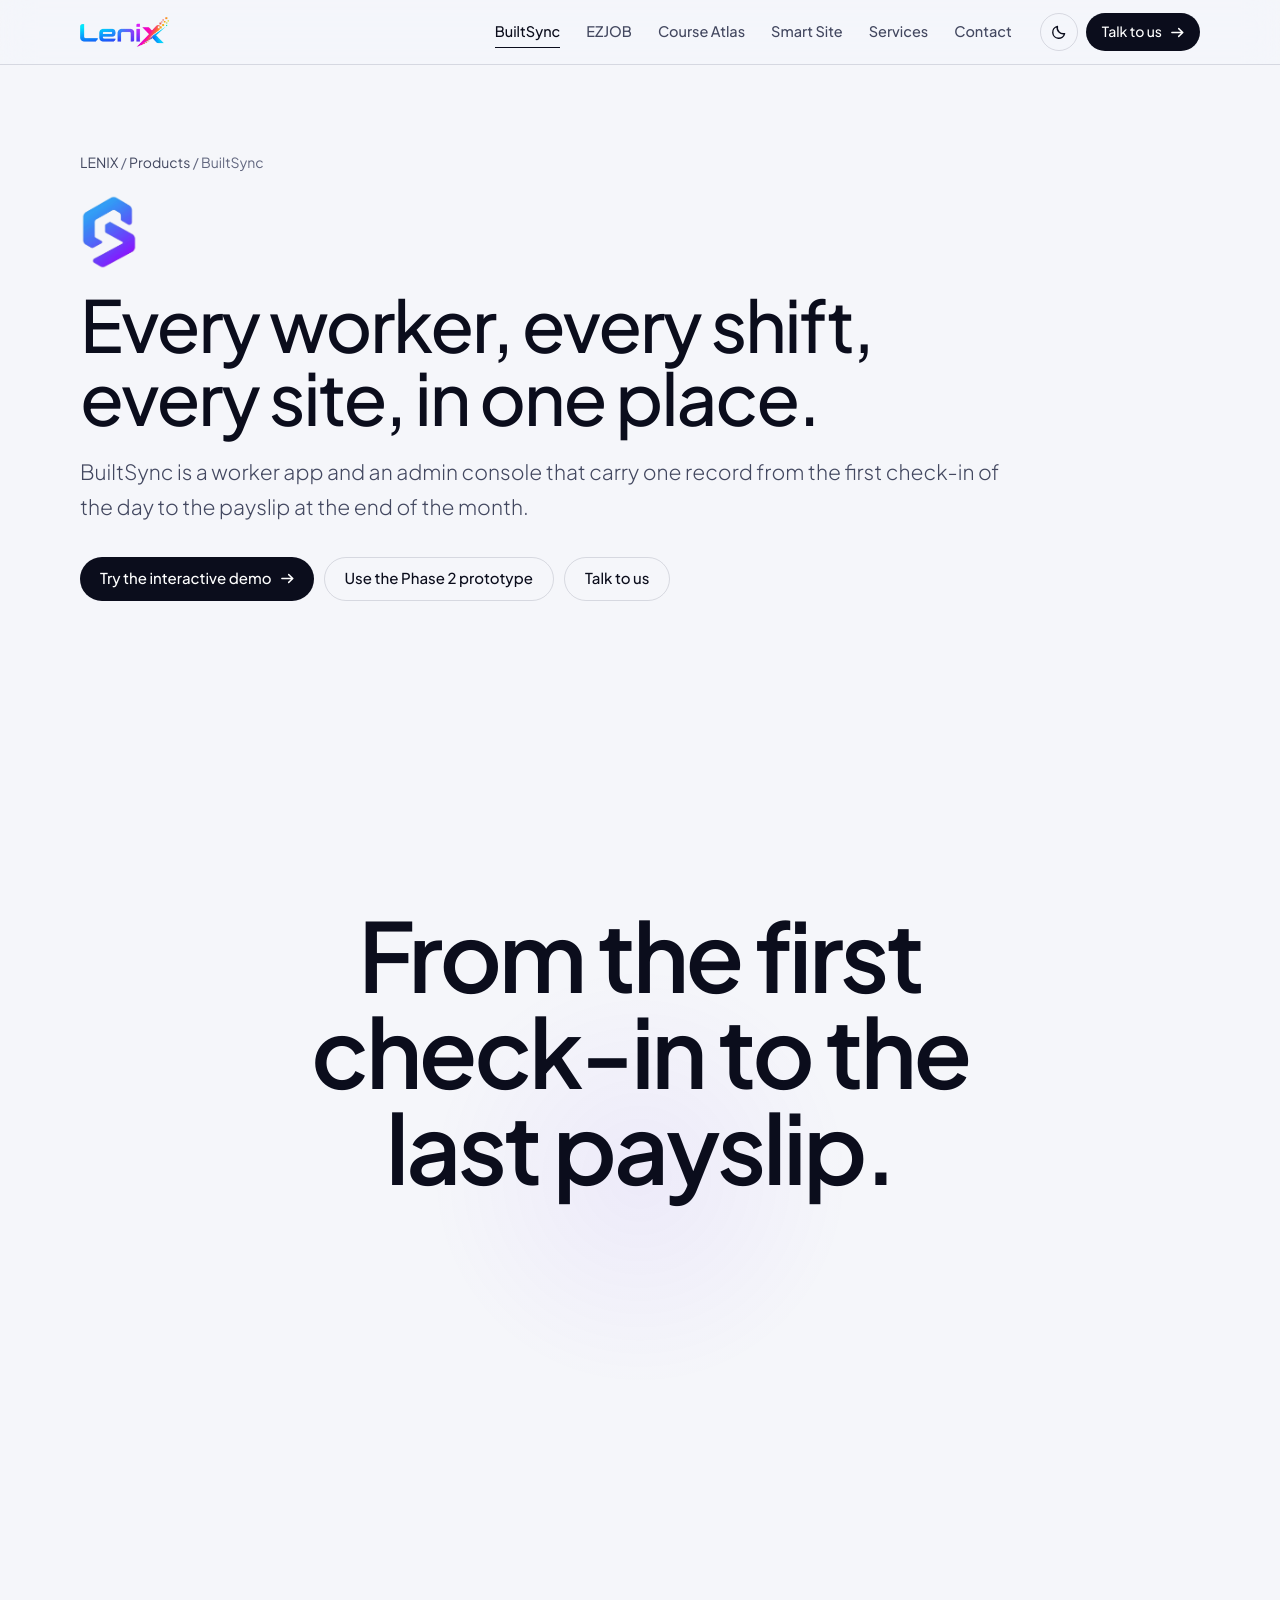
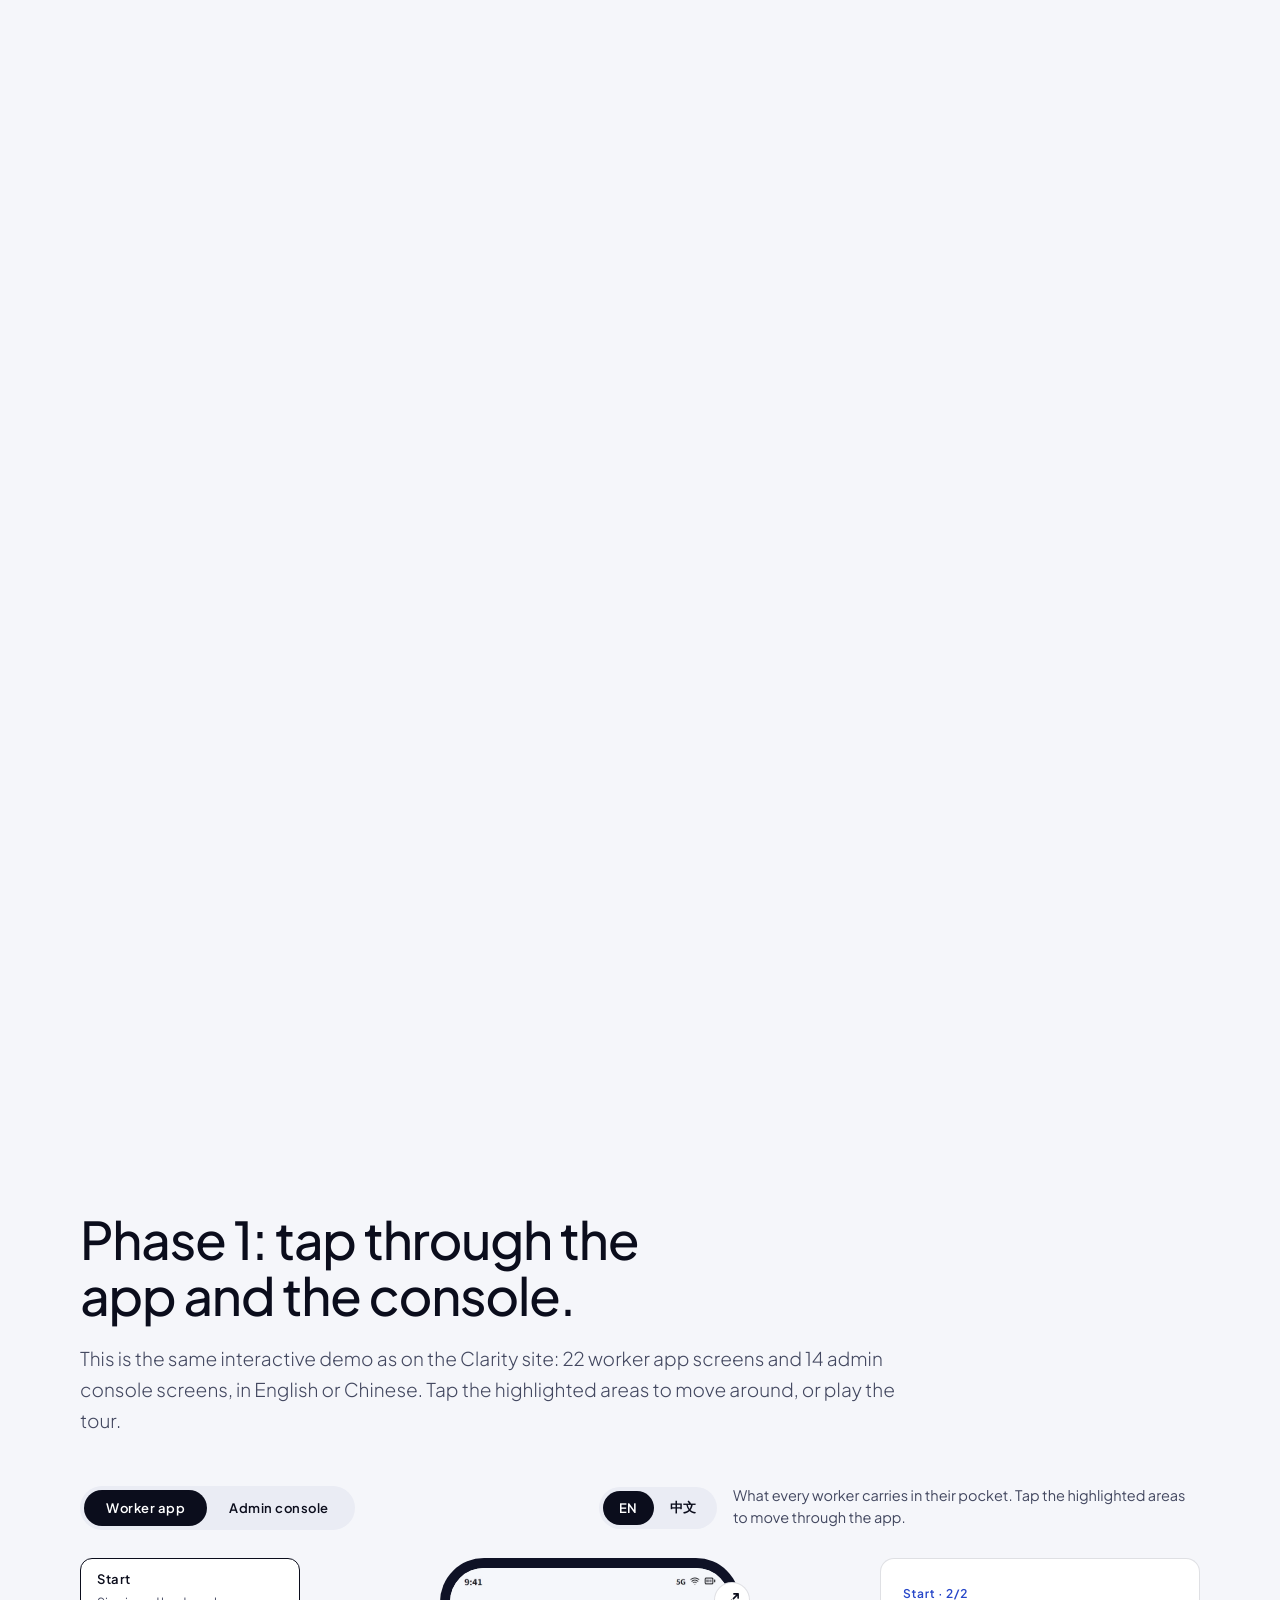
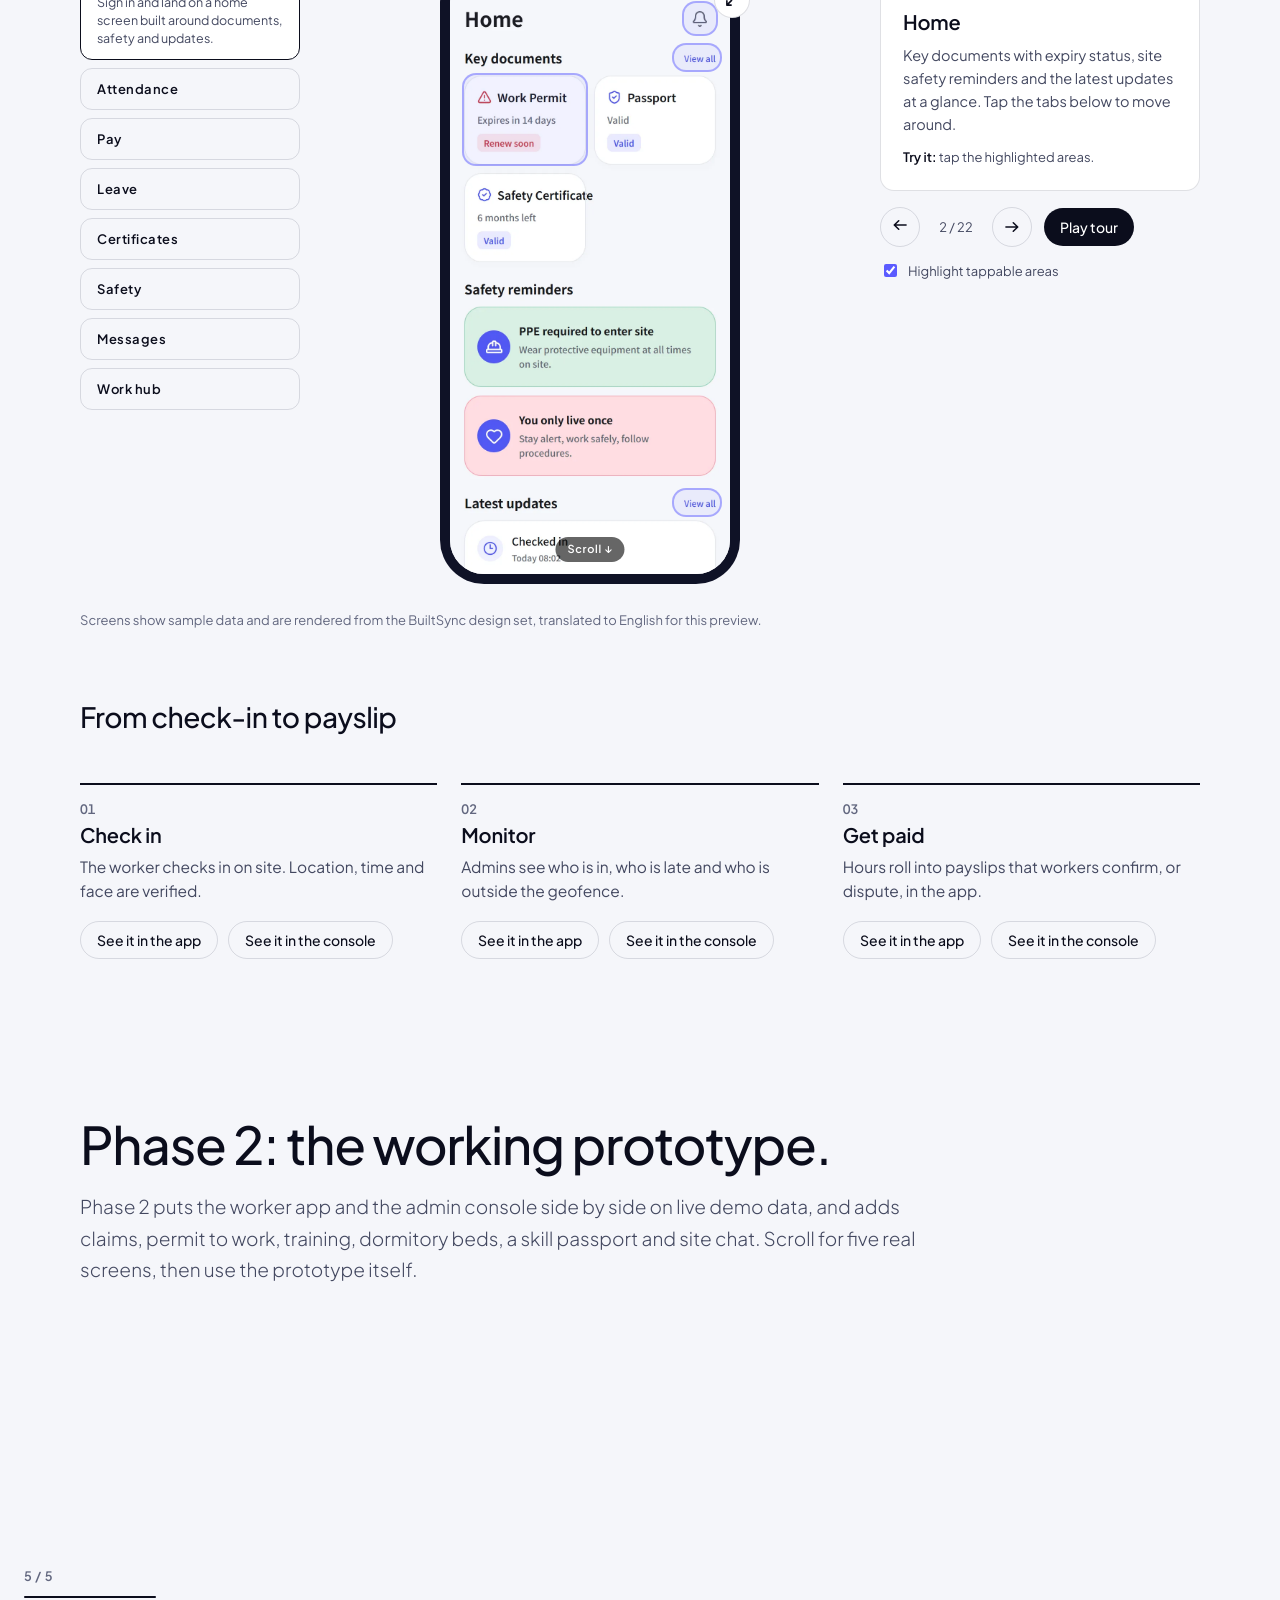
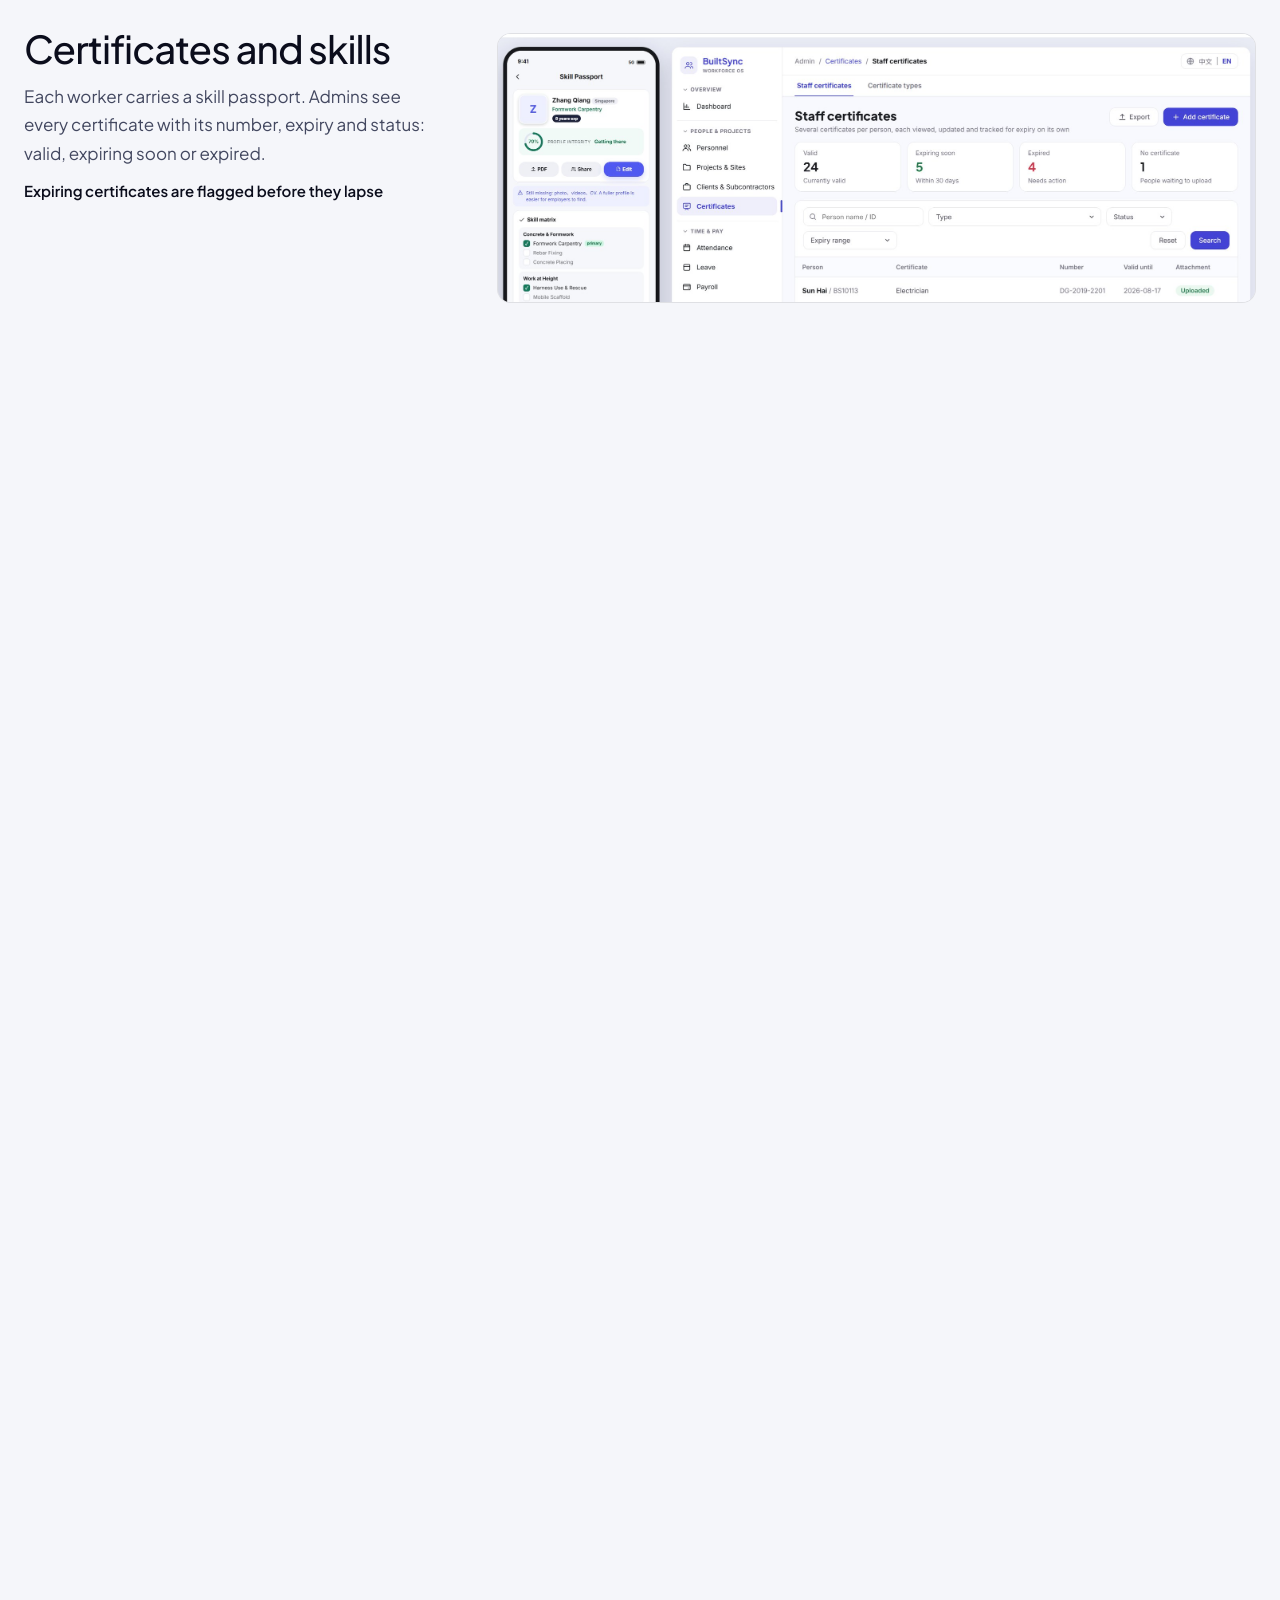
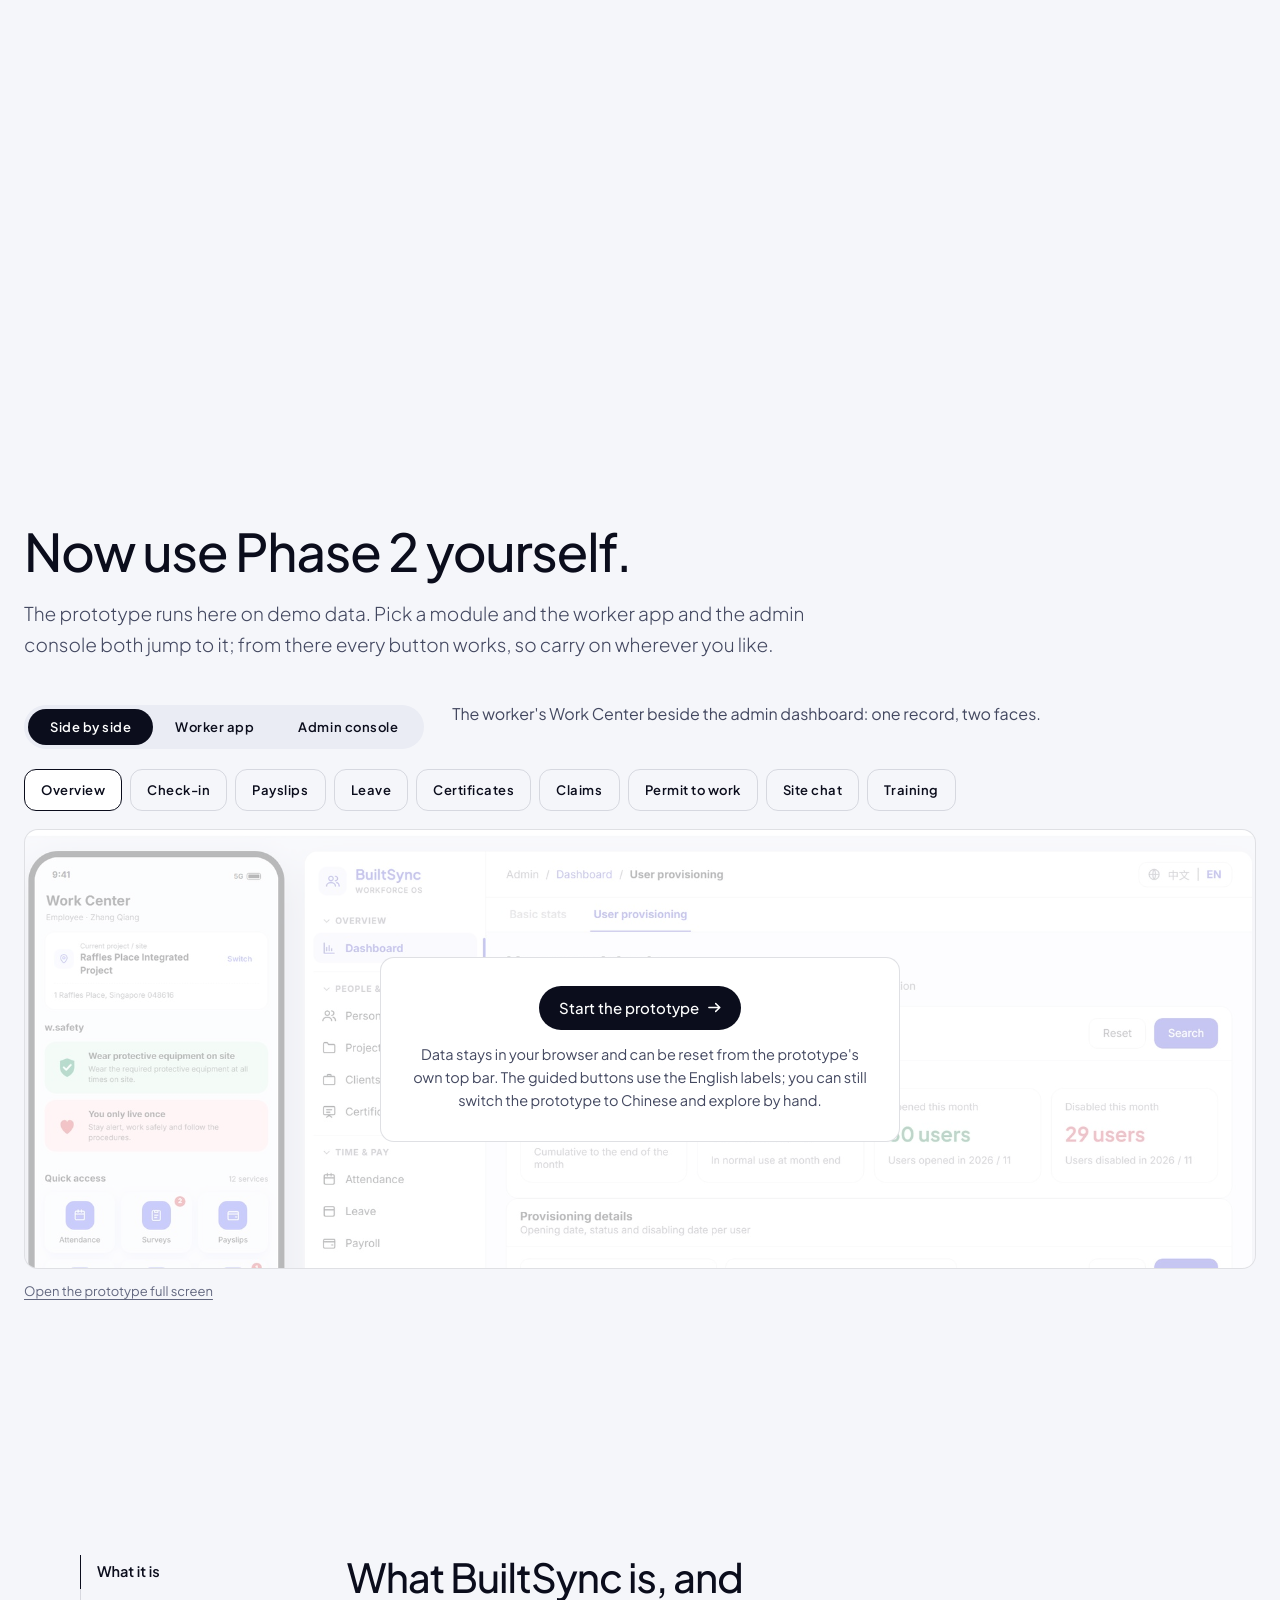
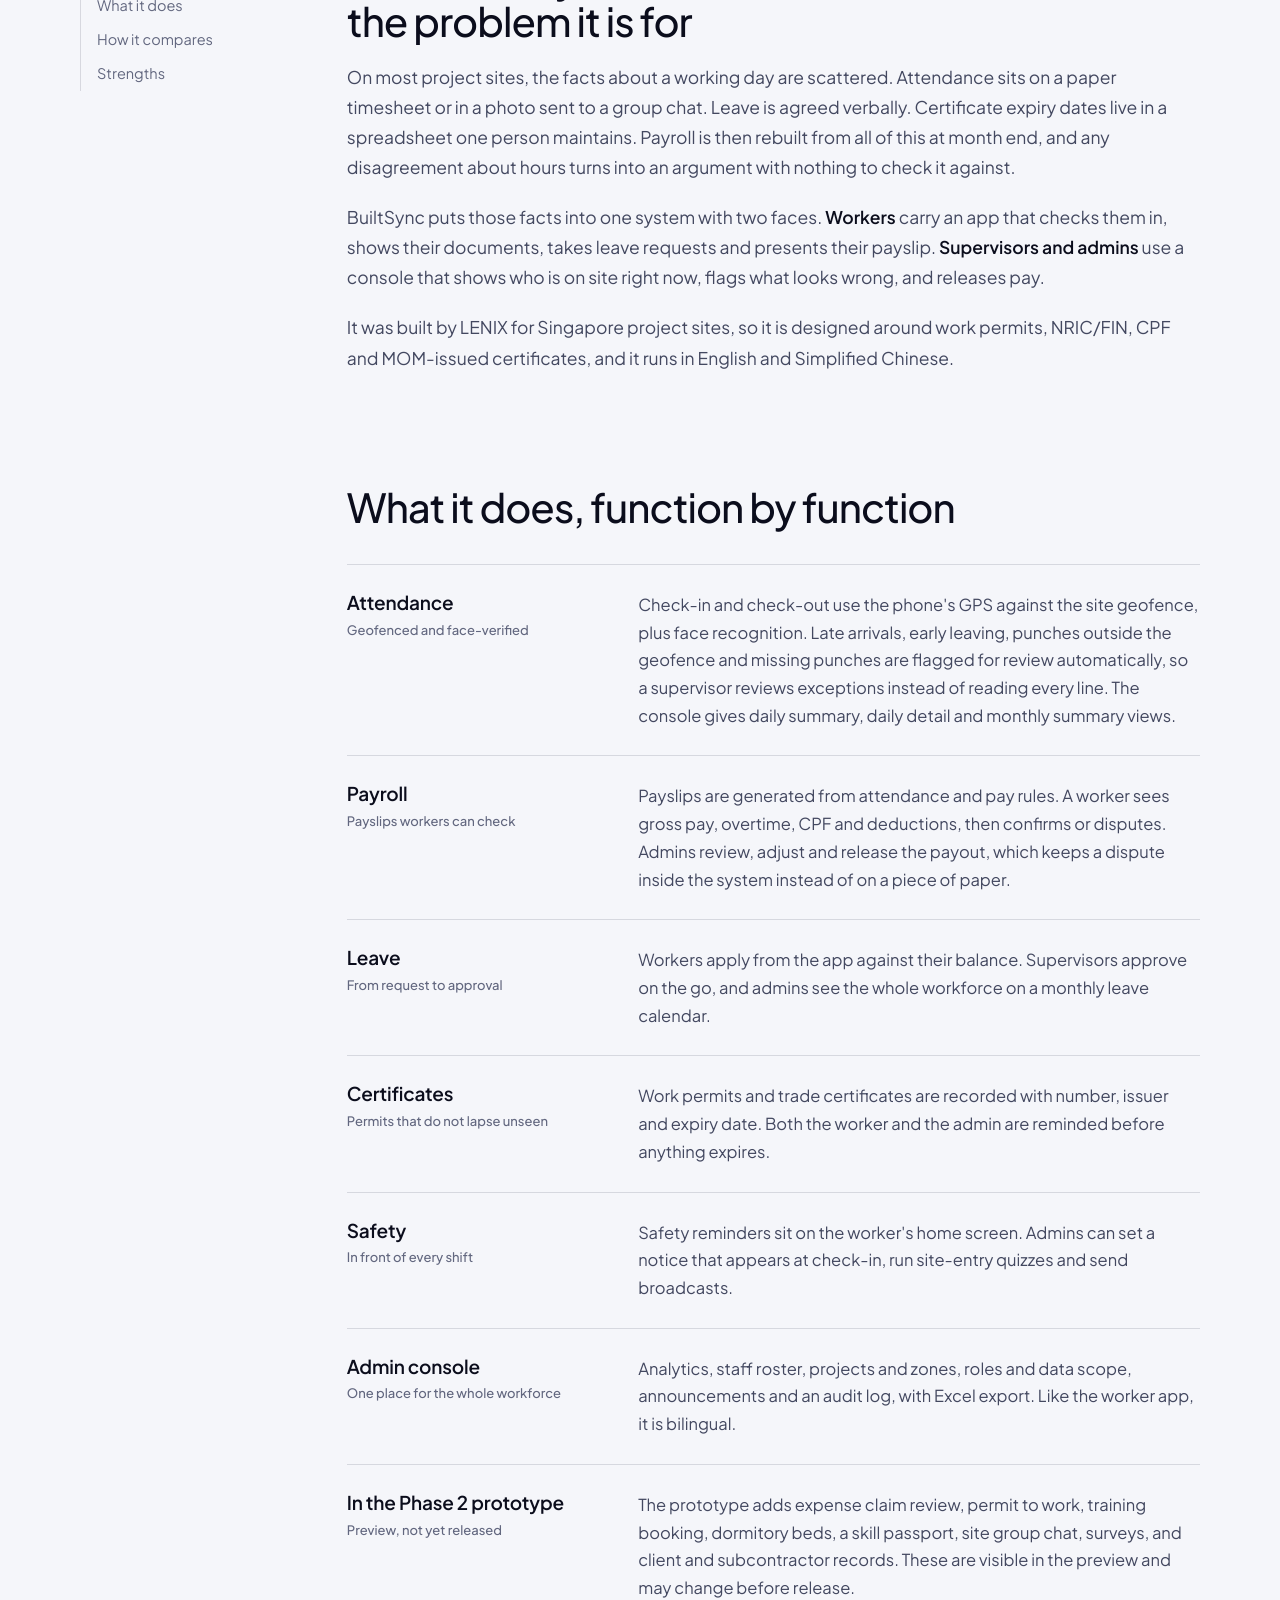
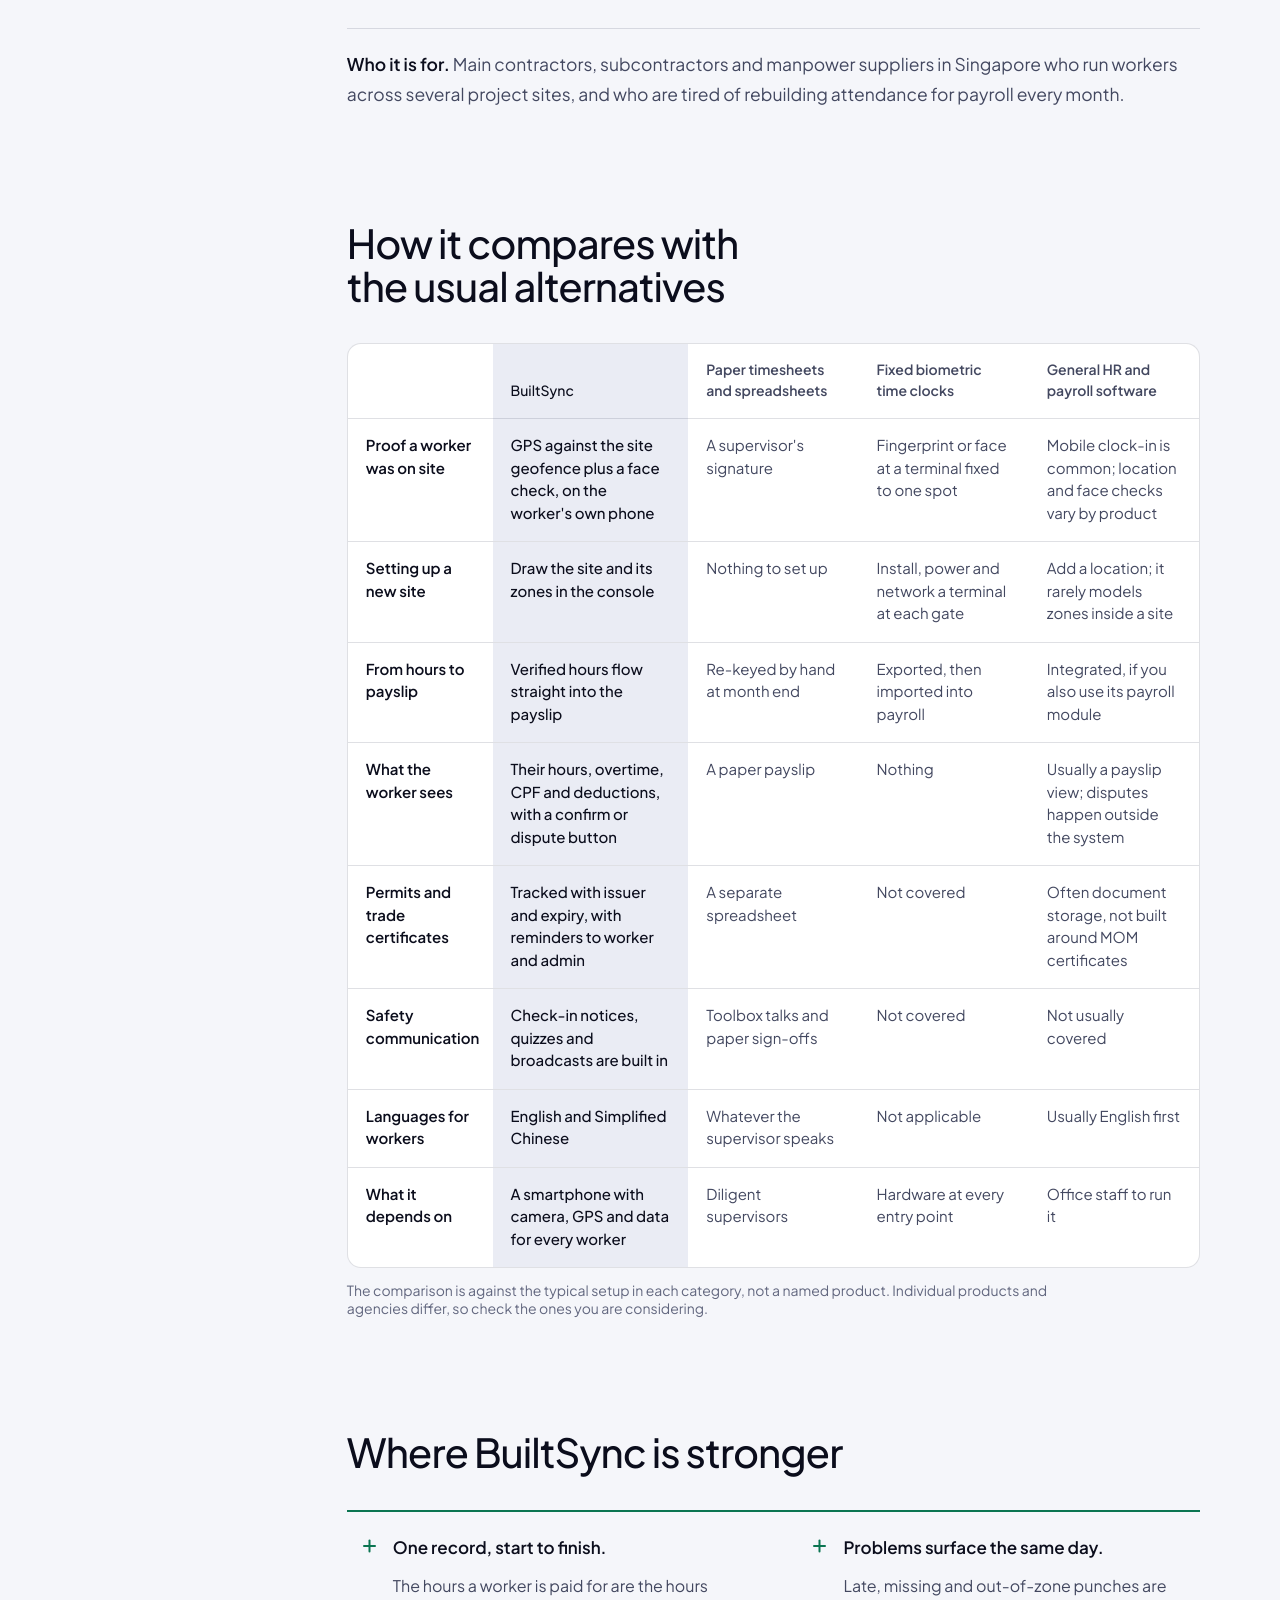
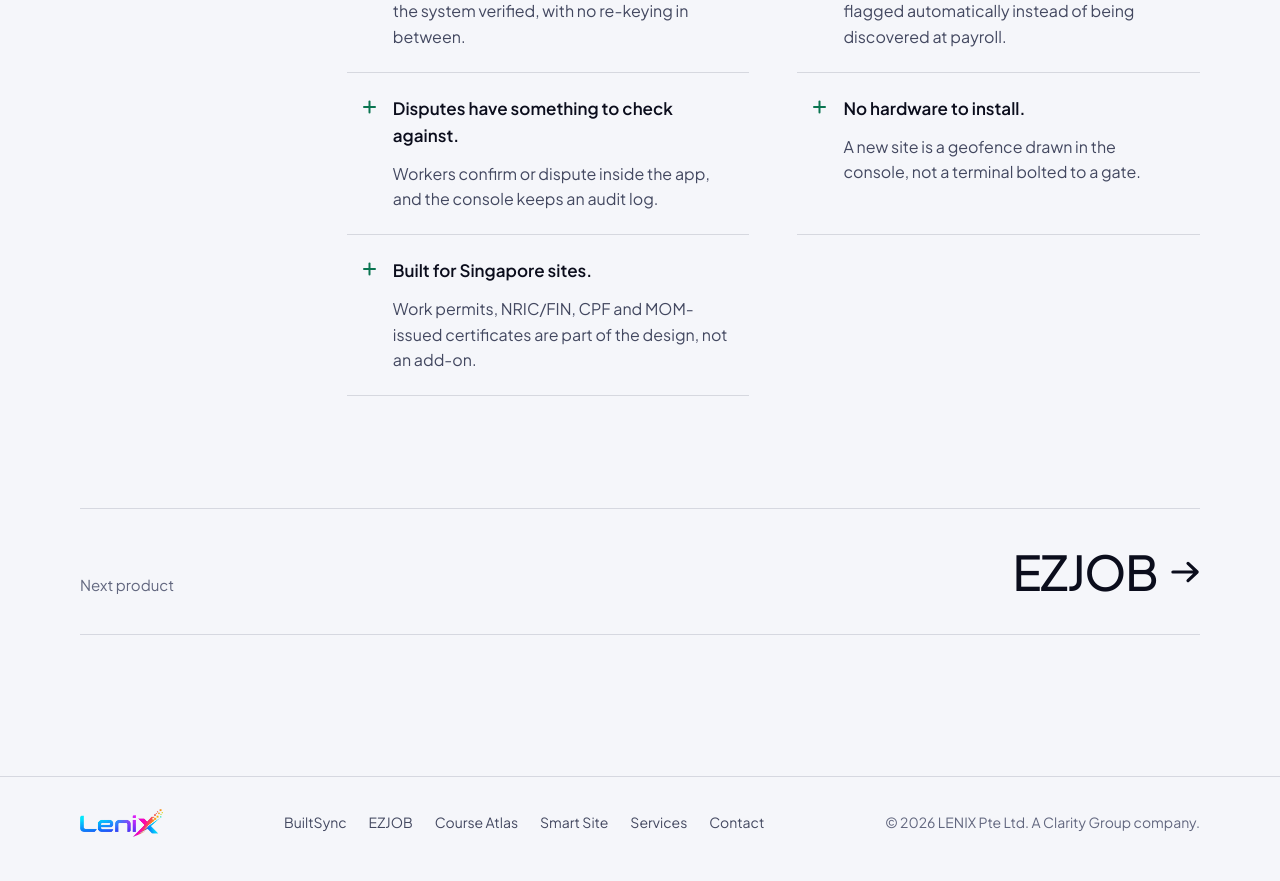
==== builtsync.html @ 9328e0b2 "LENIX website: home, product pages, demos Static site generated by tools/build_pages.py.  Co-Authore" ====
<!DOCTYPE html>
<html lang="en">
<head>
<meta charset="utf-8">
<meta name="viewport" content="width=device-width, initial-scale=1, viewport-fit=cover">
<title>BuiltSync by LENIX: workforce OS for project sites</title>
<meta name="description" content="BuiltSync connects attendance, payroll, leave, certificates and safety for project sites. What it does, how it compares with timesheets, time clocks and HR software, and where it falls short.">
<script>
(function(){var t;try{t=localStorage.getItem('lenix-theme')}catch(e){}
if(t!=='light'&&t!=='dark'){t=window.matchMedia&&matchMedia('(prefers-color-scheme: light)').matches?'light':'dark'}
document.documentElement.setAttribute('data-theme',t);})();
</script>
<link rel="preconnect" href="https://fonts.googleapis.com">
<link rel="preconnect" href="https://fonts.gstatic.com" crossorigin>
<link href="https://fonts.googleapis.com/css2?family=Plus+Jakarta+Sans:wght@300;400;500;600;800&display=block" rel="stylesheet">
<link rel="stylesheet" href="assets/site.css">
<link rel="stylesheet" href="assets/showcase.css">
</head>
<body style="--c:var(--violet)">
<div class="progress" aria-hidden="true"></div>
<header class="topbar" id="topbar">
  <div class="wrap bar">
    <a class="tb-logo" href="index.html" aria-label="LENIX home">
      <img class="on-dark" src="assets/logo-on-dark.png" alt="LENIX" width="628" height="220">
      <img class="on-light" src="assets/logo-on-light.png" alt="LENIX" width="655" height="220">
    </a>
    <nav class="tb-links" aria-label="Primary"><a href="builtsync.html" aria-current="page">BuiltSync</a><a href="ezjob.html">EZJOB</a><a href="courseatlas.html">Course Atlas</a><a href="smartsite.html">Smart Site</a><a href="index.html#services">Services</a><a href="index.html#contact">Contact</a></nav>
    <div class="tb-actions">
      <button class="icon-btn js-theme" type="button" aria-label="Switch theme"><svg class="i-sun" viewBox="0 0 16 16" fill="none" stroke="currentColor" stroke-width="1.4" stroke-linecap="round" aria-hidden="true"><circle cx="8" cy="8" r="3"/><path d="M8 1.2v1.6M8 13.2v1.6M1.2 8h1.6M13.2 8h1.6M3.2 3.2l1.1 1.1M11.7 11.7l1.1 1.1M3.2 12.8l1.1-1.1M11.7 4.3l1.1-1.1"/></svg><svg class="i-moon" viewBox="0 0 16 16" fill="none" stroke="currentColor" stroke-width="1.4" stroke-linecap="round" stroke-linejoin="round" aria-hidden="true"><path d="M13.6 9.6A6 6 0 0 1 6.4 2.4a6 6 0 1 0 7.2 7.2z"/></svg></button>
      <a class="pill solid sm" href="index.html#contact">Talk to us <svg class="arw" viewBox="0 0 12 10" fill="none" aria-hidden="true"><path d="M0.8 5h10M7.1 1.4 10.9 5l-3.8 3.6" stroke="currentColor" stroke-width="1.35" stroke-linecap="round" stroke-linejoin="round"/></svg></a>
      <button class="icon-btn tb-burger js-burger" type="button" aria-label="Open menu" aria-expanded="false" aria-controls="tbMenu"><span></span></button>
    </div>
  </div>
  <nav class="tb-menu wrap" id="tbMenu" aria-label="Mobile"><a href="builtsync.html" aria-current="page">BuiltSync</a><a href="ezjob.html">EZJOB</a><a href="courseatlas.html">Course Atlas</a><a href="smartsite.html">Smart Site</a><a href="index.html#services">Services</a><a href="index.html#contact">Contact</a></nav>
</header>

<main>
<section class="page-hero">
  <div class="wrap">
    <nav class="crumbs" aria-label="Breadcrumb"><a href="index.html">LENIX</a> / <a href="index.html#products">Products</a> / BuiltSync</nav>
    <img class="p-logo on-light" src="assets/builtsync/logo.png" alt="BuiltSync logo"><img class="p-logo on-dark" src="assets/builtsync/logo.png" alt="BuiltSync logo">
    <h1>Every worker, every shift, every site, in one place.</h1>
    <p class="lede">BuiltSync is a worker app and an admin console that carry one record from the first check-in of the day to the payslip at the end of the month.</p>
    <div class="p-links"><a class="pill solid" href="#demo">Try the interactive demo <svg class="arw" viewBox="0 0 12 10" fill="none" aria-hidden="true"><path d="M0.8 5h10M7.1 1.4 10.9 5l-3.8 3.6" stroke="currentColor" stroke-width="1.35" stroke-linecap="round" stroke-linejoin="round"/></svg></a><a class="pill line" href="#p2live">Use the Phase 2 prototype</a><a class="pill line" href="index.html#contact">Talk to us</a></div>
    
  </div>
</section>

<section class="chapter" data-pin style="--n:8"><div class="chapter-pin"><p class="chapter-words"><span style="--i:0">From</span> <span style="--i:1">the</span> <span style="--i:2">first</span> <span style="--i:3">check-in</span> <span style="--i:4">to</span> <span style="--i:5">the</span> <span style="--i:6">last</span> <span style="--i:7">payslip.</span></p></div></section>
<section class="blk" id="phase1">
  <div class="wrap">
    <h2>Phase 1: tap through the app and the console.</h2>
    <p class="lede">This is the same interactive demo as on the Clarity site: 22 worker app screens and 14 admin console screens, in English or Chinese. Tap the highlighted areas to move around, or play the tour.</p>
    <div class="demo" id="demo" tabindex="-1">
      <noscript><p class="note">The interactive demo needs JavaScript. You can also <a href="https://www.clarity.com.sg/our-business/lenix/builtsync">open it on the Clarity site</a>.</p></noscript>
    </div>
    <h3 style="margin-top:72px;font-size:clamp(22px, 2.4vw, 28px);font-weight:500;letter-spacing:-.02em">From check-in to payslip</h3>
    <ol class="flowcards"><li><h3>Check in</h3><p>The worker checks in on site. Location, time and face are verified.</p><div class="p-links"><button type="button" class="pill line" data-demo-go="app-checkin">See it in the app</button><button type="button" class="pill line" data-demo-go="adm-att-daily">See it in the console</button></div></li><li><h3>Monitor</h3><p>Admins see who is in, who is late and who is outside the geofence.</p><div class="p-links"><button type="button" class="pill line" data-demo-go="app-geofence">See it in the app</button><button type="button" class="pill line" data-demo-go="adm-att-detail">See it in the console</button></div></li><li><h3>Get paid</h3><p>Hours roll into payslips that workers confirm, or dispute, in the app.</p><div class="p-links"><button type="button" class="pill line" data-demo-go="app-payslip">See it in the app</button><button type="button" class="pill line" data-demo-go="adm-payroll">See it in the console</button></div></li></ol>
  </div>
</section>

<section class="blk" id="phase2">
  <div class="wrap">
    <h2>Phase 2: the working prototype.</h2>
    <p class="lede">Phase 2 puts the worker app and the admin console side by side on live demo data, and adds claims, permit to work, training, dormitory beds, a skill passport and site chat. Scroll for five real screens, then use the prototype itself.</p>
  </div>
</section>
<section class="scene" data-pin data-scene style="--steps:5">
  <div class="scene-pin"><div class="wrap scene-grid">
    <div><div class="scene-count" aria-hidden="true"></div><div class="scene-bar" aria-hidden="true"><i></i></div>
      <ol class="scene-steps"><li data-img="0"><h3>One system, two faces</h3><p>A worker app and an admin console, working from the same record. These are real screens from the Phase 2 prototype, with sample data.</p></li><li data-img="1"><h3>Check in on the phone</h3><p>The worker signs in from site. The app confirms the location is inside the geofence and starts counting the shift.</p><span class="stat">The admin&#x27;s daily summary updates at once: expected, normal, abnormal, on leave</span></li><li data-img="2"><h3>A payslip the worker confirms</h3><p>Payslips are generated from attendance and pay rules. The worker sees net pay, days, overtime and deductions, and confirms or disputes.</p><span class="stat">The admin sees which payslips are confirmed, waiting or disputed</span></li><li data-img="3"><h3>Leave, on a calendar</h3><p>The worker applies against their balance and tracks each request. Admins approve from a month view of the whole workforce.</p></li><li data-img="4"><h3>Certificates and skills</h3><p>Each worker carries a skill passport. Admins see every certificate with its number, expiry and status: valid, expiring soon or expired.</p><span class="stat">Expiring certificates are flagged before they lapse</span></li></ol></div>
    <div class="stage"><img class="on" src="assets/shot-bs-home.jpg" alt="BuiltSync screen 1 of 5" width="1900" height="671"><img src="assets/shot-bs-att.jpg" alt="BuiltSync screen 2 of 5" width="1900" height="671"><img src="assets/shot-bs-pay.jpg" alt="BuiltSync screen 3 of 5" width="1900" height="671"><img src="assets/shot-bs-leave.jpg" alt="BuiltSync screen 4 of 5" width="1900" height="671"><img src="assets/shot-bs-cert.jpg" alt="BuiltSync screen 5 of 5" width="1900" height="671"></div>
  </div></div>
</section>
<section class="blk" id="p2live" style="padding-top:clamp(40px, 6vw, 80px)">
  <div class="wrap wide">
    <h2>Now use Phase 2 yourself.</h2>
    <p class="lede">The prototype runs here on demo data. Pick a module and the worker app and the admin console both jump to it; from there every button works, so carry on wherever you like.</p>
    <div class="p2" id="p2demo" data-src="demo/builtsync-phase2/index.html">
      <div class="p2-top">
        <div class="seg" role="group" aria-label="View">
          <button type="button" data-p2-view="both" aria-pressed="false">Side by side</button>
          <button type="button" data-p2-view="app" aria-pressed="false">Worker app</button>
          <button type="button" data-p2-view="admin" aria-pressed="false">Admin console</button>
        </div>
        <p class="p2-cap" aria-live="polite"></p>
      </div>
      <div class="p2-mods" role="group" aria-label="Guided tour"></div>
      <div class="embed tall p2-frame">
        <img class="embed-poster" src="assets/shot-bs-home.jpg" alt="" loading="lazy">
        <div class="embed-cta">
          <button type="button" class="pill solid" data-p2-start>Start the prototype <svg class="arw" viewBox="0 0 12 10" fill="none" aria-hidden="true"><path d="M0.8 5h10M7.1 1.4 10.9 5l-3.8 3.6" stroke="currentColor" stroke-width="1.35" stroke-linecap="round" stroke-linejoin="round"/></svg></button>
          <p>Data stays in your browser and can be reset from the prototype's own top bar. The guided buttons use the English labels; you can still switch the prototype to Chinese and explore by hand.</p>
        </div>
      </div>
      <span class="note"><a href="demo/builtsync-phase2/index.html" target="_blank" rel="noopener">Open the prototype full screen</a></span>
    </div>
  </div>
</section>

<div class="wrap doc">
  <nav class="toc" aria-label="On this page">
    <a href="#what">What it is</a>
    <a href="#functions">What it does</a>
    <a href="#compare">How it compares</a>
    <a href="#verdict">Strengths</a>
    
  </nav>
  <div>
    <section class="sec" id="what">
      <h2>What BuiltSync is, and the problem it is for</h2>
      <div class="prose"><p>On most project sites, the facts about a working day are scattered. Attendance sits on a paper timesheet or in a photo sent to a group chat. Leave is agreed verbally. Certificate expiry dates live in a spreadsheet one person maintains. Payroll is then rebuilt from all of this at month end, and any disagreement about hours turns into an argument with nothing to check it against.</p><p>BuiltSync puts those facts into one system with two faces. <strong>Workers</strong> carry an app that checks them in, shows their documents, takes leave requests and presents their payslip. <strong>Supervisors and admins</strong> use a console that shows who is on site right now, flags what looks wrong, and releases pay.</p><p>It was built by LENIX for Singapore project sites, so it is designed around work permits, NRIC/FIN, CPF and MOM-issued certificates, and it runs in English and Simplified Chinese.</p></div>
      
    </section>

    <section class="sec" id="functions">
      <h2>What it does, function by function</h2>
      <dl class="fn"><div><dt>Attendance<small>Geofenced and face-verified</small></dt><dd>Check-in and check-out use the phone&#x27;s GPS against the site geofence, plus face recognition. Late arrivals, early leaving, punches outside the geofence and missing punches are flagged for review automatically, so a supervisor reviews exceptions instead of reading every line. The console gives daily summary, daily detail and monthly summary views.</dd></div><div><dt>Payroll<small>Payslips workers can check</small></dt><dd>Payslips are generated from attendance and pay rules. A worker sees gross pay, overtime, CPF and deductions, then confirms or disputes. Admins review, adjust and release the payout, which keeps a dispute inside the system instead of on a piece of paper.</dd></div><div><dt>Leave<small>From request to approval</small></dt><dd>Workers apply from the app against their balance. Supervisors approve on the go, and admins see the whole workforce on a monthly leave calendar.</dd></div><div><dt>Certificates<small>Permits that do not lapse unseen</small></dt><dd>Work permits and trade certificates are recorded with number, issuer and expiry date. Both the worker and the admin are reminded before anything expires.</dd></div><div><dt>Safety<small>In front of every shift</small></dt><dd>Safety reminders sit on the worker&#x27;s home screen. Admins can set a notice that appears at check-in, run site-entry quizzes and send broadcasts.</dd></div><div><dt>Admin console<small>One place for the whole workforce</small></dt><dd>Analytics, staff roster, projects and zones, roles and data scope, announcements and an audit log, with Excel export. Like the worker app, it is bilingual.</dd></div><div><dt>In the Phase 2 prototype<small>Preview, not yet released</small></dt><dd>The prototype adds expense claim review, permit to work, training booking, dormitory beds, a skill passport, site group chat, surveys, and client and subcontractor records. These are visible in the preview and may change before release.</dd></div></dl>
      <div class="prose"><p><strong>Who it is for.</strong> Main contractors, subcontractors and manpower suppliers in Singapore who run workers across several project sites, and who are tired of rebuilding attendance for payroll every month.</p></div>
    </section>

    <section class="sec" id="compare">
      <h2>How it compares with the usual alternatives</h2>
      <div class="tbl-wrap" role="region" aria-label="Comparison table" tabindex="0">
        <table class="cmp">
          <thead><tr><th scope="col"><span class="sr">Criterion</span></th><th scope="col" class="us">BuiltSync</th><th scope="col">Paper timesheets and spreadsheets</th><th scope="col">Fixed biometric time clocks</th><th scope="col">General HR and payroll software</th></tr></thead>
          <tbody class="stagger"><tr><th scope="row">Proof a worker was on site</th><td class="us">GPS against the site geofence plus a face check, on the worker&#x27;s own phone</td><td>A supervisor&#x27;s signature</td><td>Fingerprint or face at a terminal fixed to one spot</td><td>Mobile clock-in is common; location and face checks vary by product</td></tr><tr><th scope="row">Setting up a new site</th><td class="us">Draw the site and its zones in the console</td><td>Nothing to set up</td><td>Install, power and network a terminal at each gate</td><td>Add a location; it rarely models zones inside a site</td></tr><tr><th scope="row">From hours to payslip</th><td class="us">Verified hours flow straight into the payslip</td><td>Re-keyed by hand at month end</td><td>Exported, then imported into payroll</td><td>Integrated, if you also use its payroll module</td></tr><tr><th scope="row">What the worker sees</th><td class="us">Their hours, overtime, CPF and deductions, with a confirm or dispute button</td><td>A paper payslip</td><td>Nothing</td><td>Usually a payslip view; disputes happen outside the system</td></tr><tr><th scope="row">Permits and trade certificates</th><td class="us">Tracked with issuer and expiry, with reminders to worker and admin</td><td>A separate spreadsheet</td><td>Not covered</td><td>Often document storage, not built around MOM certificates</td></tr><tr><th scope="row">Safety communication</th><td class="us">Check-in notices, quizzes and broadcasts are built in</td><td>Toolbox talks and paper sign-offs</td><td>Not covered</td><td>Not usually covered</td></tr><tr><th scope="row">Languages for workers</th><td class="us">English and Simplified Chinese</td><td>Whatever the supervisor speaks</td><td>Not applicable</td><td>Usually English first</td></tr><tr><th scope="row">What it depends on</th><td class="us">A smartphone with camera, GPS and data for every worker</td><td>Diligent supervisors</td><td>Hardware at every entry point</td><td>Office staff to run it</td></tr></tbody>
        </table>
      </div>
      <p class="tbl-note">The comparison is against the typical setup in each category, not a named product. Individual products and agencies differ, so check the ones you are considering.</p>
    </section>

    <section class="sec" id="verdict">
      <h2>Where BuiltSync is stronger</h2>
      <div class="verdict solo">
        <div class="pro"><ul><li><b>One record, start to finish.</b> The hours a worker is paid for are the hours the system verified, with no re-keying in between.</li><li><b>Problems surface the same day.</b> Late, missing and out-of-zone punches are flagged automatically instead of being discovered at payroll.</li><li><b>Disputes have something to check against.</b> Workers confirm or dispute inside the app, and the console keeps an audit log.</li><li><b>No hardware to install.</b> A new site is a geofence drawn in the console, not a terminal bolted to a gate.</li><li><b>Built for Singapore sites.</b> Work permits, NRIC/FIN, CPF and MOM-issued certificates are part of the design, not an add-on.</li></ul></div>
      </div>
    </section>

  </div>
</div>

<div class="wrap">
  <a class="next" href="ezjob.html"><span>Next product</span><strong>EZJOB <svg class="arw" viewBox="0 0 12 10" fill="none" aria-hidden="true"><path d="M0.8 5h10M7.1 1.4 10.9 5l-3.8 3.6" stroke="currentColor" stroke-width="1.35" stroke-linecap="round" stroke-linejoin="round"/></svg></strong></a>
</div>
</main>
<footer>
  <div class="wrap">
    <a href="index.html" aria-label="LENIX home">
      <img class="on-dark" src="assets/logo-on-dark.png" alt="LENIX" width="628" height="220">
      <img class="on-light" src="assets/logo-on-light.png" alt="LENIX" width="655" height="220">
    </a>
    <nav aria-label="Footer">
      <a href="builtsync.html">BuiltSync</a><a href="ezjob.html">EZJOB</a><a href="courseatlas.html">Course Atlas</a><a href="smartsite.html">Smart Site</a>
      <a href="index.html#services">Services</a><a href="index.html#contact">Contact</a>
    </nav>
    <span>&copy; 2026 LENIX Pte Ltd. A Clarity Group company.</span>
  </div>
</footer>
<script src="assets/site.js"></script>
<script src="assets/builtsync/demo-data.js"></script>
<script src="assets/demo.js"></script>
<script src="assets/p2demo.js"></script>
</body>
</html>
---- assets/site.css ----
/* LENIX site styles. Shared by index.html and the product pages. */

:root{
  /* hero reference unit: the hero is authored against a 1280 x 800 render */
  --u: min(calc(100vw / 1280), calc(100dvh / 760));
  --ink:#ffffff; --ink-muted:#ededed; --panel:#181818;
  --white-btn:#fdfdfd; --btn-ink-hero:#050505;
  --glass-fill:rgba(0,0,0,.78); --glass-line:rgba(255,255,255,.09);
  --dx:0; --dy:10;

  /* logo palette */
  --cyan:#00d4ff; --blue:#2b6bff; --violet:#7b3ff2; --magenta:#ff1fa8; --orange:#ff8a1f;
  --grad:linear-gradient(90deg, var(--cyan) 0%, var(--blue) 35%, var(--violet) 68%, var(--magenta) 100%);

  --e-reveal:cubic-bezier(.16, 1, .3, 1);
  --e-soft:cubic-bezier(.25, .8, .3, 1);

  /* dark theme (default) */
  color-scheme:dark;
  --page:#06060c; --surface:#0f0f1a; --surface-2:#161626;
  --line:rgba(255,255,255,.11);
  --text:#f3f4f8; --text-2:#b9bbcb; --text-3:#8d90a6;
  --accent:#98a9ff;
  --btn:#fdfdfd; --btn-ink:#06060c;
  --good:#5fe0ae; --weak:#ffb46b;
  --bar:rgba(6,6,12,.78);
}
html[data-theme="light"]{
  color-scheme:light;
  --page:#f5f6fa; --surface:#ffffff; --surface-2:#eaecf4;
  --line:rgba(14,18,48,.13);
  --text:#0b0d1c; --text-2:#434860; --text-3:#62677f;
  --accent:#2747c9;
  --btn:#0b0d1c; --btn-ink:#ffffff;
  --good:#0b7551; --weak:#9a5200;
  --bar:rgba(245,246,250,.82);
}
@supports not (height: 100dvh){
  :root{ --u: min(calc(100vw / 1280), calc(100vh / 760)); }
}

*{box-sizing:border-box}
html{scroll-behavior:smooth;background:var(--page);scrollbar-color:var(--text-3) transparent;scroll-padding-top:84px}
html,body{margin:0;padding:0}
body{
  font-family:'Plus Jakarta Sans', -apple-system, BlinkMacSystemFont, 'Segoe UI', Roboto, sans-serif;
  -webkit-font-smoothing:antialiased;-moz-osx-font-smoothing:grayscale;
  text-rendering:geometricPrecision;
  color:var(--text);background:var(--page);overflow-x:clip;
  transition:background-color .3s ease, color .3s ease;
}
::selection{background:var(--violet);color:#fff}
a{color:inherit;text-underline-offset:.22em;text-decoration-thickness:1px}
img{max-width:100%}
a:focus-visible,button:focus-visible,[tabindex]:focus-visible{outline:2px solid var(--accent);outline-offset:3px;border-radius:8px}
.arw{flex:0 0 auto;display:block;width:13px;height:11px}
.wrap{width:min(1120px, 100% - 48px);margin:0 auto}
.sr{position:absolute;width:1px;height:1px;overflow:hidden;clip-path:inset(50%);white-space:nowrap}

/* ================= HERO (home) ================= */
.hero{position:relative;width:100%;height:100dvh;overflow:hidden;background:#000;color:var(--ink)}
@supports not (height: 100dvh){ .hero{height:100vh} }
.bg{
  position:absolute;left:50%;top:50%;transform:translate(-50%,-50%);
  scale:calc(1 + var(--hs, 0) * .14);
  width:max(100vw, calc(100dvh * 1.6));height:max(62.5vw, 100dvh);background-color:#000;
}
@supports not (height: 100dvh){
  .bg{width:max(100vw, calc(100vh * 1.6));height:max(62.5vw, 100vh)}
}
.bg-video{position:absolute;inset:0;width:100%;height:100%;object-fit:cover;object-position:51% 8%;
  display:block;background-color:#000;pointer-events:none;opacity:0;transition:opacity .9s linear}
.bg-video.is-active{opacity:1}
.hero::after{content:"";position:absolute;left:0;right:0;bottom:0;height:22%;
  background:linear-gradient(180deg, rgba(6,6,12,0) 0%, #06060c 100%);pointer-events:none;z-index:1}
html[data-theme="light"] .hero::after{display:none}

.nav{position:absolute;top:0;left:0;right:0;height:calc(67 * var(--u));display:flex;align-items:center;
  padding-left:calc(24.5 * var(--u));padding-right:calc(50.7 * var(--u));z-index:3}
.logo{display:block;line-height:0;transform:translateY(calc(-2.4 * var(--u)));text-decoration:none}
.logo img{display:block;height:calc(36 * var(--u));width:auto}
.nav-links{position:absolute;left:50%;top:50%;transform:translate(-50%,-50%);
  display:flex;align-items:center;gap:calc(24.3 * var(--u));white-space:nowrap}
.nav-links a{color:var(--ink-muted);text-decoration:none;font-size:calc(11.5 * var(--u));
  font-weight:500;letter-spacing:calc(-0.15 * var(--u));line-height:1;transition:color .18s ease}
.nav-links a:hover{color:#fff}
.nav-actions{margin-left:auto;display:flex;align-items:center;gap:calc(6.8 * var(--u))}
.btn{display:inline-flex;align-items:center;justify-content:center;font-family:inherit;text-decoration:none;
  white-space:nowrap;border:0;cursor:pointer}
.btn-login{height:calc(28 * var(--u));padding:0 calc(9 * var(--u));border-radius:calc(14 * var(--u));
  background:var(--panel);color:#e8e8e8;font-size:calc(11.5 * var(--u));font-weight:500;
  transition:background .18s ease,color .18s ease}
.btn-login:hover{background:#232323;color:#fff}
.btn-login svg{width:calc(13 * var(--u));height:calc(13 * var(--u))}
.btn-nav-start{height:calc(28 * var(--u));padding-left:calc(13.5 * var(--u));padding-right:calc(14.5 * var(--u));
  border-radius:calc(14 * var(--u));background:var(--white-btn);color:var(--btn-ink-hero);
  font-size:calc(11.1 * var(--u));font-weight:500;gap:calc(7 * var(--u));transition:background .18s ease}
.btn-nav-start:hover{background:#fff}
.btn-nav-start .arw{width:calc(11.5 * var(--u));height:calc(9.6 * var(--u))}

.burger{display:none;margin-left:auto;width:calc(40 * var(--u));height:calc(28 * var(--u));
  align-items:center;justify-content:center;background:var(--panel);border-radius:calc(14 * var(--u));
  border:0;cursor:pointer;padding:0}
.burger span,.tb-burger span{display:block;width:16px;height:1.5px;background:currentColor;border-radius:2px;position:relative}
.burger span::before,.burger span::after,.tb-burger span::before,.tb-burger span::after{
  content:"";position:absolute;left:0;width:16px;height:1.5px;background:currentColor;border-radius:2px}
.burger span::before,.tb-burger span::before{top:-5px}
.burger span::after,.tb-burger span::after{top:5px}
.burger{color:#ededed}

.hero-inner{position:absolute;left:50%;top:50%;
  transform:translate(-50%,-50%) translate(calc(var(--dx) * var(--u)), calc(var(--dy) * var(--u)));
  translate:0 calc(var(--hs, 0) * -90px);
  opacity:calc(1 - var(--hs, 0) * 1.9);
  width:max-content;text-align:center;z-index:2}
.ln,.ln-i{display:block}
.hero h1{margin:0;font-weight:500;font-size:calc(89 * var(--u));line-height:calc(90 * var(--u));
  letter-spacing:calc(-1 * var(--u));color:var(--ink)}
/* the one place the logo gradient is used as type: it is the wordmark's own treatment */
.grad-text{background:var(--grad);-webkit-background-clip:text;background-clip:text;
  -webkit-text-fill-color:transparent;color:transparent;padding-bottom:.08em}
.sub{margin:calc(16.1 * var(--u)) 0 0;font-weight:300;font-size:calc(17.4 * var(--u));
  line-height:calc(27 * var(--u));letter-spacing:calc(-0.30 * var(--u));color:#f6f6f6;
  text-shadow:0 1px 18px rgba(0,0,0,.65)}
.ctas{margin-top:calc(21.8 * var(--u));display:flex;align-items:center;justify-content:center;gap:calc(7 * var(--u))}
.btn-lg{height:calc(39 * var(--u));border-radius:calc(19.5 * var(--u));font-size:calc(13.3 * var(--u));
  font-weight:500;letter-spacing:calc(-0.3 * var(--u));gap:calc(9 * var(--u))}
.btn-primary{background:var(--white-btn);color:var(--btn-ink-hero);
  padding-left:calc(18.2 * var(--u));padding-right:calc(19.2 * var(--u));transition:background .18s ease}
.btn-primary:hover{background:#fff}
.btn-ghost{background:var(--glass-fill);color:#d9d9d9;padding:0 calc(17.4 * var(--u));
  border:1px solid var(--glass-line);-webkit-backdrop-filter:blur(2px);backdrop-filter:blur(2px);
  transition:background .18s ease,border-color .18s ease}
.btn-ghost:hover{background:rgba(0,0,0,.66);border-color:rgba(255,255,255,.16)}
.btn-lg .arw{width:calc(13 * var(--u));height:calc(10.8 * var(--u))}
.hero a:focus-visible,.hero button:focus-visible{outline-color:#a99bff;border-radius:99px}

.menu{display:none}
@keyframes menuIn{from{opacity:0;transform:translateY(-6px) scale(.985)}to{opacity:1;transform:none}}

@media (max-width:1160px){
  :root{ --u: min(max(0.9px, min(calc(100vw / 1280), calc(100dvh / 760))), calc((100vw - 72px) / 800), calc(100dvh / 620)); }
  .nav{height:max(58px, calc(67 * var(--u)));padding-left:max(24px, calc(28 * var(--u)));padding-right:max(24px, calc(28 * var(--u)))}
  .logo img{height:max(30px, calc(36 * var(--u)))}
  .nav-links,.nav-actions{display:none}
  .burger{display:flex;width:max(46px, calc(48 * var(--u)));height:max(38px, calc(34 * var(--u)));border-radius:999px}
  .hero-inner{max-width:calc(100vw - 48px)}
  .sub{font-size:max(16px, calc(17.4 * var(--u)));line-height:max(25px, calc(27 * var(--u)))}
  .ctas{margin-top:max(26px, calc(21.8 * var(--u)));gap:max(10px, calc(7 * var(--u)))}
  .btn-lg{height:max(44px, calc(39 * var(--u)));border-radius:max(22px, calc(19.5 * var(--u)));
    font-size:max(15px, calc(13.3 * var(--u)));gap:max(10px, calc(9 * var(--u)))}
  .btn-primary{padding-left:max(21px, calc(18.2 * var(--u)));padding-right:max(22px, calc(19.2 * var(--u)))}
  .btn-ghost{padding-left:max(20px, calc(17.4 * var(--u)));padding-right:max(21px, calc(18.4 * var(--u)))}
  .btn-lg .arw{width:max(14px, calc(13 * var(--u)));height:max(11.6px, calc(10.8 * var(--u)))}
  .menu{position:absolute;top:calc(max(58px, calc(67 * var(--u))) - 6px);right:max(24px, calc(28 * var(--u)));
    width:min(320px, calc(100vw - 48px));background:rgba(10,10,12,.92);-webkit-backdrop-filter:blur(22px);
    backdrop-filter:blur(22px);border:1px solid rgba(255,255,255,.09);border-radius:16px;padding:10px 8px 12px;
    flex-direction:column;transform-origin:top right;z-index:5}
  .menu.open{display:flex;animation:menuIn .18s ease both}
  .menu a,.menu .m-theme{color:var(--ink-muted);text-decoration:none;font:inherit;font-size:15px;font-weight:500;
    text-align:left;background:none;border:0;cursor:pointer;padding:12px 14px;border-radius:10px;
    transition:background .18s ease,color .18s ease}
  .menu a:hover,.menu .m-theme:hover{background:rgba(255,255,255,.06);color:#fff}
  .menu .divider{height:1px;background:rgba(255,255,255,.08);margin:8px 14px}
  .menu .m-start{display:flex;align-items:center;justify-content:center;gap:9px;background:var(--white-btn);
    color:var(--btn-ink-hero);margin:6px 8px 0;padding:13px 16px;border-radius:12px;font-weight:600}
  .menu .m-start:hover{background:#fff;color:var(--btn-ink-hero)}
}
@media (max-width:552px){
  :root{--u:1px}
  .nav{height:56px;padding:0 20px}
  .logo img{height:28px}
  .burger{width:42px;height:36px}
  .hero-inner{left:0;right:0;top:50%;width:auto;max-width:none;padding:0 20px;transform:translateY(-47%)}
  .hero h1{font-size:min(60px, calc((100vw - 44px) / 8.9));line-height:1.08;letter-spacing:-.02em}
  .sub{margin-top:16px;font-size:clamp(15.5px, 4vw, 16.5px);line-height:1.6;letter-spacing:0;max-width:42ch;margin-left:auto;margin-right:auto}
  .sub br{display:none}
  .ctas{margin-top:24px;gap:10px;flex-wrap:wrap}
  .btn-lg{height:46px;border-radius:23px;font-size:15px;gap:9px}
  .btn-primary{padding-left:20px;padding-right:21px}
  .btn-ghost{padding-left:19px;padding-right:20px}
  .btn-lg .arw{width:13px;height:11px}
  .menu{top:50px;left:16px;right:16px;width:auto}
}
@media (max-width:353px){
  .ctas{flex-direction:column;align-items:center}
  .btn-lg{width:min(100%,272px)}
}
@media (max-width:552px) and (max-height:460px){
  .hero h1{font-size:min(40px, calc((100vw - 44px) / 8.9))}
  .sub{margin-top:12px;font-size:15px;line-height:1.5}
  .ctas{margin-top:18px}
  .hero-inner{transform:translateY(-44%)}
}

/* hero entrance: runs once, then the classes are removed */
html.anim .ln{overflow:hidden;padding-top:.26em;margin-top:-.26em}
html.anim .ln-i{transform:translateY(110%)}
html.anim .logo, html.anim .nav-links a, html.anim .nav-actions .btn,
html.anim .burger, html.anim .sub, html.anim .ctas .btn{opacity:0}
@keyframes lineRise{from{transform:translateY(110%)}to{transform:translateY(0)}}
@keyframes subIn{from{opacity:0;transform:translateY(calc(14 * var(--u)));filter:blur(4px)}to{opacity:1;transform:none;filter:blur(0)}}
@keyframes subInFlat{from{opacity:0;transform:translateY(calc(12 * var(--u)))}to{opacity:1;transform:none}}
@keyframes pillIn{from{opacity:0;transform:translateY(calc(8 * var(--u))) scale(.972)}to{opacity:1;transform:none}}
@keyframes liftIn{from{opacity:0;transform:translateY(calc(9 * var(--u)))}to{opacity:1;transform:none}}
@keyframes logoIn{
  from{opacity:0;transform:translateY(calc(-2.4 * var(--u))) translateY(calc(9 * var(--u)))}
  to{opacity:1;transform:translateY(calc(-2.4 * var(--u)))}}
html.anim.go .ln-i{animation:lineRise 1.05s var(--e-reveal) both}
html.anim.go .ln:nth-child(1) .ln-i{animation-delay:.12s}
html.anim.go .ln:nth-child(2) .ln-i{animation-delay:.22s}
html.anim.go .logo{animation:logoIn .62s var(--e-soft) .46s both}
html.anim.go .nav-links a{animation:liftIn .55s var(--e-soft) both}
html.anim.go .nav-links a:nth-child(1){animation-delay:.540s}
html.anim.go .nav-links a:nth-child(2){animation-delay:.585s}
html.anim.go .nav-links a:nth-child(3){animation-delay:.630s}
html.anim.go .nav-links a:nth-child(4){animation-delay:.675s}
html.anim.go .nav-links a:nth-child(5){animation-delay:.720s}
html.anim.go .sub{animation:subIn .85s var(--e-reveal) .58s both}
html.anim.go .btn-login{animation:pillIn .55s var(--e-soft) .68s both}
html.anim.go .burger{animation:pillIn .55s var(--e-soft) .68s both}
html.anim.go .btn-nav-start{animation:pillIn .55s var(--e-soft) .73s both}
html.anim.go .ctas .btn-primary{animation:pillIn .70s var(--e-reveal) .90s both}
html.anim.go .ctas .btn-ghost{animation:pillIn .70s var(--e-reveal) .97s both}
@media (max-width:552px){
  html.anim.go .sub{animation-name:subInFlat}
  html.anim.go .ln-i{animation-duration:.92s}
  html.anim.go .ctas .btn-primary{animation-delay:.84s}
  html.anim.go .ctas .btn-ghost{animation-delay:.90s}
}

/* ================= TOP BAR (all pages) ================= */
.topbar{position:fixed;top:0;left:0;right:0;z-index:50;background:var(--bar);
  -webkit-backdrop-filter:blur(16px) saturate(1.4);backdrop-filter:blur(16px) saturate(1.4);
  border-bottom:1px solid var(--line);transition:transform .4s var(--e-reveal), visibility .4s}
.topbar.is-hidden{transform:translateY(-102%);visibility:hidden}
.bar{height:64px;display:flex;align-items:center;gap:28px}
.tb-logo{display:block;line-height:0;flex:0 0 auto}
.tb-logo img{height:30px;width:auto;display:block}
.on-light{display:none!important}
html[data-theme="light"] .on-light{display:block!important}
html[data-theme="light"] .on-dark{display:none!important}
.tb-links{display:flex;gap:26px;margin-left:auto}
.tb-links a{font-size:14.5px;font-weight:500;color:var(--text-2);text-decoration:none;padding:6px 0;
  border-bottom:1px solid transparent;transition:color .18s ease,border-color .18s ease}
.tb-links a:hover{color:var(--text)}
.tb-links a[aria-current="page"]{color:var(--text);border-bottom-color:var(--text)}
.tb-actions{display:flex;align-items:center;gap:8px}
.icon-btn{width:38px;height:38px;border-radius:19px;display:inline-grid;place-items:center;background:transparent;
  border:1px solid var(--line);color:var(--text);cursor:pointer;padding:0;transition:background .18s ease}
.icon-btn:hover{background:var(--surface-2)}
.icon-btn svg{width:16px;height:16px}
.i-moon{display:none}
html[data-theme="light"] .i-moon{display:block}
html[data-theme="light"] .i-sun{display:none}
.tb-burger{display:none}
.tb-menu{display:none}
.progress{position:fixed;top:0;left:0;width:100%;height:2px;z-index:60;background:var(--grad);
  transform-origin:0 50%;transform:scaleX(var(--read, 0));pointer-events:none}

.pill{display:inline-flex;align-items:center;gap:9px;height:44px;padding:0 20px;border-radius:22px;
  font-size:15px;font-weight:500;text-decoration:none;white-space:nowrap;
  transition:background .18s ease,border-color .18s ease,opacity .18s ease}
.pill.sm{height:38px;padding:0 16px;font-size:14px}
.pill.solid{background:var(--btn);color:var(--btn-ink)}
.pill.solid:hover{opacity:.88}
.pill.line{color:var(--text);border:1px solid var(--line)}
.pill.line:hover{background:var(--surface-2)}
.pill .arw{transition:translate .2s var(--e-soft)}
.pill:hover .arw{translate:3px 0}
.note{font-size:13px;color:var(--text-3)}

@media (max-width:900px){
  .tb-links{display:none}
  .tb-actions{margin-left:auto}
  .tb-actions .pill{display:none}
  .tb-burger{display:inline-grid}
  .tb-menu.open{display:grid;gap:2px;padding:8px 24px 18px;border-top:1px solid var(--line);animation:menuIn .18s ease both}
  .tb-menu a{padding:12px 0;font-size:16px;font-weight:500;text-decoration:none;color:var(--text)}
}

/* ================= SECTIONS ================= */
.blk{padding:clamp(80px, 11vw, 144px) 0 0}
.blk:last-of-type{padding-bottom:clamp(80px, 11vw, 144px)}
h2{margin:0;font-weight:500;font-size:clamp(30px, 4.2vw, 52px);line-height:1.08;letter-spacing:-.025em;text-wrap:balance;max-width:20ch}
h3{margin:0;font-weight:600;letter-spacing:-.01em}
.lede{margin:20px 0 0;max-width:62ch;font-weight:300;font-size:clamp(16.5px, 1.5vw, 19px);line-height:1.65;color:var(--text-2)}

/* the thread: one line that draws from hire to pay as the section scrolls through */
.thread ol{list-style:none;margin:72px 0 0;padding:44px 0 0;position:relative;display:grid;grid-template-columns:repeat(4, 1fr);gap:28px}
.thread ol::before,.thread ol::after{content:"";position:absolute;left:0;right:0;top:4px;height:2px;border-radius:2px}
.thread ol::before{background:var(--line)}
.thread ol::after{background:var(--grad);transform-origin:0 50%;transform:scaleX(var(--p, 1))}
.thread li{position:relative;transition:opacity .5s ease}
.thread li::before{content:"";position:absolute;left:0;top:-45px;width:12px;height:12px;border-radius:50%;z-index:1;
  background:var(--text);box-shadow:0 0 0 5px var(--page);transition:background .4s ease, scale .5s var(--e-reveal)}
.thread .n{font-size:13px;font-weight:600;color:var(--text-3);font-variant-numeric:tabular-nums;letter-spacing:.04em}
.thread h3{margin-top:10px;font-size:clamp(24px, 2.6vw, 32px);font-weight:500;letter-spacing:-.02em}
.thread li p{margin:10px 0 0;font-size:15.5px;line-height:1.6;color:var(--text-2);max-width:26ch}
.thread li a{display:inline-flex;align-items:center;gap:7px;margin-top:14px;font-size:14.5px;font-weight:600;text-decoration:none;color:var(--text)}
.thread li a:hover{text-decoration:underline}
html.motion .thread li{opacity:.34}
html.motion .thread li::before{background:var(--text-3);scale:.7}
html.motion .thread li.on{opacity:1}
html.motion .thread li.on::before{background:var(--text);scale:1}

/* product rows on the home page */
.prow{display:grid;grid-template-columns:minmax(0, .82fr) minmax(0, 1.18fr);gap:clamp(32px, 6vw, 88px);align-items:center;
  padding:clamp(56px, 8vw, 104px) 0;border-top:1px solid var(--line)}
.prow:first-of-type{margin-top:64px}
.prow.flip{grid-template-columns:minmax(0, 1.18fr) minmax(0, .82fr)}
.prow.flip .p-copy{order:2}
.kind{font-size:14px;font-weight:500;color:var(--text-3)}
.p-copy h3{font-size:clamp(30px, 3.6vw, 44px);font-weight:500;letter-spacing:-.025em;line-height:1.08}
.p-copy .kind{display:block;margin-top:8px}
.p-copy p{margin:18px 0 0;font-size:16.5px;line-height:1.65;color:var(--text-2);max-width:46ch}
.feats{list-style:none;margin:22px 0 0;padding:0;display:grid;gap:11px}
.feats li{position:relative;padding-left:24px;font-size:15.5px;line-height:1.5;color:var(--text)}
.feats li::before{content:"";position:absolute;left:0;top:.62em;width:12px;height:2px;border-radius:2px;background:var(--c, var(--blue))}
.p-links{margin-top:30px;display:flex;flex-wrap:wrap;gap:10px;align-items:center}

.shot{display:block;border-radius:14px;overflow:hidden;border:1px solid var(--line);background:var(--surface);line-height:0}
.shot img{display:block;width:100%;height:auto}
a.shot{transition:border-color .2s ease}
a.shot:hover{border-color:var(--text-3)}
html.motion .wipe{clip-path:inset(0 0 100% 0 round 14px);transition:clip-path 1s var(--e-reveal)}
html.motion .wipe img{scale:1.08;transition:scale 1.3s var(--e-reveal)}
html.motion .wipe.in{clip-path:inset(0 0 0 0 round 14px)}
html.motion .wipe.in img{scale:1}

/* services, about: ruled rows, not cards */
.rows{margin-top:56px;border-bottom:1px solid var(--line)}
.rows > div{display:grid;grid-template-columns:minmax(0, 1fr) minmax(0, 1.7fr);gap:32px;padding:28px 0;border-top:1px solid var(--line)}
.rows h3{font-size:clamp(20px, 2.1vw, 26px);font-weight:500;letter-spacing:-.02em}
.rows p{margin:0;font-size:16.5px;line-height:1.65;color:var(--text-2);max-width:58ch}
.split{display:grid;grid-template-columns:minmax(0, 1.1fr) minmax(0, .9fr);gap:clamp(32px, 6vw, 88px);align-items:start}
.facts{margin:0;border-top:1px solid var(--line)}
.facts div{padding:18px 0;border-bottom:1px solid var(--line);display:flex;justify-content:space-between;gap:20px;font-size:15.5px}
.facts dt{color:var(--text-3)}
.facts dd{margin:0;text-align:right}

.contact{display:grid;grid-template-columns:minmax(0, 1.2fr) minmax(0, .8fr);gap:clamp(32px, 6vw, 88px);align-items:end;
  padding-top:clamp(56px, 8vw, 96px);border-top:1px solid var(--line)}
.contact h2{font-size:clamp(34px, 5vw, 64px);max-width:14ch}
.contact-links{display:grid;gap:4px;justify-items:start}
.contact-links a{font-size:clamp(20px, 2.2vw, 28px);font-weight:500;letter-spacing:-.02em;text-decoration:none;
  padding:6px 0;background:linear-gradient(currentColor, currentColor) 0 100% / 0 1px no-repeat;transition:background-size .35s var(--e-reveal)}
.contact-links a:hover{background-size:100% 1px}

footer{margin-top:clamp(80px, 11vw, 144px);border-top:1px solid var(--line);padding:32px 0 44px;color:var(--text-3);font-size:14px}
footer .wrap{display:flex;align-items:center;justify-content:space-between;gap:20px 32px;flex-wrap:wrap}
footer img{height:28px;width:auto;display:block}
footer nav{display:flex;gap:22px;flex-wrap:wrap}
footer nav a{color:var(--text-2);text-decoration:none}
footer nav a:hover{color:var(--text)}

/* ================= PRODUCT PAGES ================= */
.page-hero{padding-top:calc(64px + clamp(48px, 7vw, 96px))}
.crumbs{font-size:14px;color:var(--text-3)}
.crumbs a{color:var(--text-2);text-decoration:none}
.crumbs a:hover{color:var(--text);text-decoration:underline}
.page-hero h1{margin:18px 0 0;font-weight:500;font-size:clamp(38px, 5.6vw, 72px);line-height:1.03;letter-spacing:-.03em;max-width:17ch;text-wrap:balance}
.page-hero .lede{font-size:clamp(17px, 1.7vw, 21px)}
.page-hero .p-links{margin-top:32px}
.hero-shot{margin-top:clamp(48px, 6vw, 80px);transform-origin:50% 100%;scale:calc(.9 + min(1, var(--p, 1) * 2.4) * .1)}

.doc{display:grid;grid-template-columns:190px minmax(0, 1fr);gap:clamp(40px, 6vw, 88px);padding-top:clamp(72px, 9vw, 120px)}
.toc{position:sticky;top:96px;align-self:start;display:grid;font-size:14.5px}
.toc a{padding:8px 0 8px 16px;border-left:1px solid var(--line);color:var(--text-3);text-decoration:none;transition:color .2s ease,border-color .2s ease}
.toc a:hover{color:var(--text)}
.toc a.on{color:var(--text);border-left-color:var(--text);font-weight:600}
.sec{padding-bottom:clamp(72px, 9vw, 112px)}
.sec:last-child{padding-bottom:0}
.sec h2{font-size:clamp(28px, 3.2vw, 40px);max-width:22ch}
.prose p{margin:20px 0 0;font-size:17.5px;line-height:1.72;color:var(--text-2);max-width:68ch}
.prose p strong{color:var(--text);font-weight:600}
.fn{margin:36px 0 0;border-bottom:1px solid var(--line)}
.fn > div{display:grid;grid-template-columns:minmax(0, .75fr) minmax(0, 1.6fr);gap:28px;padding:26px 0;border-top:1px solid var(--line)}
.fn dt{font-size:19px;font-weight:600;letter-spacing:-.01em;line-height:1.3}
.fn dt small{display:block;margin-top:6px;font-size:13px;font-weight:500;color:var(--text-3);letter-spacing:0}
.fn dd{margin:0;font-size:16.5px;line-height:1.68;color:var(--text-2);max-width:62ch}
.flow{list-style:none;margin:32px 0 0;padding:0;display:grid;grid-template-columns:repeat(3, 1fr);gap:24px;counter-reset:f}
.flow li{counter-increment:f;border-top:2px solid var(--text);padding-top:16px;font-size:15.5px;line-height:1.6;color:var(--text-2)}
.flow li::before{content:counter(f, decimal-leading-zero);display:block;font-size:13px;font-weight:600;color:var(--text-3);font-variant-numeric:tabular-nums}
.flow b{display:block;margin:6px 0 6px;font-size:19px;font-weight:600;color:var(--text)}

.tbl-wrap{margin-top:36px;overflow-x:auto;border:1px solid var(--line);border-radius:14px;background:var(--surface)}
table.cmp{width:100%;min-width:760px;table-layout:fixed;border-collapse:collapse;font-size:15px;line-height:1.5}
.cmp thead th:first-child{width:17%}
.cmp thead .us{width:23%}
.cmp th,.cmp td{text-align:left;vertical-align:top;padding:16px 18px;border-top:1px solid var(--line)}
.cmp thead th{border-top:0;font-size:14px;font-weight:600;color:var(--text-2);vertical-align:bottom}
.cmp tbody th{font-weight:600;color:var(--text)}
.cmp td{color:var(--text-2)}
.cmp .us{background:var(--surface-2);color:var(--text);font-weight:500}
.cmp thead .us{color:var(--text)}
.tbl-note{margin:14px 0 0;font-size:14px;color:var(--text-3);max-width:70ch}
html.motion .stagger > *{opacity:0;translate:0 12px;transition:opacity .6s var(--e-reveal), translate .6s var(--e-reveal);transition-delay:calc(var(--i, 0) * 55ms)}
html.motion .stagger.in > *{opacity:1;translate:0 0}

.verdict{margin-top:40px;display:grid;grid-template-columns:1fr 1fr;gap:clamp(28px, 5vw, 64px)}
.verdict h3{font-size:19px;padding-bottom:14px;border-bottom:2px solid var(--mark)}
.verdict .pro{--mark:var(--good)}
.verdict .con{--mark:var(--weak)}
.verdict ul{list-style:none;margin:0;padding:0}
.verdict li{position:relative;padding:16px 0 16px 30px;border-bottom:1px solid var(--line);font-size:16px;line-height:1.6;color:var(--text-2)}
.verdict li b{color:var(--text);font-weight:600}
.verdict li::before,.verdict .pro li::after{content:"";position:absolute;left:2px;top:27px;width:13px;height:2px;border-radius:2px;background:var(--mark)}
.verdict .pro li::after{rotate:90deg}
.fit{margin-top:40px;padding:26px 28px;border-radius:14px;background:var(--surface-2)}
.fit h3{font-size:18px}
.fit p{margin:10px 0 0;font-size:16px;line-height:1.65;color:var(--text-2);max-width:70ch}
.next{display:flex;align-items:baseline;justify-content:space-between;gap:24px;margin-top:clamp(72px, 9vw, 112px);
  padding:32px 0;border-top:1px solid var(--line);border-bottom:1px solid var(--line);text-decoration:none}
.next span{font-size:15px;color:var(--text-3)}
.next strong{display:inline-flex;align-items:center;gap:14px;font-size:clamp(28px, 4vw, 48px);font-weight:500;letter-spacing:-.025em}
.next .arw{width:.6em;height:.5em;transition:translate .3s var(--e-reveal)}
.next:hover .arw{translate:10px 0}

@media (max-width:900px){
  .thread ol{grid-template-columns:1fr;gap:36px;padding:0 0 0 36px}
  .thread ol::before,.thread ol::after{left:5px;right:auto;top:6px;bottom:6px;width:2px;height:auto}
  .thread ol::after{transform-origin:50% 0;transform:scaleY(var(--p, 1));background:linear-gradient(180deg, var(--cyan), var(--blue), var(--violet), var(--magenta))}
  .thread li::before{left:-36px;top:5px}
  .thread li p{max-width:44ch}
  .prow,.prow.flip,.split,.contact{grid-template-columns:1fr}
  .prow.flip .p-copy{order:0}
  .rows > div,.fn > div{grid-template-columns:1fr;gap:10px}
  .doc{grid-template-columns:minmax(0, 1fr)}
  .toc{display:none}
  .flow,.verdict{grid-template-columns:1fr}
}
@media (max-width:552px){
  .wrap{width:calc(100% - 40px)}
  .facts div{flex-direction:column;gap:4px}
  .facts dd{text-align:left}
  .next{flex-direction:column;gap:6px}
}

@media (prefers-reduced-motion:reduce){
  html{scroll-behavior:auto}
  html.anim .ln{overflow:visible;padding-top:0;margin-top:0}
  html.anim .ln-i{transform:none}
  html.anim .logo, html.anim .nav-links a, html.anim .nav-actions .btn,
  html.anim .burger, html.anim .sub, html.anim .ctas .btn{opacity:1}
  .hero *, .hero *::before, .hero *::after{animation:none!important}
  .bg{scale:1}
  .hero-inner{translate:none;opacity:1}
  .hero-shot{scale:1}
  .pill .arw,.next .arw,.topbar{transition:none}
}
---- assets/showcase.css ----
/* LENIX showcase components: pinned chapters, pinned scenes, the site plan, the demo dashboard, the client wall.
   Everything here is readable with no script: pinning and scrubbing only switch on under html.motion. */

html.anim.go .nav-links a:nth-child(6){animation-delay:.765s}

/* ---------- chapter: a statement that lights up word by word as you scroll through it ---------- */
.chapter{position:relative}
.chapter-pin{position:relative;overflow:hidden;min-height:64vh;display:grid;place-items:center;text-align:center;padding:96px 24px}
.chapter-pin::before{content:"";position:absolute;left:50%;top:64%;width:130vmax;height:130vmax;translate:-50% -50%;border-radius:50%;
  background:radial-gradient(closest-side, color-mix(in srgb, var(--c, var(--violet)) 52%, transparent), transparent 72%);
  opacity:calc(.12 + var(--p, 1) * .42);scale:calc(.35 + var(--p, 1) * .65);pointer-events:none}
.chapter-words{position:relative;margin:0;font-weight:600;font-size:clamp(44px, 8.6vw, 96px);line-height:1;letter-spacing:-.035em;
  max-width:13ch;text-wrap:balance}
.chapter-words span{opacity:clamp(.14, calc(var(--p, 1) * (var(--n) + 1) - var(--i)), 1)}
html.motion .chapter{height:230vh}
html.motion .chapter-pin{position:sticky;top:0;height:100vh;min-height:0}

/* ---------- scene: a pinned stage whose caption and focus change as you scroll ---------- */
.scene{position:relative}
.scene-pin{padding:clamp(56px, 8vw, 104px) 0}
.scene .wrap{width:min(1440px, 100% - 48px)}
.scene-grid{display:grid;grid-template-columns:minmax(0, .7fr) minmax(0, 1.3fr);gap:clamp(32px, 5vw, 72px);align-items:center}
.scene-count,.scene-bar{display:none}
.scene-steps{list-style:none;margin:0;padding:0;display:grid;gap:36px}
.scene-steps h3{font-size:clamp(26px, 3vw, 40px);font-weight:500;letter-spacing:-.025em;line-height:1.1}
.scene-steps p{margin:12px 0 0;font-size:17px;line-height:1.65;color:var(--text-2);max-width:40ch}
.scene-steps .stat{display:block;margin-top:14px;font-size:15px;font-weight:600;line-height:1.5;color:var(--text);font-variant-numeric:tabular-nums;max-width:40ch}
.stage{position:relative;border-radius:14px;overflow:hidden;border:1px solid var(--line);background:var(--surface);line-height:0}
.stage img{display:block;width:100%;height:auto;transform-origin:0 0;opacity:0;
  transition:transform 1.2s var(--e-reveal), opacity .6s ease}
.stage img.on{opacity:1}
.stage img:not(:first-child){position:absolute;left:0;top:0;height:100%;object-fit:cover;object-position:0 0}
.stage .plan{padding:8px}

@media (min-width:901px){
  html.motion .scene{height:calc(100vh + var(--steps) * 68vh)}
  html.motion .scene-pin{position:sticky;top:0;height:100vh;padding:64px 0 0;display:grid;align-items:center}
  html.motion .scene-count{display:block;font-size:13px;font-weight:600;color:var(--text-3);font-variant-numeric:tabular-nums;letter-spacing:.04em}
  html.motion .scene-bar{display:block;width:132px;height:2px;margin:12px 0 30px;background:var(--line);border-radius:2px;overflow:hidden}
  html.motion .scene-bar i{display:block;height:100%;background:var(--text);transform-origin:0 50%;transform:scaleX(var(--p, 0))}
  html.motion .scene-steps{display:block;position:relative;min-height:340px}
  html.motion .scene-steps li{position:absolute;left:0;right:0;top:0;opacity:0;translate:0 30px;filter:blur(8px);pointer-events:none;
    transition:opacity .45s ease, translate .8s var(--e-reveal), filter .45s ease}
  html.motion .scene-steps li.on{opacity:1;translate:0 0;filter:blur(0);pointer-events:auto}
}
@media (max-width:900px){
  .scene-grid{grid-template-columns:1fr}
  .scene-grid .stage{order:-1}
}

/* ---------- site plan (a diagram, drawn as geometry) ---------- */
.plan{display:block;width:100%;height:auto}
.plan .pl{fill:none;stroke:var(--text-3);stroke-width:1.5;transition:stroke .5s ease, fill .5s ease}
.plan .bd{stroke-dasharray:6 6;opacity:.55}
.plan .dash-ln{stroke-dasharray:5 5}
.plan text{font:600 13px 'Plus Jakarta Sans', sans-serif;fill:var(--text-2);transition:fill .5s ease}
.plan .cnt{font-size:22px;font-weight:500;fill:var(--text);font-variant-numeric:tabular-nums}
.plan .dot{fill:var(--text-3);transition:fill .5s ease}
.plan .m{transition:opacity .5s ease}
.plan .ping{fill:none;stroke:var(--c, var(--orange));stroke-width:2;opacity:0;transform-box:fill-box;transform-origin:center}
[data-step] .plan .m{opacity:.28}
[data-step="0"] .plan .m{opacity:.9}
[data-step="1"] .plan .m1,[data-step="2"] .plan .m2,[data-step="3"] .plan .m3,
[data-step="4"] .plan .m4,[data-step="5"] .plan .m5,[data-step="6"] .plan .m6{opacity:1}
[data-step="1"] .plan .m1 .pl,[data-step="2"] .plan .m2 .pl,[data-step="3"] .plan .m3 .pl,
[data-step="4"] .plan .m4 .pl,[data-step="5"] .plan .m5 .pl,[data-step="6"] .plan .m6 .pl{
  stroke:var(--c, var(--orange));fill:color-mix(in srgb, var(--c, var(--orange)) 15%, transparent)}
[data-step="1"] .plan .m1 .dot,[data-step="2"] .plan .m2 .dot,[data-step="3"] .plan .m3 .dot,
[data-step="4"] .plan .m4 .dot,[data-step="5"] .plan .m5 .dot,[data-step="6"] .plan .m6 .dot{fill:var(--c, var(--orange))}
[data-step="1"] .plan .m1 text,[data-step="2"] .plan .m2 text,[data-step="3"] .plan .m3 text,
[data-step="4"] .plan .m4 text,[data-step="5"] .plan .m5 text,[data-step="6"] .plan .m6 text{fill:var(--text)}
@keyframes ping{0%{opacity:.9;transform:scale(.25)}100%{opacity:0;transform:scale(1)}}
html.motion [data-step="1"] .plan .m1 .ping,html.motion [data-step="2"] .plan .m2 .ping,html.motion [data-step="3"] .plan .m3 .ping,
html.motion [data-step="4"] .plan .m4 .ping,html.motion [data-step="5"] .plan .m5 .ping,html.motion [data-step="6"] .plan .m6 .ping{
  animation:ping 1.9s ease-out infinite}

/* ---------- demo dashboard ---------- */
.dash{margin-top:36px;border:1px solid var(--line);border-radius:14px;background:var(--surface);overflow:hidden}
.dash-top{display:grid;grid-template-columns:repeat(4, 1fr)}
.dash-top div{padding:18px 20px;border-left:1px solid var(--line);border-bottom:1px solid var(--line)}
.dash-top div:first-child{border-left:0}
.dash-top b{display:block;font-size:clamp(22px, 2.6vw, 32px);font-weight:500;letter-spacing:-.02em;font-variant-numeric:tabular-nums}
.dash-top span{display:block;margin-top:2px;font-size:13px;line-height:1.4;color:var(--text-3)}
.dash-main{padding:14px}
.dash-ctl{display:flex;flex-wrap:wrap;gap:14px 24px;align-items:center;padding:16px 20px;border-top:1px solid var(--line)}
.dash-ctl label{display:flex;align-items:center;gap:12px;flex:1 1 280px;font-size:14px;font-weight:600}
.dash-ctl output{min-width:3.2em;font-variant-numeric:tabular-nums}
.dash-ctl input[type=range]{flex:1;min-width:120px;accent-color:var(--accent)}
button.pill{font:inherit;font-size:15px;font-weight:500;cursor:pointer;background:none}
button.pill.solid{background:var(--btn);border:0}

/* ---------- roll-out steps ---------- */
.flow.four{grid-template-columns:repeat(4, 1fr)}

/* ---------- client wall ---------- */
.clients{list-style:none;margin:56px 0 0;padding:0;display:grid;grid-template-columns:repeat(6, 1fr);
  border-top:1px solid var(--line);border-left:1px solid var(--line)}
.clients li{aspect-ratio:3 / 2;display:grid;place-items:center;padding:14px;text-align:center;
  border-right:1px solid var(--line);border-bottom:1px solid var(--line)}
.clients img{max-width:70%;max-height:48%;object-fit:contain}
.clients a{text-decoration:none;font-size:17px;font-weight:600;letter-spacing:-.01em}
.clients a:hover{text-decoration:underline}
.clients .open{font-size:13px;line-height:1.4;color:var(--text-3)}

@media (max-width:900px){
  .dash-top{grid-template-columns:1fr 1fr}
  .dash-top div:nth-child(3){border-left:0}
  .flow.four{grid-template-columns:1fr 1fr}
  .clients{grid-template-columns:repeat(3, 1fr)}
}
@media (max-width:552px){
  .flow.four{grid-template-columns:1fr}
  .clients{grid-template-columns:repeat(2, 1fr)}
  .chapter-pin{padding:72px 20px}
}

/* ================= BuiltSync Phase 1 demo (matches the demo on the Clarity site) ================= */
.demo{margin-top:48px;outline:none}
.demo-top{display:flex;flex-wrap:wrap;align-items:center;justify-content:space-between;gap:16px;margin-bottom:28px}
.demo-top-r{display:flex;flex-wrap:wrap;align-items:center;gap:16px;justify-content:flex-end}
.demo-blurb{margin:0;max-width:44ch;font-size:14.5px;line-height:1.5;color:var(--text-2)}
.seg{display:inline-flex;padding:4px;border-radius:999px;background:var(--surface-2)}
.seg button{font:inherit;font-size:13px;font-weight:600;letter-spacing:.04em;padding:10px 22px;border-radius:999px;border:0;
  background:none;color:var(--text);cursor:pointer;transition:background .2s ease,color .2s ease}
.seg.sm button{padding:8px 16px}
.seg button[aria-selected="true"],.seg button[aria-pressed="true"]{background:var(--btn);color:var(--btn-ink)}
.demo-grid{display:grid;gap:32px;align-items:start}
.demo-grid.is-app{grid-template-columns:220px minmax(0, 1fr) 320px}
.demo-grid.is-admin{grid-template-columns:minmax(0, 1fr) 300px}
.demo-mods{display:flex;gap:8px}
.is-app .demo-mods{flex-direction:column}
.is-admin .demo-mods{grid-column:1 / -1;flex-wrap:wrap}
.mod{font:inherit;text-align:left;padding:12px 16px;border-radius:12px;border:1px solid var(--line);background:none;color:var(--text);
  cursor:pointer;flex:0 0 auto;transition:border-color .2s ease,background .2s ease}
.mod:hover{border-color:var(--text-3)}
.mod.on{background:var(--surface);border-color:var(--text)}
.mod b{display:block;font-size:13px;font-weight:600;letter-spacing:.04em;white-space:nowrap}
.mod span{display:block;margin-top:6px;font-size:12.5px;line-height:1.45;color:var(--text-2)}
.is-admin .mod span{display:none}
.demo-device{min-width:0}
.phone-f{position:relative;width:min(100%, 300px);margin:0 auto;border-radius:44px;background:#0f1226;padding:10px}
.phone-s{position:relative;border-radius:34px;overflow:hidden;background:#fff;aspect-ratio:390 / 844}
.phone-scroll{position:absolute;inset:0;overflow-y:auto;scrollbar-width:none}
.phone-scroll::-webkit-scrollbar{display:none}
.screen{position:relative;line-height:0}
.screen img{display:block;width:100%;height:auto;user-select:none}
.scroll-tip{position:absolute;left:50%;bottom:12px;translate:-50% 0;pointer-events:none;font-size:11px;font-weight:600;letter-spacing:.06em;
  line-height:1;color:#fff;background:rgba(0,0,0,.6);padding:7px 12px;border-radius:999px;white-space:nowrap}
.browser-f{border-radius:14px;border:1px solid var(--line);background:#fff;overflow:hidden}
.browser-bar{display:flex;align-items:center;gap:12px;padding:10px 14px;background:var(--surface-2);border-bottom:1px solid var(--line)}
.dots{display:flex;gap:6px}
.dots i{width:10px;height:10px;border-radius:50%;background:var(--text-3);opacity:.55}
.browser-title{flex:1;text-align:center;font-size:12px;color:var(--text-2);white-space:nowrap;overflow:hidden;text-overflow:ellipsis}
.browser-scroll{overflow:auto;max-height:min(72vh, 640px);background:#fff}
.browser-scroll .screen{min-width:720px}
.hs{position:absolute;border:0;padding:0;border-radius:12px;background:transparent;cursor:pointer;transition:background .2s ease,box-shadow .2s ease}
.hs:hover{background:rgba(91,91,255,.16);box-shadow:0 0 0 2px rgba(91,91,255,.7)}
.hs.show{background:rgba(91,91,255,.08);box-shadow:0 0 0 2px rgba(91,91,255,.5)}
.hs:focus-visible{outline:2px solid #5b5bff;outline-offset:2px;border-radius:12px}
html.motion .hs.show{animation:hsPulse 2.4s ease-in-out infinite}
@keyframes hsPulse{0%,100%{box-shadow:0 0 0 2px rgba(91,91,255,.5)}50%{box-shadow:0 0 0 5px rgba(91,91,255,.18)}}
.zoom-btn{display:inline-grid;place-items:center;width:36px;height:36px;border-radius:50%;border:1px solid var(--line);background:var(--surface);
  color:var(--text);cursor:pointer;padding:0}
.phone-f > .zoom-btn{position:absolute;right:-10px;top:24px}
.browser-bar .zoom-btn{width:30px;height:30px;background:none;border:0;color:var(--text-2)}
.demo-side{position:sticky;top:96px}
.cap{border:1px solid var(--line);border-radius:14px;background:var(--surface);padding:22px}
.cap-k{font-size:12px;font-weight:600;letter-spacing:.06em;color:var(--accent)}
.cap h3{margin-top:8px;font-size:20px;font-weight:600;line-height:1.25}
.cap p{margin:10px 0 0;font-size:14.5px;line-height:1.6;color:var(--text-2)}
.cap .cap-try{font-size:13px}
.cap-try b{color:var(--text);font-weight:600}
.demo-ctl{margin-top:16px;display:flex;flex-wrap:wrap;align-items:center;gap:8px}
.round{width:40px;height:40px;border-radius:50%;display:inline-grid;place-items:center;border:1px solid var(--line);background:none;color:var(--text);
  cursor:pointer;font:inherit;font-size:20px;line-height:1;padding:0;transition:border-color .2s ease}
.round:hover{border-color:var(--text)}
.count{min-width:56px;text-align:center;font-size:13px;color:var(--text-2);font-variant-numeric:tabular-nums}
.demo-ctl .pill{border:0;cursor:pointer;font-family:inherit;margin-left:4px}
.demo-hint{margin-top:14px;display:flex;align-items:center;gap:8px;font-size:13px;color:var(--text-2);cursor:pointer}
.demo-hint input{accent-color:#5b5bff}
.demo-note{margin:28px 0 0;max-width:80ch}
dialog.demo-zoom{border:0;padding:24px;background:transparent;max-width:100vw;max-height:100vh;width:100vw;height:100vh;overflow:auto;text-align:center}
dialog.demo-zoom::backdrop{background:rgba(6,6,12,.82)}
.demo-zoom img{display:block;margin:0 auto;height:auto;border-radius:14px;background:#fff}
.demo-zoom img.is-app{width:min(100%, 460px)}
.demo-zoom img.is-admin{width:min(100%, 1500px)}
.demo-zoom .round{position:fixed;top:16px;right:16px;background:#fff;color:#0b0d1c;border-color:transparent;z-index:1}

.flowcards{margin-top:48px;display:grid;grid-template-columns:repeat(3, 1fr);gap:24px;list-style:none;padding:0;counter-reset:fc}
.flowcards li{counter-increment:fc;border-top:2px solid var(--text);padding-top:16px}
.flowcards li::before{content:counter(fc, decimal-leading-zero);display:block;font-size:13px;font-weight:600;color:var(--text-3);font-variant-numeric:tabular-nums}
.flowcards h3{margin-top:6px;font-size:20px}
.flowcards p{margin:8px 0 16px;font-size:15.5px;line-height:1.6;color:var(--text-2)}
.flowcards .p-links{margin-top:0}
.flowcards button.pill{height:38px;padding:0 16px;font-size:14px}

.embed{margin-top:40px;border:1px solid var(--line);border-radius:14px;background:var(--surface);min-height:260px;display:grid;place-items:center;
  text-align:center;padding:40px 24px;overflow:hidden}
.embed p{margin:14px auto 0;max-width:56ch;font-size:14.5px;line-height:1.6;color:var(--text-2)}
.embed.is-live{padding:0;display:block;min-height:0}
.embed iframe{display:block;width:100%;height:min(82vh, 780px);border:0;background:#fff}

/* ================= plot plan details ================= */
.plan .gridln{stroke:var(--line);stroke-width:1}
.plan .ref{font-size:11px;font-weight:600;fill:var(--text-3)}
.plan .road{fill:color-mix(in srgb, var(--text-3) 9%, transparent);stroke:var(--text-3);stroke-width:1;opacity:.8}
.plan .mark{fill:none;stroke:var(--text-3);stroke-width:1;stroke-dasharray:8 8;opacity:.7}
.plan .ctx .pl{stroke-width:1.2;opacity:.75}
.plan .ctx text{fill:var(--text-3);font-weight:500}
.plan .hatch{stroke:var(--text-3);stroke-width:1;opacity:.5}
.plan .lead{fill:none;stroke:var(--text-3);stroke-width:1;transition:stroke .5s ease}
.plan .tag rect{fill:var(--surface);stroke:var(--text-3);stroke-width:1.2;transition:fill .5s ease,stroke .5s ease}
.plan .tag text{font-size:12px;font-weight:700;fill:var(--text);transition:fill .5s ease}
.plan .solid{fill:var(--text-3);stroke:none;transition:fill .5s ease}
.plan .title text{fill:var(--text-3);font-size:11px;font-weight:600;letter-spacing:.06em}
[data-step="1"] .plan .m1 .lead,[data-step="2"] .plan .m2 .lead,[data-step="3"] .plan .m3 .lead,
[data-step="4"] .plan .m4 .lead,[data-step="5"] .plan .m5 .lead,[data-step="6"] .plan .m6 .lead{stroke:var(--c, var(--orange))}
[data-step="1"] .plan .m1 .tag rect,[data-step="2"] .plan .m2 .tag rect,[data-step="3"] .plan .m3 .tag rect,
[data-step="4"] .plan .m4 .tag rect,[data-step="5"] .plan .m5 .tag rect,[data-step="6"] .plan .m6 .tag rect{fill:var(--c, var(--orange));stroke:var(--c, var(--orange))}
[data-step="1"] .plan .m1 .tag text,[data-step="2"] .plan .m2 .tag text,[data-step="3"] .plan .m3 .tag text,
[data-step="4"] .plan .m4 .tag text,[data-step="5"] .plan .m5 .tag text,[data-step="6"] .plan .m6 .tag text{fill:#0b0d1c}
[data-step="1"] .plan .m1 .solid,[data-step="2"] .plan .m2 .solid,[data-step="3"] .plan .m3 .solid,
[data-step="4"] .plan .m4 .solid,[data-step="5"] .plan .m5 .solid,[data-step="6"] .plan .m6 .solid{fill:var(--c, var(--orange))}
.plan .tag .pl,.plan .hatch-fill{stroke:none}

/* aerial plot plan: the markup sits on a photograph, so it is white with a dark halo in both themes */
.stage .plan.aerial{padding:0}
.plan.aerial{max-height:78vh}
.plan.aerial .scrim{fill:#05060f;opacity:.34;transition:opacity .5s ease}
.plan.aerial .pl{stroke:#fff;stroke-width:3;fill:rgba(255,255,255,.06)}
.plan.aerial .dash-ln{stroke-dasharray:10 8}
.plan.aerial .lead{stroke:#fff;stroke-width:2.5}
.plan.aerial .solid{fill:#fff}
.plan.aerial .ping{stroke-width:4}
.plan.aerial text{font-size:22px;font-weight:600;fill:#fff;paint-order:stroke;stroke:rgba(5,6,15,.82);stroke-width:5px;stroke-linejoin:round}
.plan.aerial .cnt{font-size:34px;font-weight:600;fill:#fff}
.plan.aerial .tag rect{fill:#fff;stroke:#fff}
.plan.aerial .tag text{font-size:17px;font-weight:700;fill:#0b0d1c;stroke:none}
[data-step]:not([data-step="0"]) .plan.aerial .scrim{opacity:.5}
[data-step] .plan.aerial .m{opacity:.45}
[data-step="0"] .plan.aerial .m{opacity:1}
[data-step="1"] .plan.aerial .m1,[data-step="2"] .plan.aerial .m2,[data-step="3"] .plan.aerial .m3,
[data-step="4"] .plan.aerial .m4,[data-step="5"] .plan.aerial .m5,[data-step="6"] .plan.aerial .m6{opacity:1}
[data-step="1"] .plan.aerial .m1 .pl,[data-step="2"] .plan.aerial .m2 .pl,[data-step="3"] .plan.aerial .m3 .pl,
[data-step="4"] .plan.aerial .m4 .pl,[data-step="5"] .plan.aerial .m5 .pl,[data-step="6"] .plan.aerial .m6 .pl{
  stroke:var(--orange);fill:color-mix(in srgb, var(--orange) 30%, transparent)}
[data-step="1"] .plan.aerial .m1 text,[data-step="2"] .plan.aerial .m2 text,[data-step="3"] .plan.aerial .m3 text,
[data-step="4"] .plan.aerial .m4 text,[data-step="5"] .plan.aerial .m5 text,[data-step="6"] .plan.aerial .m6 text{fill:#fff}
[data-step="1"] .plan.aerial .m1 .tag text,[data-step="2"] .plan.aerial .m2 .tag text,[data-step="3"] .plan.aerial .m3 .tag text,
[data-step="4"] .plan.aerial .m4 .tag text,[data-step="5"] .plan.aerial .m5 .tag text,[data-step="6"] .plan.aerial .m6 .tag text{fill:#0b0d1c}
.dash-main .plan.aerial{border-radius:10px;max-height:none}
a.shot .plan.aerial{max-height:none}

@media (max-width:1100px){
  .demo-grid.is-app{grid-template-columns:minmax(0, 1fr) 300px}
  .is-app .demo-mods{grid-column:1 / -1;flex-direction:row;overflow-x:auto;padding-bottom:4px}
  .is-app .mod span{display:none}
}
@media (max-width:900px){
  .demo-grid.is-app,.demo-grid.is-admin{grid-template-columns:1fr}
  .demo-mods,.is-admin .demo-mods{flex-wrap:nowrap;overflow-x:auto;padding-bottom:4px}
  .demo-side{position:static}
  .flowcards{grid-template-columns:1fr}
  .phone-f > .zoom-btn{right:6px}
}

/* ================= live demos, photos, product logos ================= */
.wrap.wide{width:min(1440px, 100% - 48px)}
.embed{position:relative;min-height:440px}
.embed-poster{position:absolute;inset:0;width:100%;height:100%;object-fit:cover;object-position:50% 0;opacity:.3}
.embed-cta{position:relative;max-width:520px;padding:28px 30px;border-radius:14px;background:var(--surface);border:1px solid var(--line)}
.embed-cta .pill{border:0;cursor:pointer;font-family:inherit}
.embed-cta p{margin:14px 0 0}
.embed.is-live{min-height:0}
.embed.tall iframe{height:min(88vh, 900px)}

.p2{margin-top:40px}
.p2-top{display:flex;flex-wrap:wrap;align-items:center;gap:16px 28px;margin-bottom:18px}
.p2-cap{margin:0;flex:1 1 320px;font-size:16px;line-height:1.55;color:var(--text-2);max-width:70ch;min-height:3.1em}
.p2-mods{display:flex;flex-wrap:wrap;gap:8px;margin-bottom:18px}
.p2-frame{margin-top:0}
.p2 .note{display:block;margin-top:14px}

.stage img.inset{position:absolute;left:14px;top:auto;bottom:14px;width:36%;height:auto;aspect-ratio:3 / 2;object-fit:cover;
  border-radius:10px;border:2px solid #fff;transform:none!important}
.figure{margin:36px 0 0;max-width:820px}
.figure .shot{display:block}
.figure figcaption{margin-top:12px;font-size:14.5px;line-height:1.5;color:var(--text-3)}
.fn.has-photos > div{grid-template-columns:minmax(0, .7fr) minmax(0, 1.3fr) 220px;align-items:start}
.fn .ph{border-radius:10px;overflow:hidden;line-height:0;border:1px solid var(--line)}
.fn .ph img{display:block;width:100%;aspect-ratio:3 / 2;object-fit:cover}
.p-logo{display:block;margin:22px 0 0;height:76px;width:auto}
.p-logo.band{height:64px;aspect-ratio:3 / 1;object-fit:cover;border-radius:10px}

@media (max-width:900px){
  .fn.has-photos > div{grid-template-columns:1fr}
  .fn .ph{max-width:360px}
  .stage img.inset{width:44%}
}

/* ---------- strengths: one list, two columns ---------- */
.verdict.solo{grid-template-columns:1fr;margin-top:36px}
.verdict.solo ul{display:grid;grid-template-columns:repeat(2, minmax(0, 1fr));column-gap:clamp(24px, 4vw, 48px);border-top:2px solid var(--good)}
.verdict.solo li{padding:22px 18px 22px 46px;overflow:hidden}
.verdict.solo li b{display:block;margin-bottom:4px;font-size:17px}
.verdict.solo li::before,.verdict.solo .pro li::after{left:16px;top:33px}
@media (max-width:900px){ .verdict.solo ul{grid-template-columns:1fr} }

/* ---------- hover: functions, comparison table, strengths ---------- */
.fn > div{position:relative}
.fn > div::before{content:"";position:absolute;left:0;right:0;top:-1px;height:2px;background:var(--c, var(--text));transform:scaleX(0);transform-origin:0 50%;transition:transform .5s var(--e-reveal)}
.fn dt,.fn dd{transition:transform .35s var(--e-reveal), color .25s}
.fn dt small{transition:color .25s}
.fn .ph img{transition:transform .6s var(--e-reveal)}
.cmp tbody th,.cmp tbody td{transition:background-color .25s, color .25s, opacity .25s, box-shadow .25s}
.verdict.solo li{transition:background-color .3s, transform .35s var(--e-reveal)}
.verdict.solo li::before,.verdict.solo .pro li::after{transition:scale .4s var(--e-reveal)}
.verdict.solo li b::after{content:"";display:block;height:2px;margin-top:6px;width:100%;background:var(--good);transform:scaleX(0);transform-origin:0 50%;transition:transform .45s var(--e-reveal)}
@media (hover:hover){
  .fn > div:hover::before{transform:scaleX(1)}
  .fn > div:hover dt{transform:translateX(12px)}
  .fn > div:hover dd{transform:translateX(6px);color:var(--text)}
  .fn > div:hover dt small{color:var(--c, var(--text-2))}
  .fn > div:hover .ph img{transform:scale(1.07)}

  .cmp tbody:hover tr:not(:hover) > *{opacity:.5}
  .cmp tbody tr:hover > *{background:color-mix(in srgb, var(--c, var(--text)) 7%, transparent);color:var(--text)}
  .cmp tbody tr:hover > .us{background:color-mix(in srgb, var(--c, var(--text)) 20%, var(--surface-2));box-shadow:inset 3px 0 0 var(--c, var(--text))}

  .verdict.solo li:hover{background:color-mix(in srgb, var(--good) 9%, transparent);transform:translateY(-3px)}
  .verdict.solo li:hover::before,.verdict.solo .pro li:hover::after{scale:1.35}
  .verdict.solo li:hover b::after{transform:scaleX(1)}
}
@media (prefers-reduced-motion:reduce){
  .fn > div::before,.fn dt,.fn dd,.fn .ph img,.verdict.solo li,.verdict.solo li::before,.verdict.solo .pro li::after,.verdict.solo li b::after{transition:none}
  .fn > div:hover dt,.fn > div:hover dd,.fn > div:hover .ph img,.verdict.solo li:hover{transform:none}
}
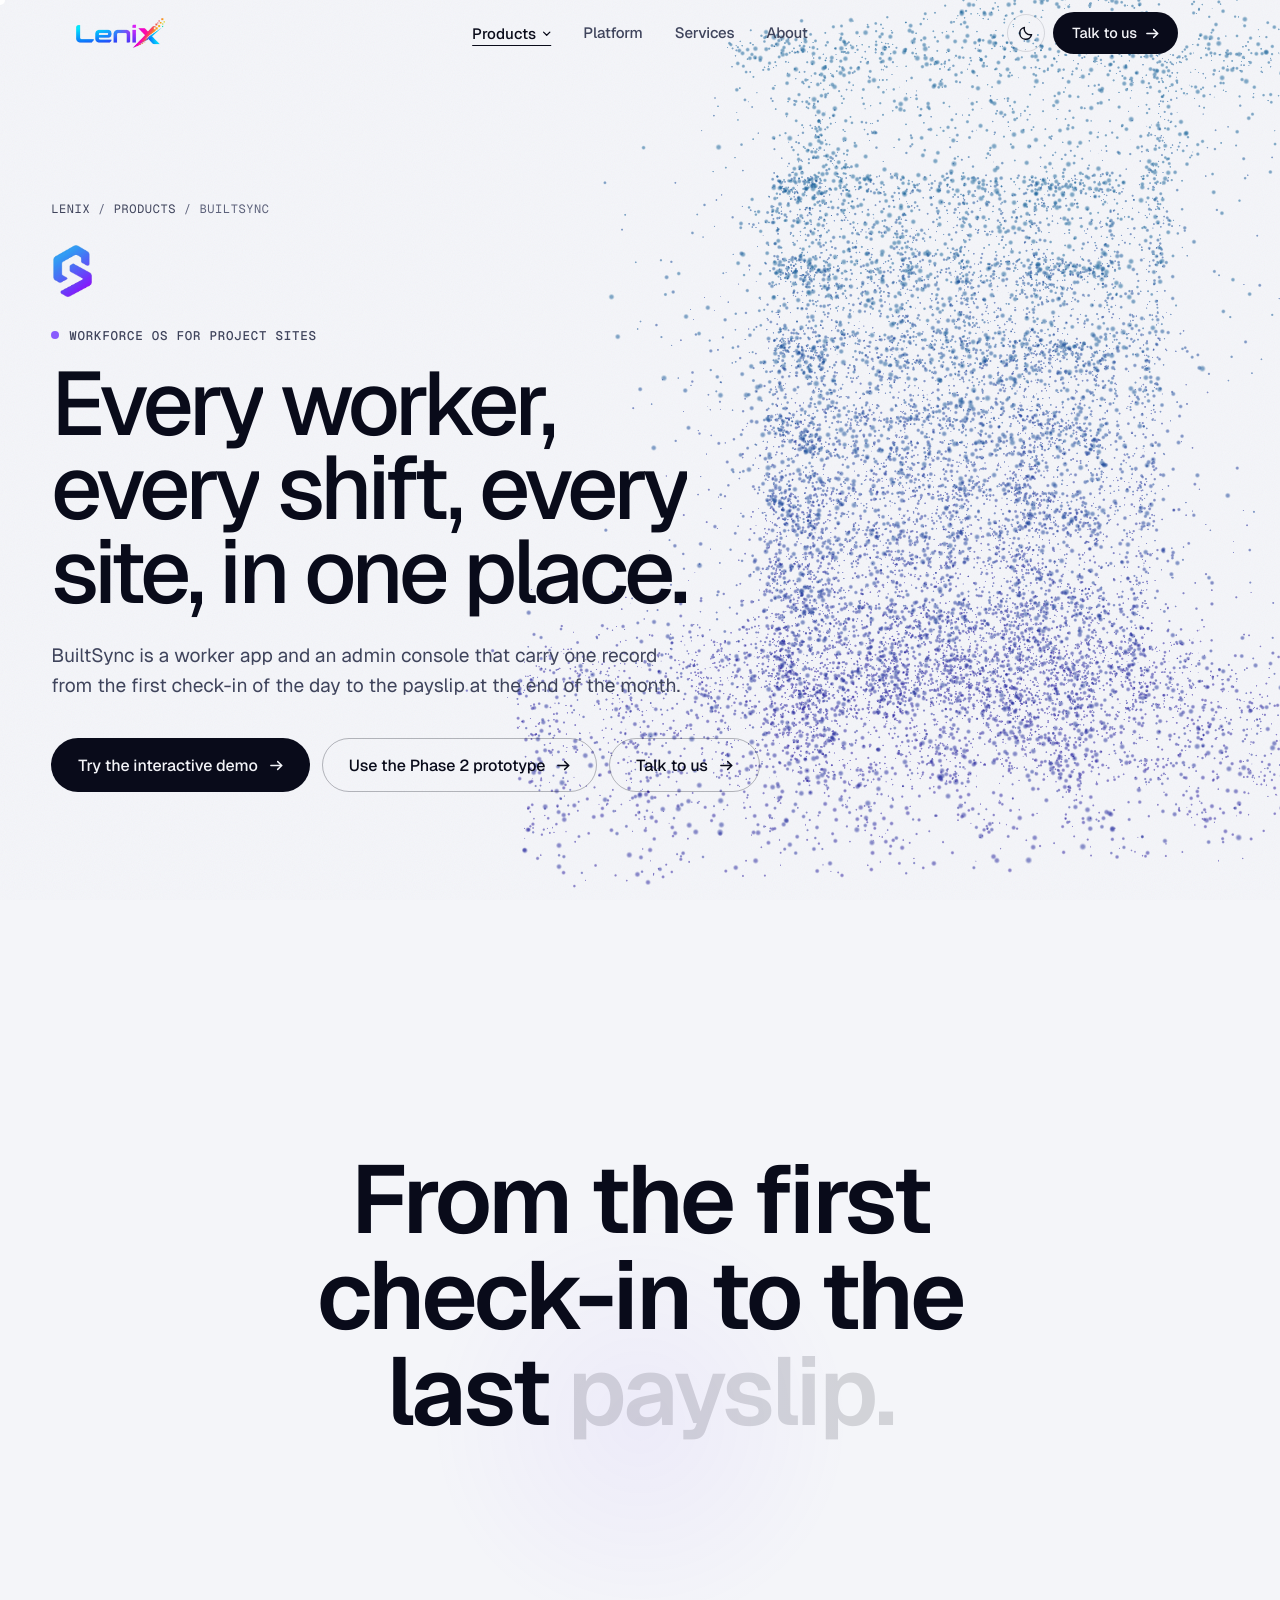
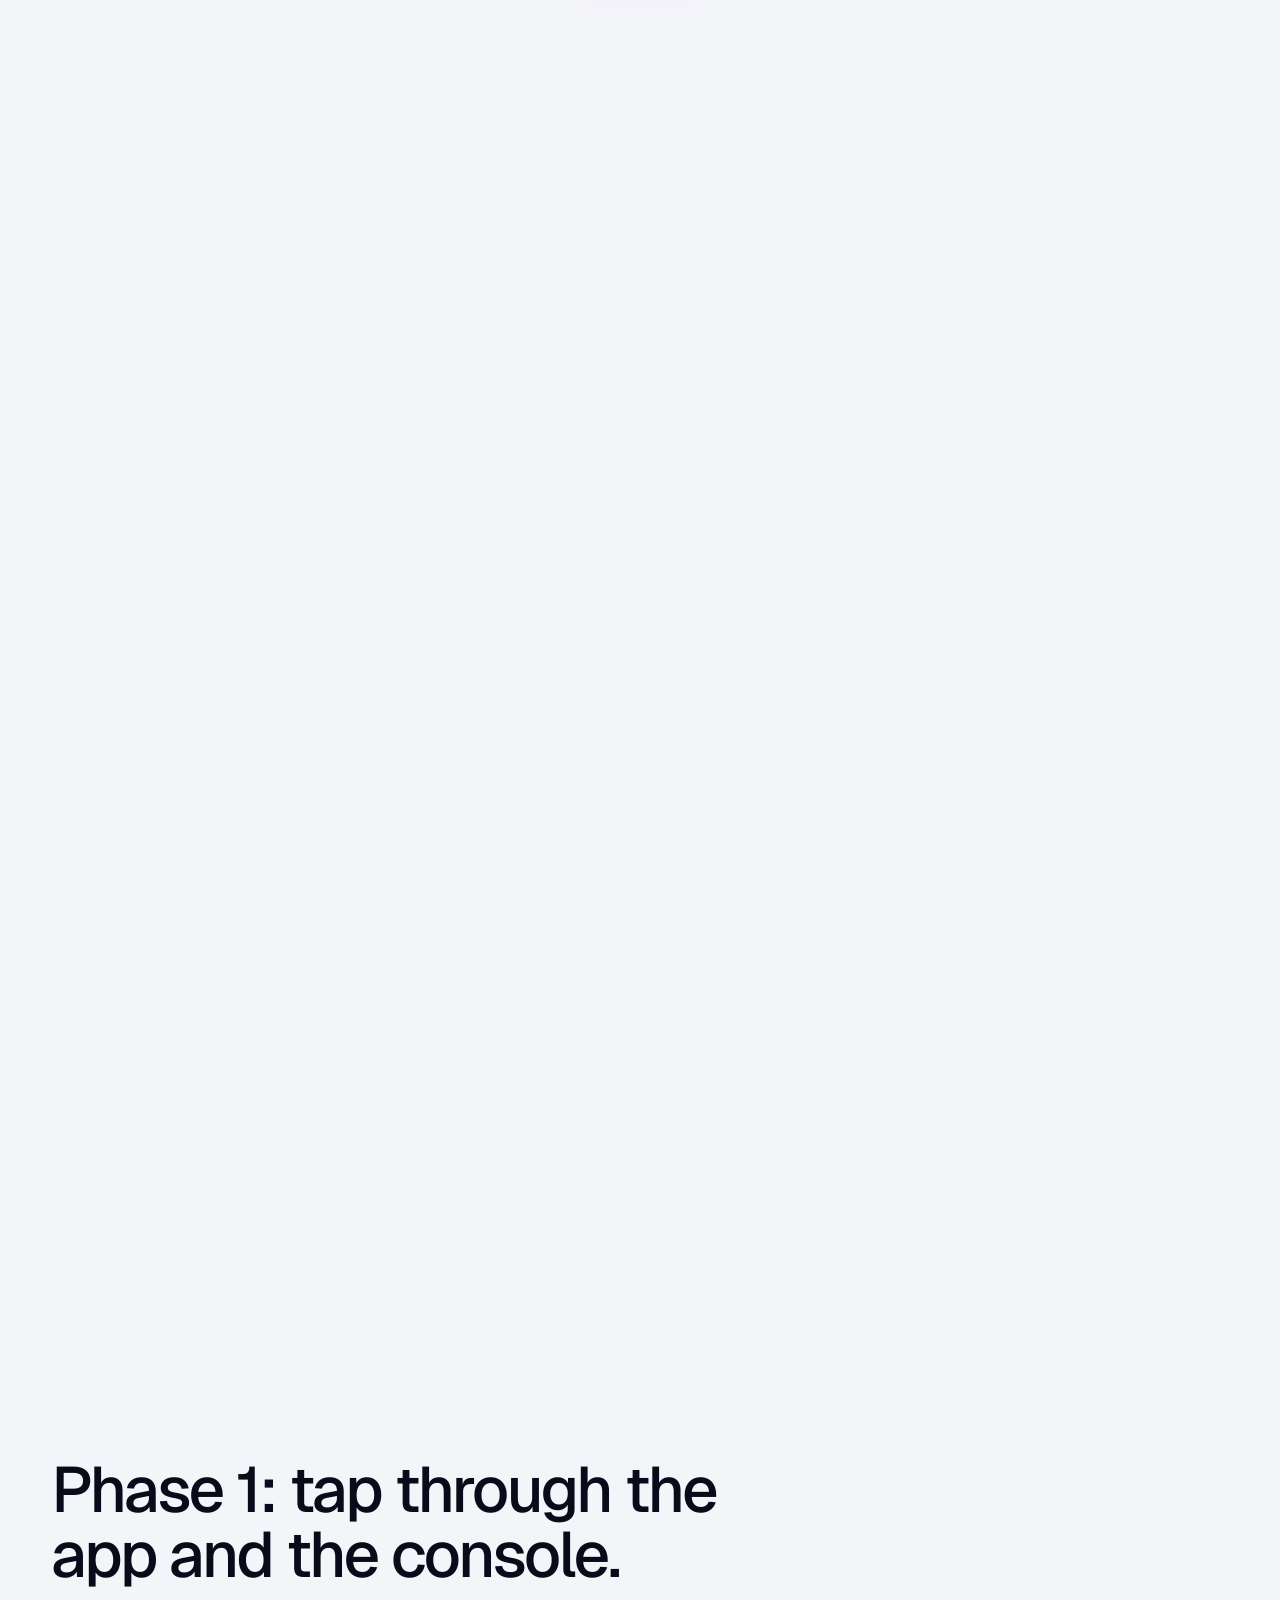
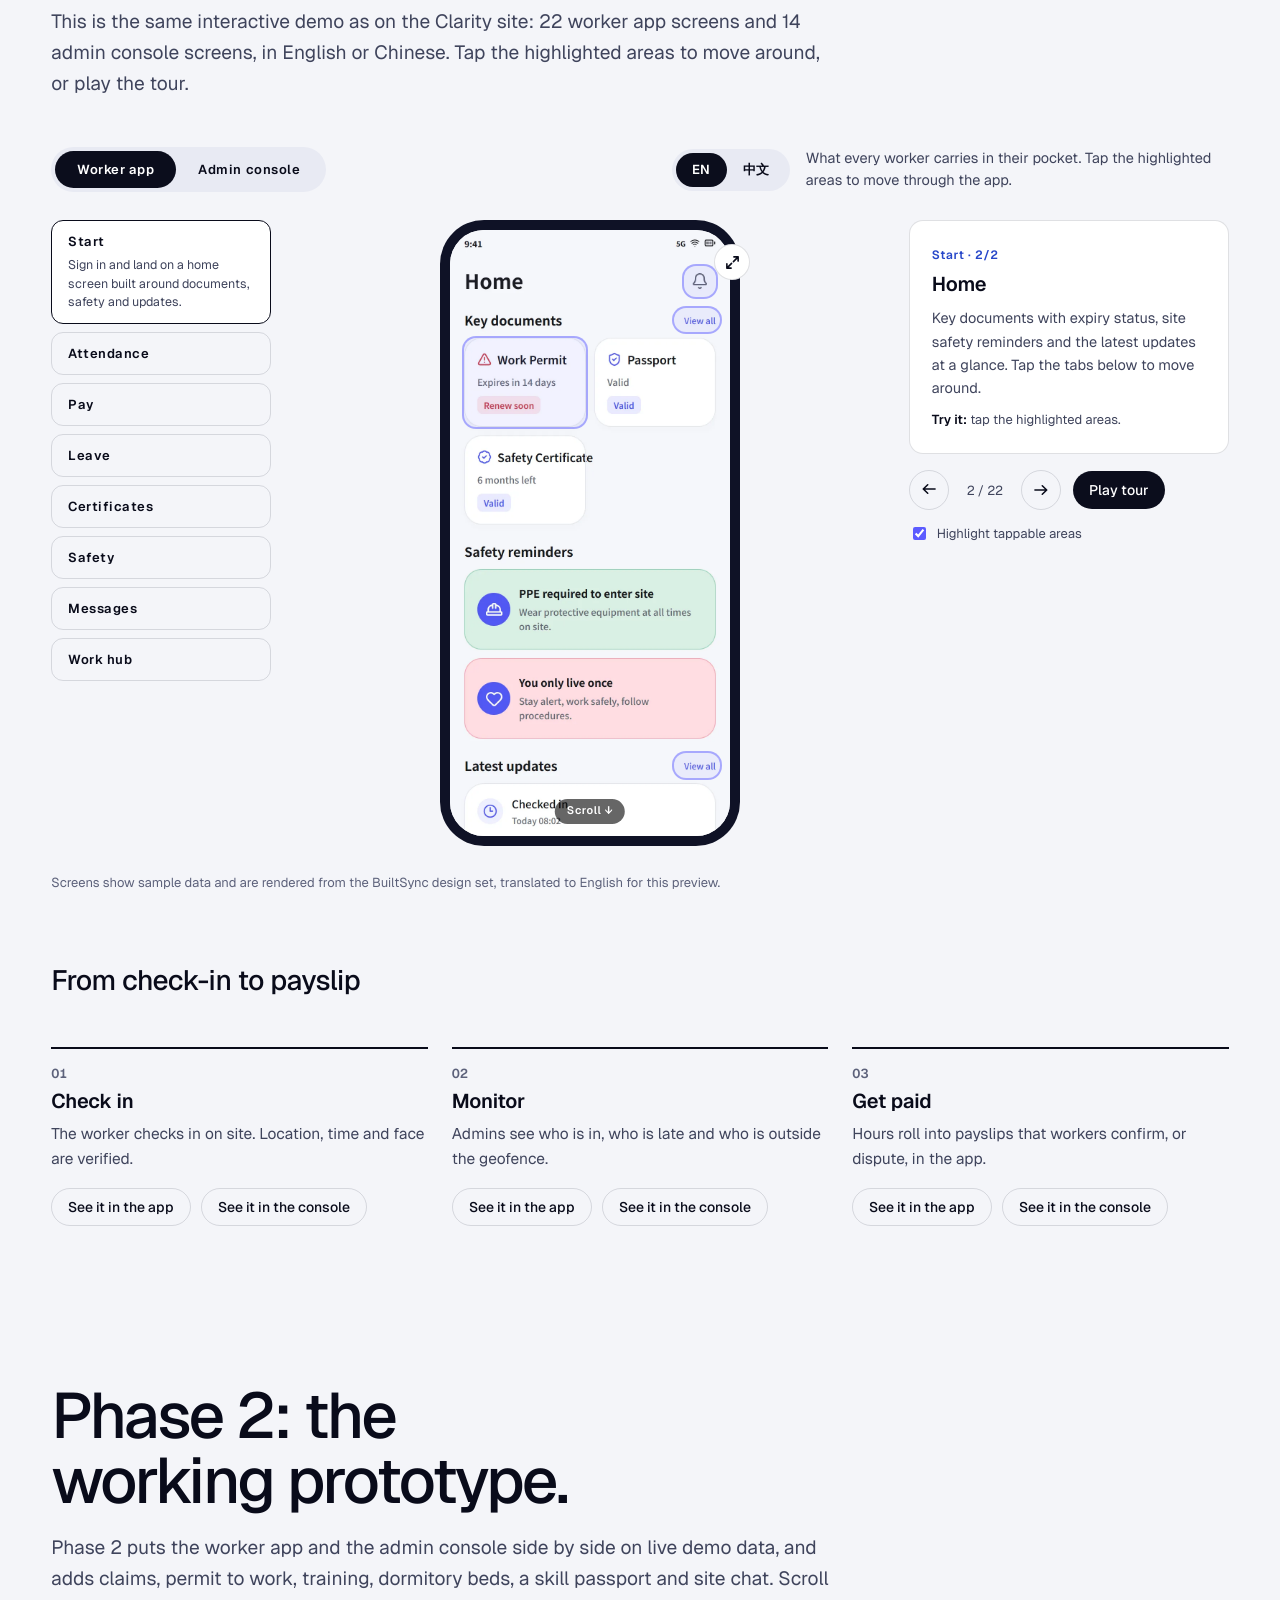
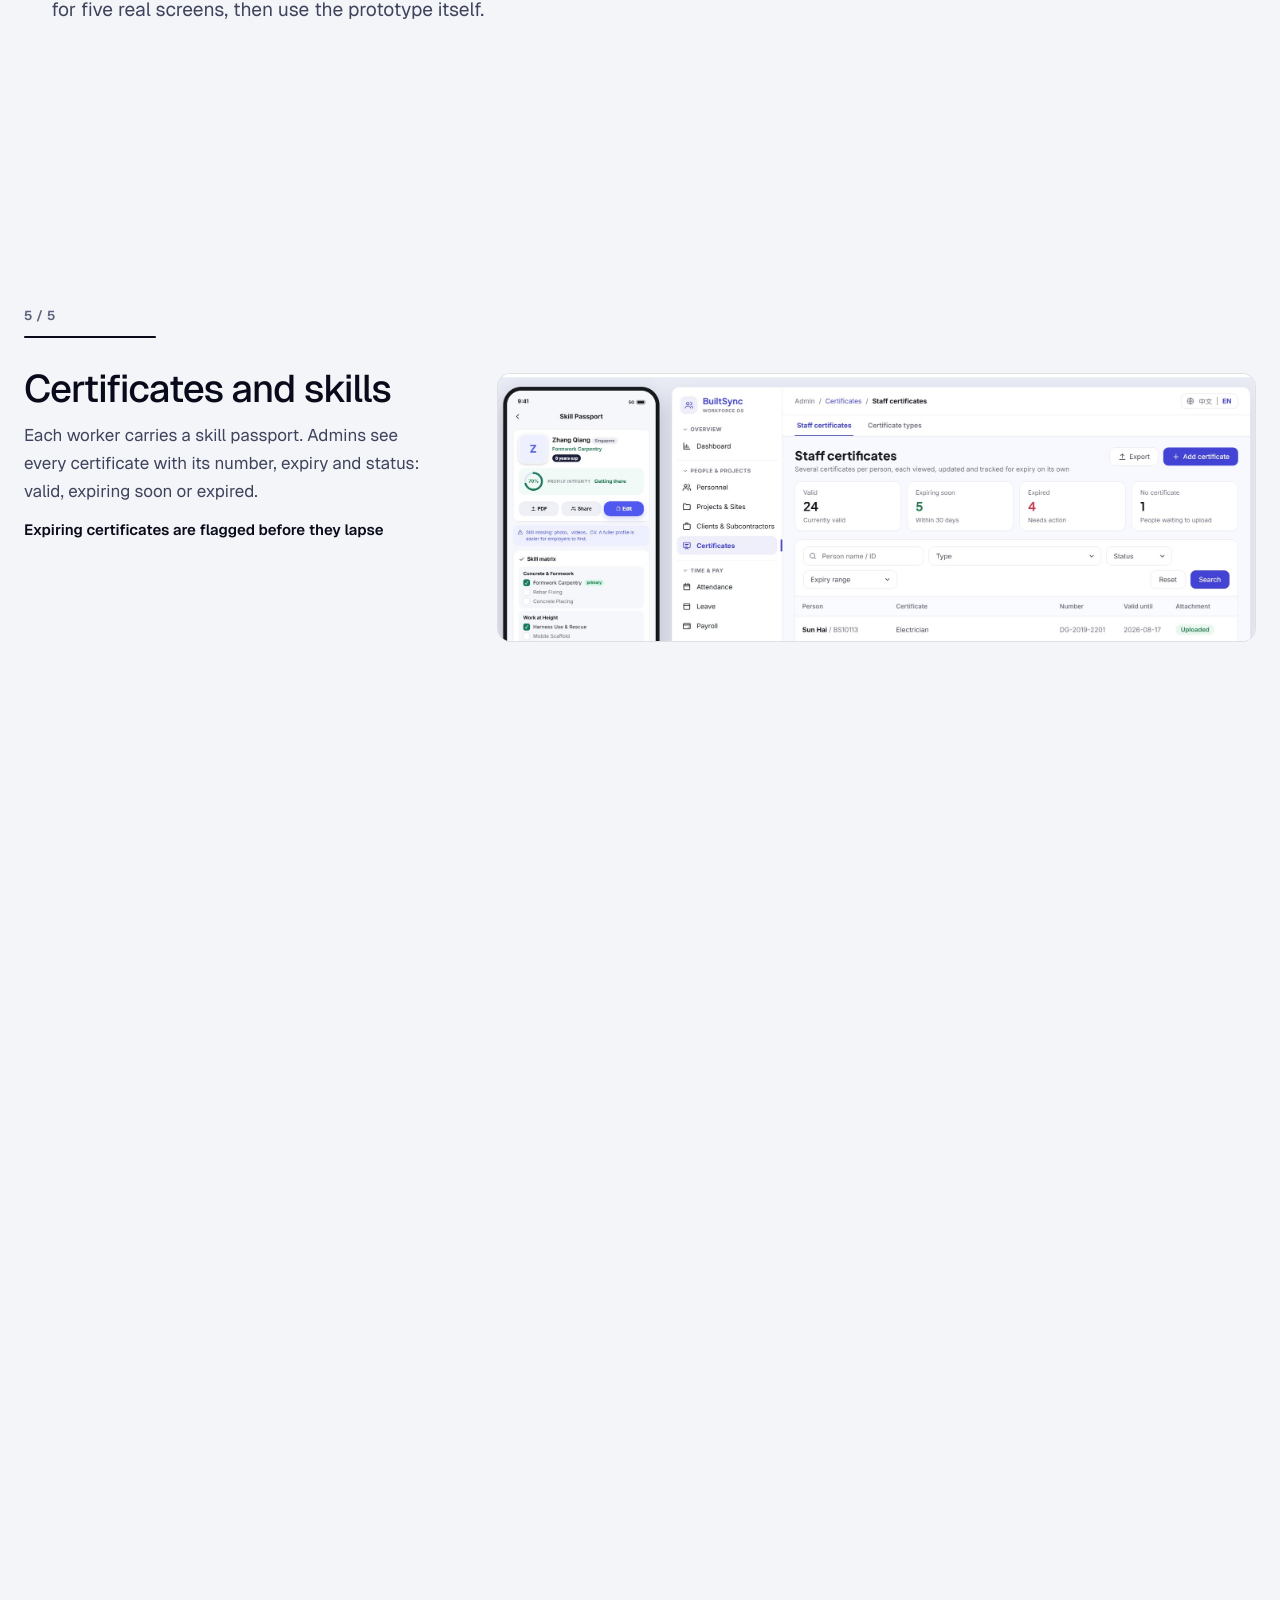
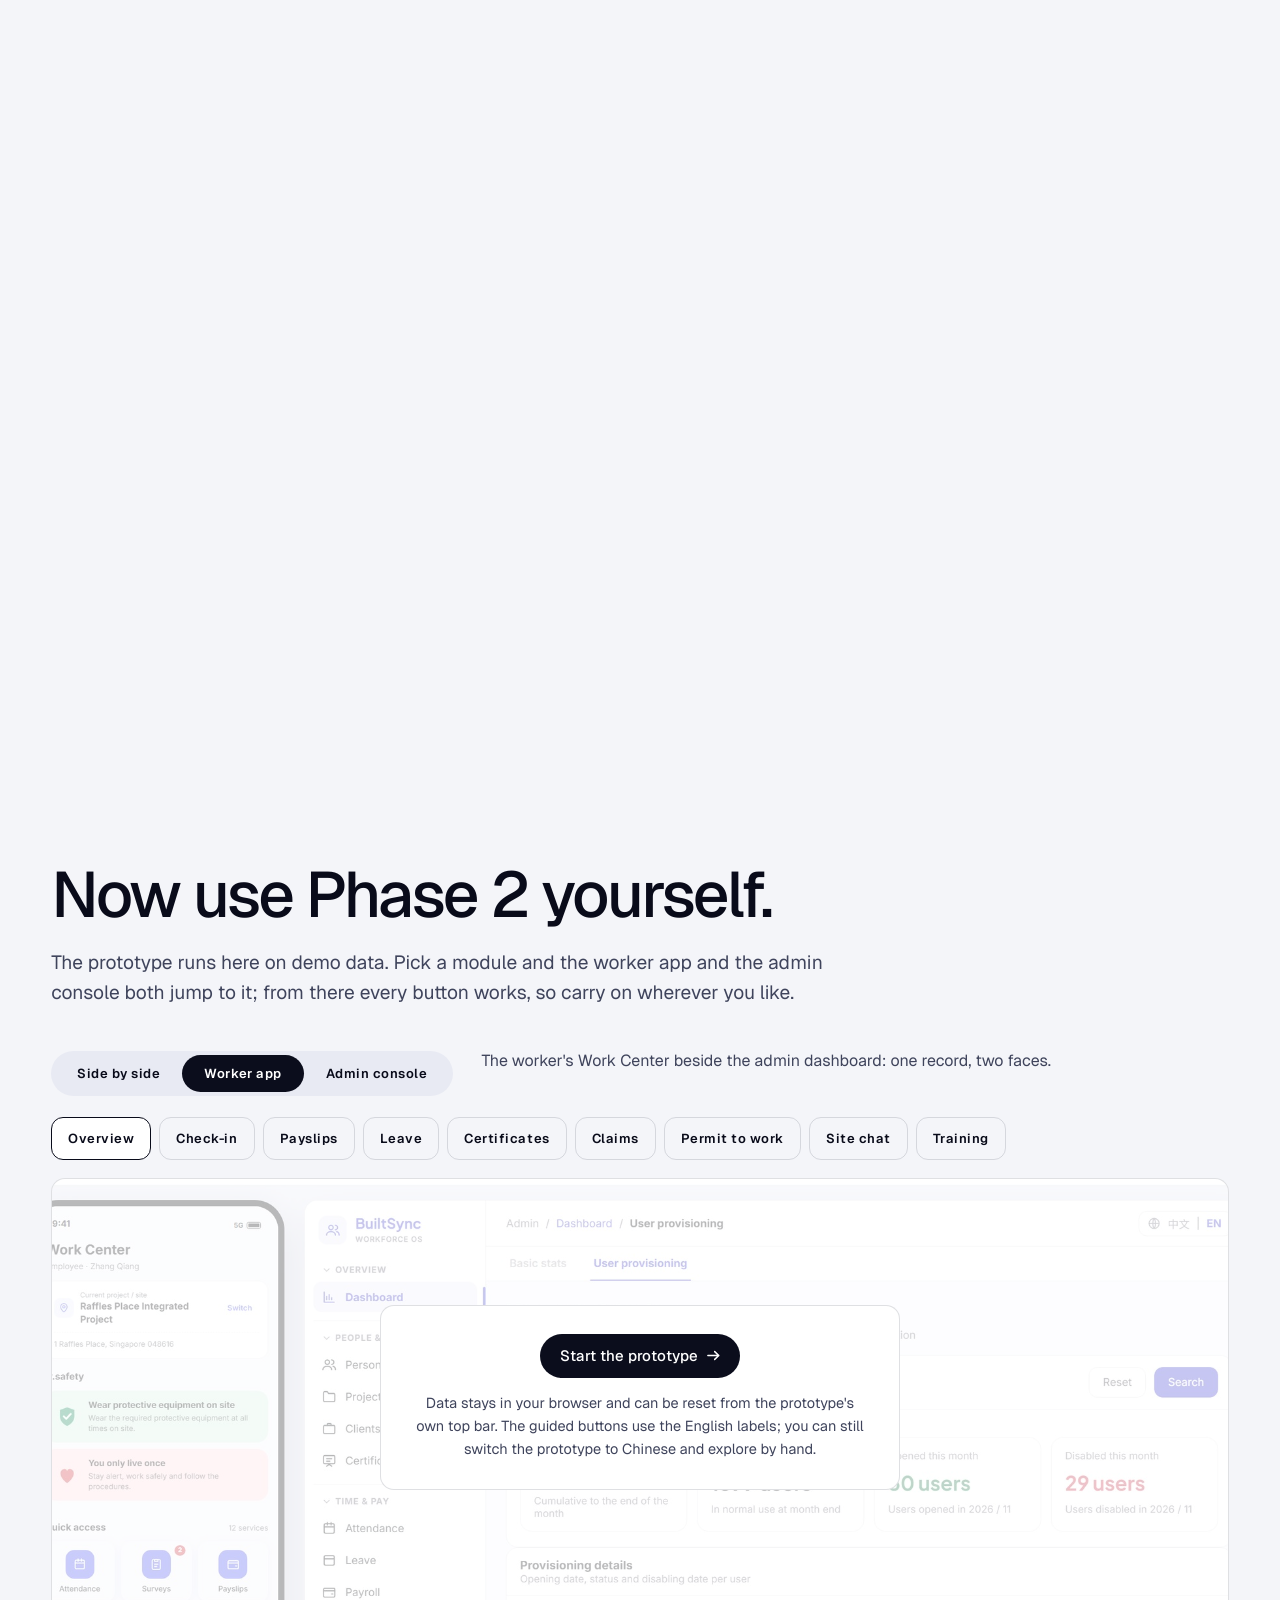
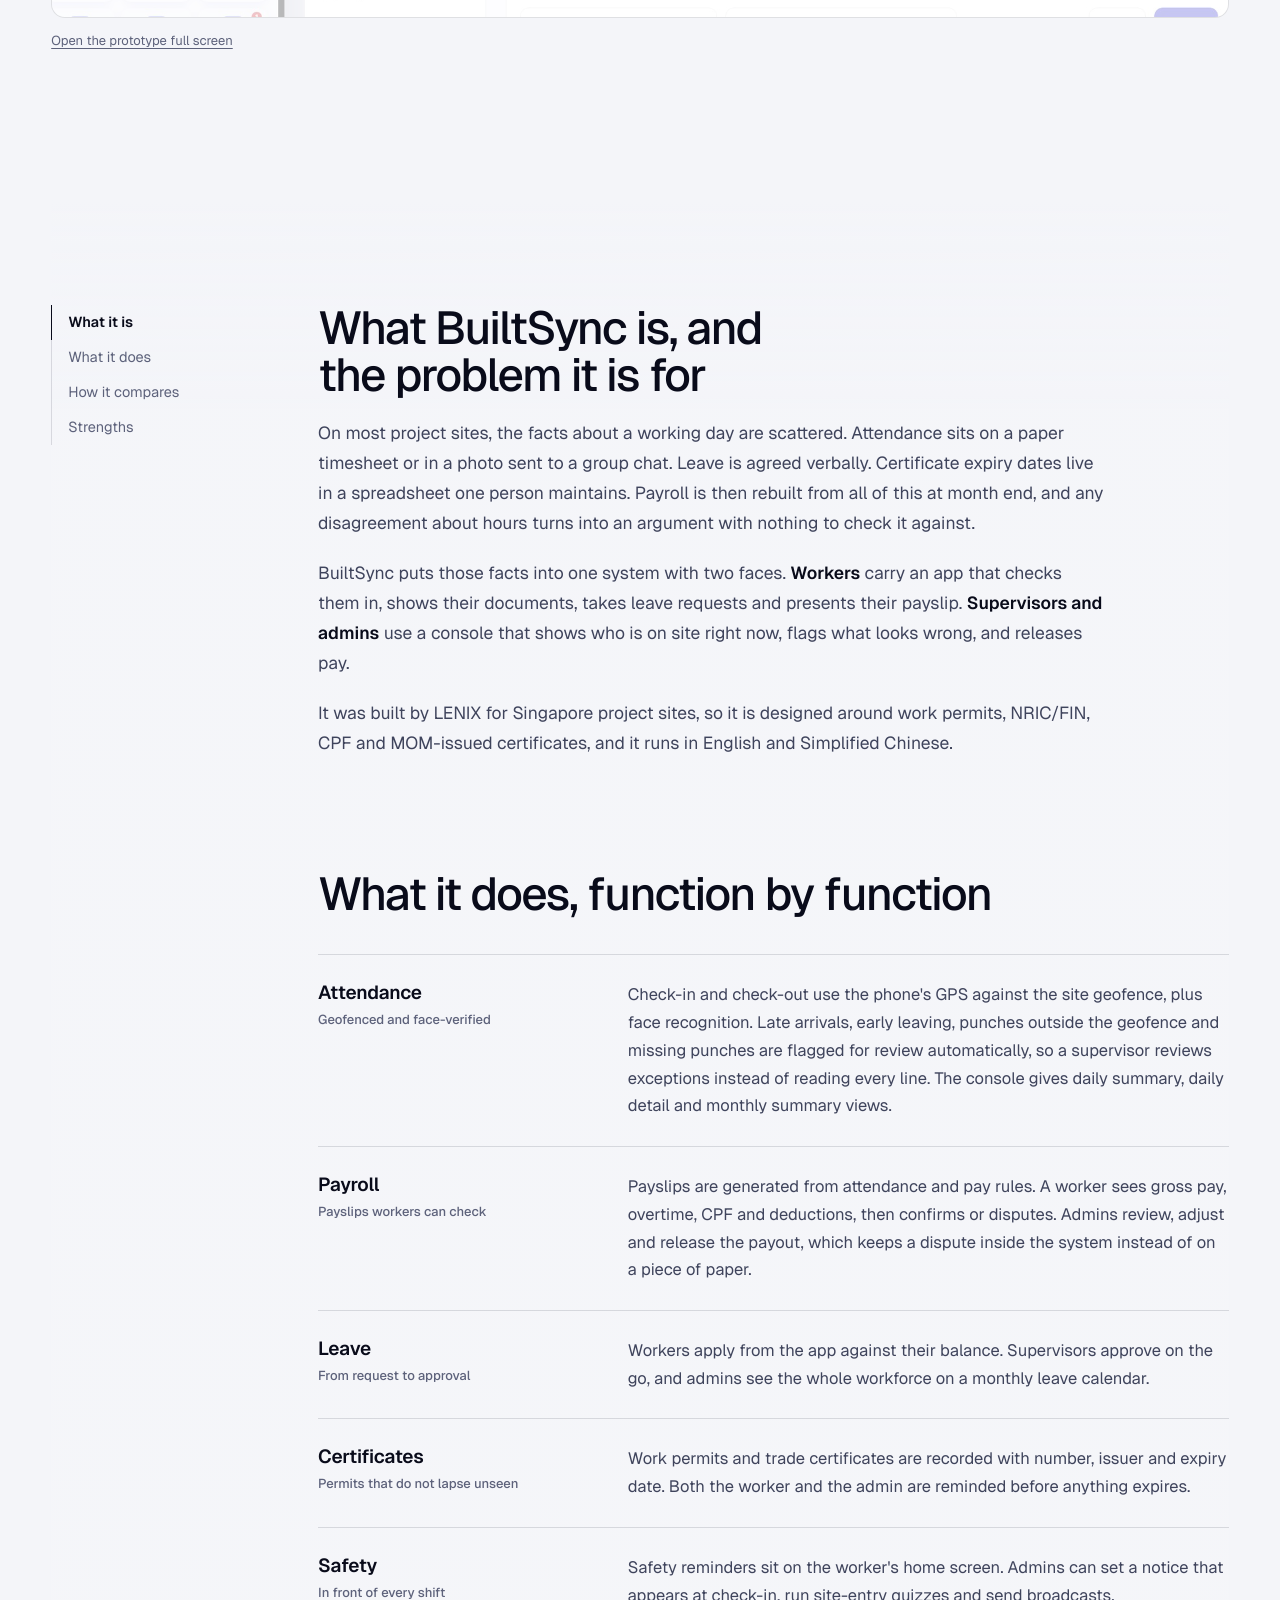
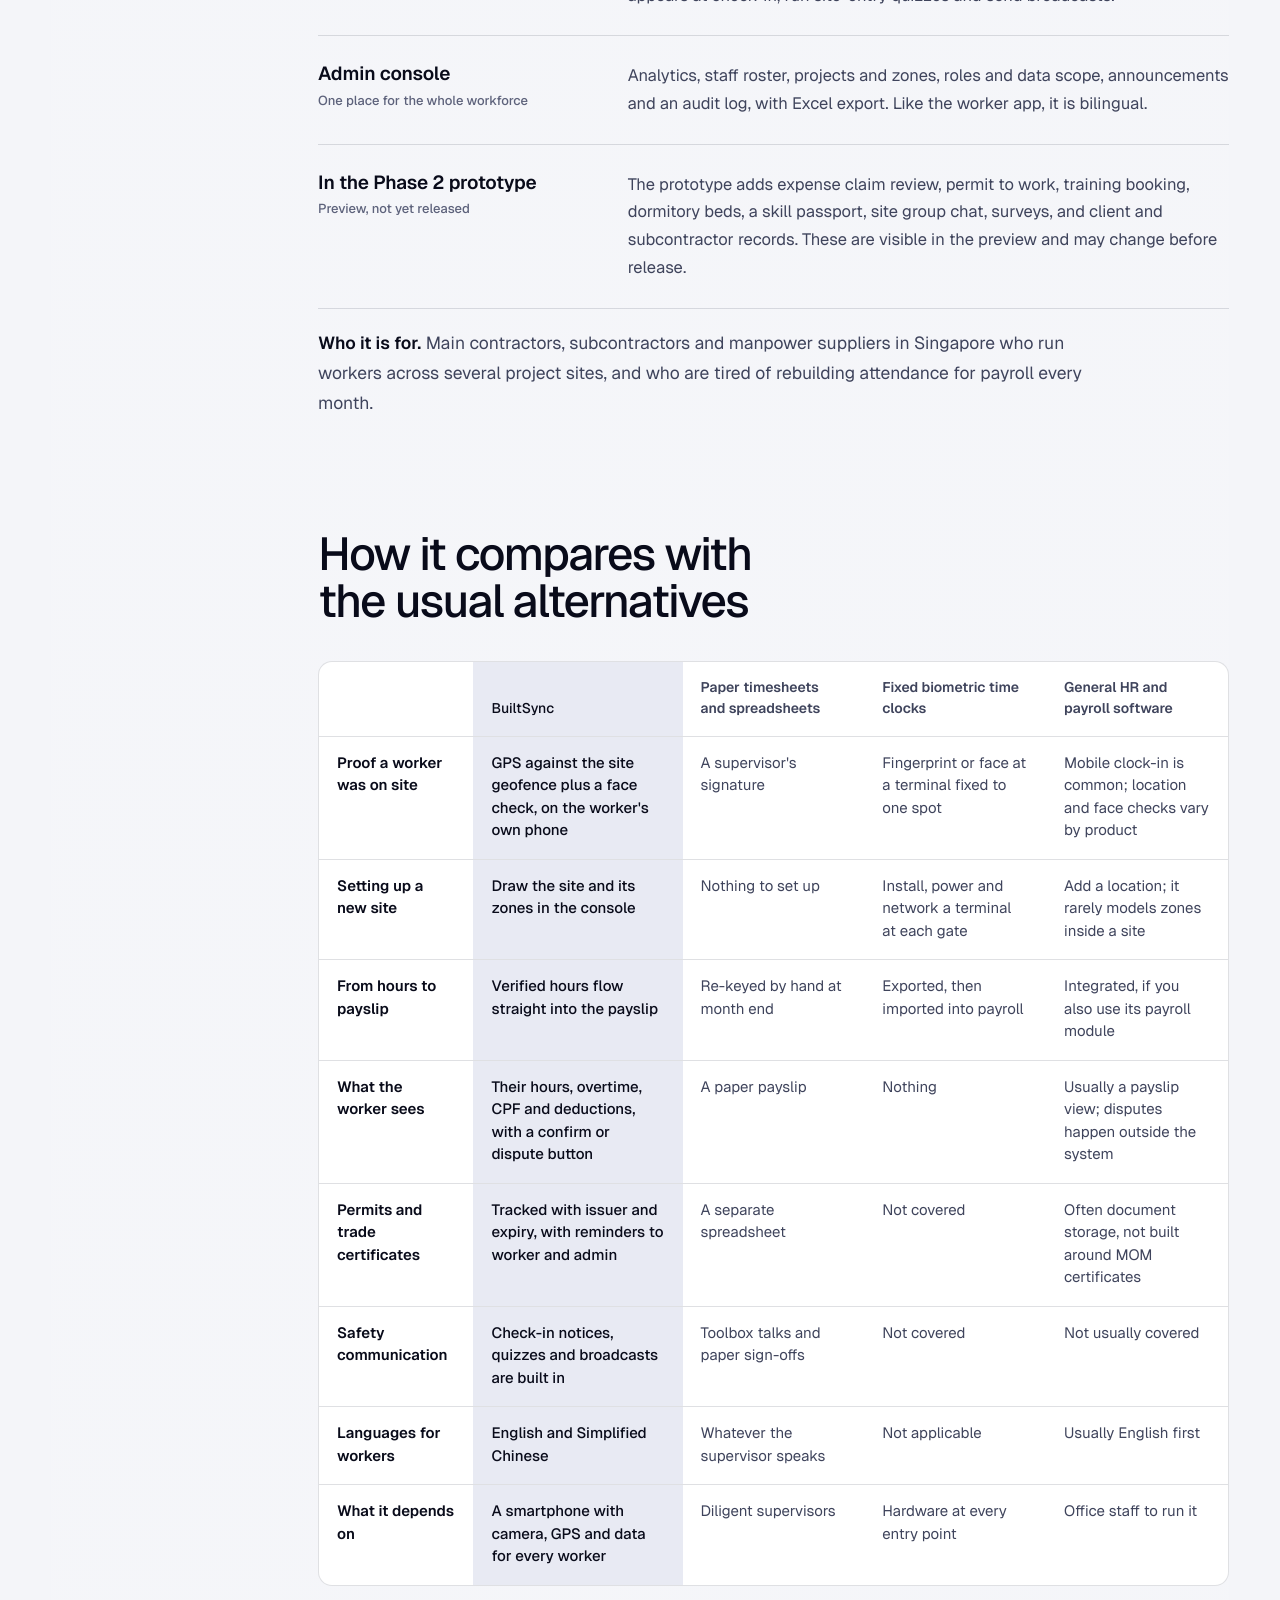
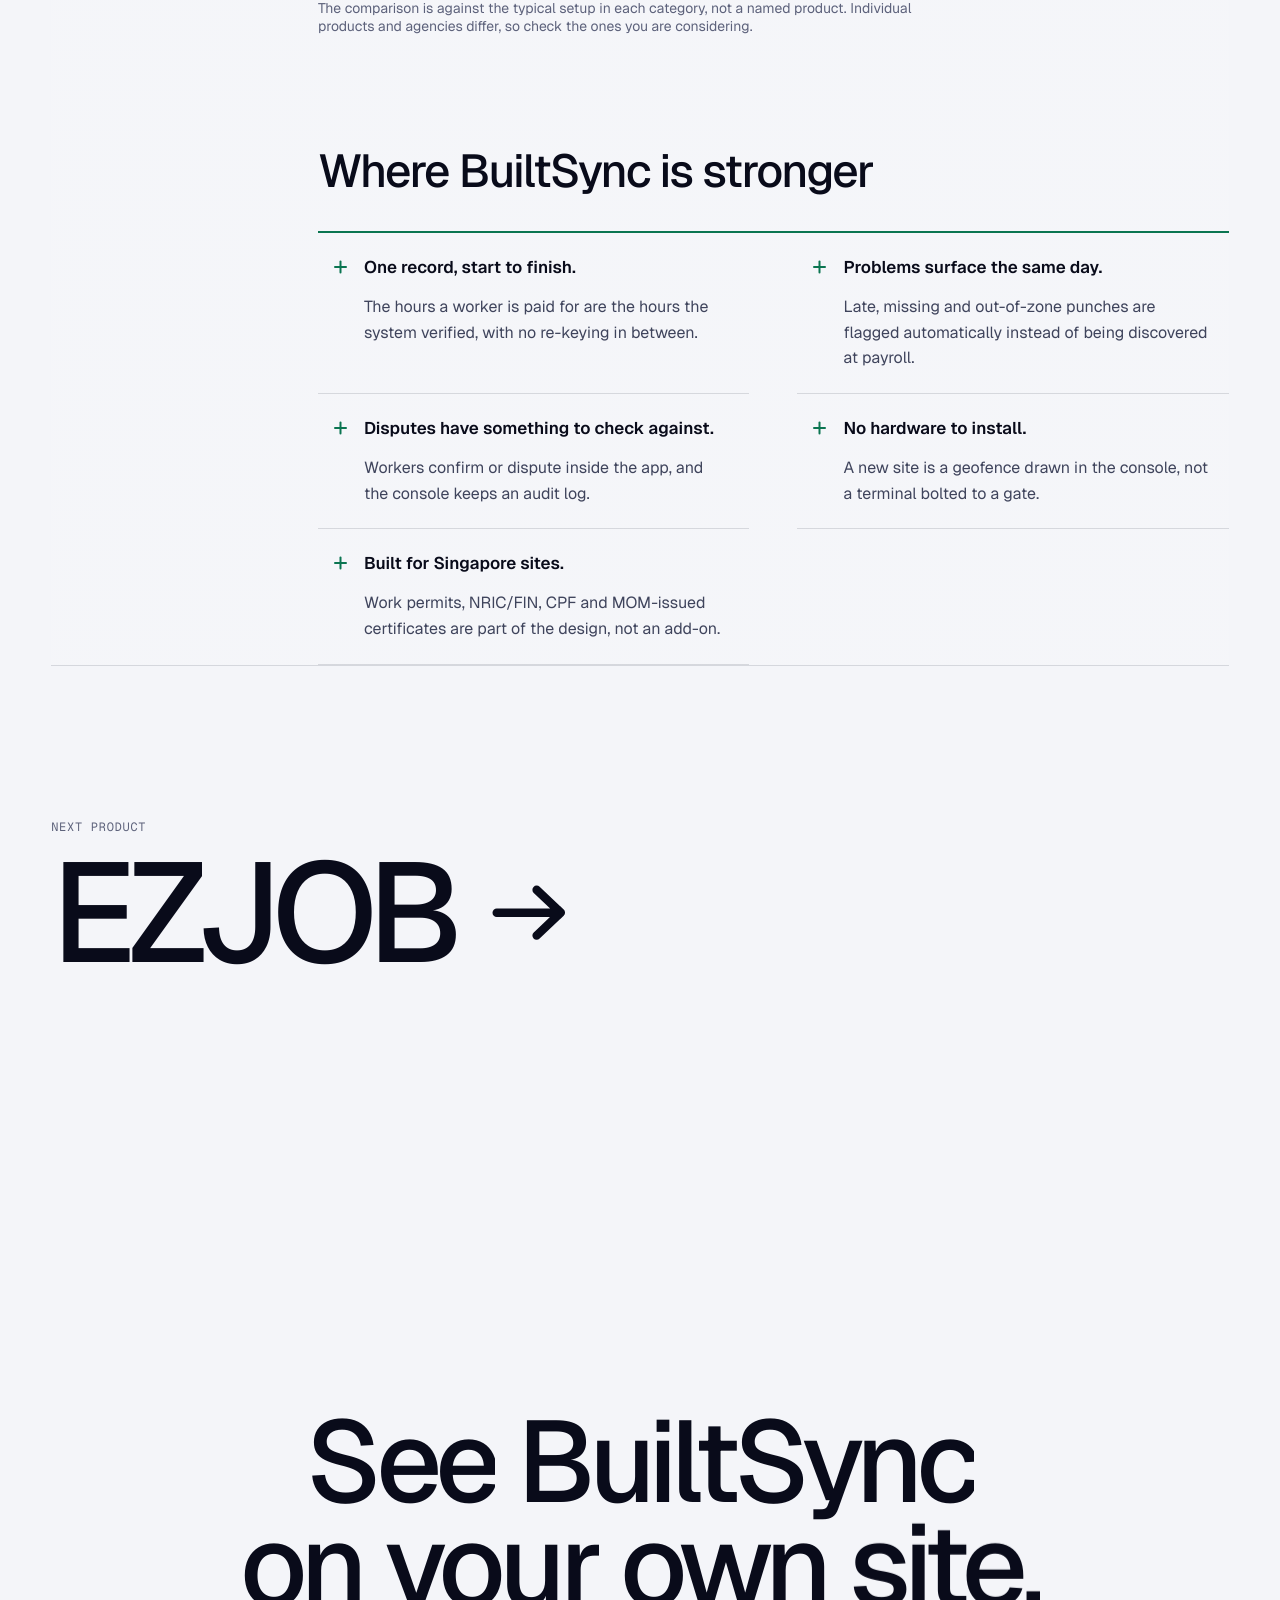
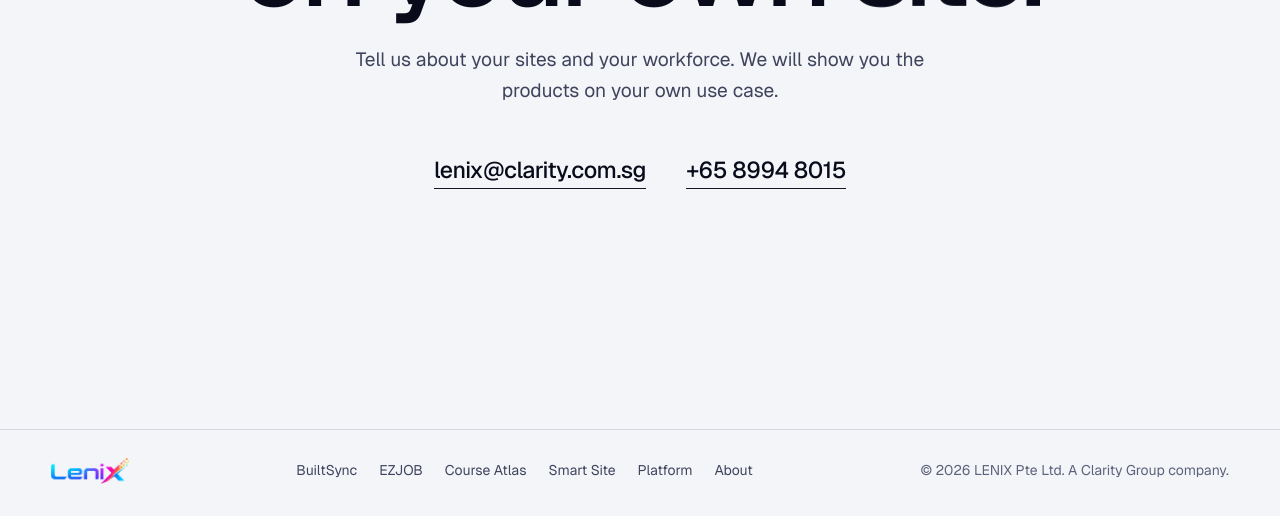
==== commit 5418c2c3: "Redesign: 3D particle scene, new home chapters, Platform and About pages - assets/scene.js: three.js" ====
--- a/builtsync.html
+++ b/builtsync.html
@@ -6,47 +6,63 @@
 <title>BuiltSync by LENIX: workforce OS for project sites</title>
 <meta name="description" content="BuiltSync connects attendance, payroll, leave, certificates and safety for project sites. What it does, how it compares with timesheets, time clocks and HR software, and where it falls short.">
 <script>
-(function(){var t;try{t=localStorage.getItem('lenix-theme')}catch(e){}
+(function(){var d=document.documentElement,t;try{t=localStorage.getItem('lenix-theme')}catch(e){}
 if(t!=='light'&&t!=='dark'){t=window.matchMedia&&matchMedia('(prefers-color-scheme: light)').matches?'light':'dark'}
-document.documentElement.setAttribute('data-theme',t);})();
+d.setAttribute('data-theme',t);
+if(!(window.matchMedia&&matchMedia('(prefers-reduced-motion: reduce)').matches)){d.classList.add('enter');
+try{if(!sessionStorage.getItem('lenix-seen')){d.classList.add('first');sessionStorage.setItem('lenix-seen','1')}}catch(e){}}
+})();
 </script>
 <link rel="preconnect" href="https://fonts.googleapis.com">
 <link rel="preconnect" href="https://fonts.gstatic.com" crossorigin>
-<link href="https://fonts.googleapis.com/css2?family=Plus+Jakarta+Sans:wght@300;400;500;600;800&display=block" rel="stylesheet">
+<link href="https://fonts.googleapis.com/css2?family=Geist:wght@300;400;500;600&family=Geist+Mono:wght@400;500&display=swap" rel="stylesheet">
 <link rel="stylesheet" href="assets/site.css">
 <link rel="stylesheet" href="assets/showcase.css">
+<link rel="stylesheet" href="assets/app.css">
 </head>
 <body style="--c:var(--violet)">
+<canvas id="gl" aria-hidden="true"></canvas>
+<div class="grain" aria-hidden="true"></div>
+<div class="veil" aria-hidden="true"><img src="assets/logo-on-dark.png" class="on-dark" alt=""><img src="assets/logo-on-light.png" class="on-light" alt=""><b>0</b></div>
+<div class="cur" aria-hidden="true"><i></i><span></span></div>
 <div class="progress" aria-hidden="true"></div>
-<header class="topbar" id="topbar">
-  <div class="wrap bar">
-    <a class="tb-logo" href="index.html" aria-label="LENIX home">
-      <img class="on-dark" src="assets/logo-on-dark.png" alt="LENIX" width="628" height="220">
-      <img class="on-light" src="assets/logo-on-light.png" alt="LENIX" width="655" height="220">
-    </a>
-    <nav class="tb-links" aria-label="Primary"><a href="builtsync.html" aria-current="page">BuiltSync</a><a href="ezjob.html">EZJOB</a><a href="courseatlas.html">Course Atlas</a><a href="smartsite.html">Smart Site</a><a href="index.html#services">Services</a><a href="index.html#contact">Contact</a></nav>
-    <div class="tb-actions">
+<header class="nav" id="nav">
+  <div class="nav-in">
+    <a class="nav-logo" href="index.html" aria-label="LENIX home"><img class="on-dark" src="assets/logo-on-dark.png" alt="LENIX" width="628" height="220"><img class="on-light" src="assets/logo-on-light.png" alt="LENIX" width="655" height="220"></a>
+    <nav class="nav-links" aria-label="Primary">
+      <div class="nav-dd is-cur">
+        <button type="button" aria-expanded="false" aria-haspopup="true">Products <svg viewBox="0 0 10 10" fill="none" aria-hidden="true"><path d="M1.5 3.5 5 7l3.5-3.5" stroke="currentColor" stroke-width="1.4" stroke-linecap="round" stroke-linejoin="round"/></svg></button>
+        <div class="nav-panel"><a href="builtsync.html" style="--c:var(--violet)"><i></i><span><b>BuiltSync</b><small>Workforce OS for project sites</small></span><svg class="arw" viewBox="0 0 12 10" fill="none" aria-hidden="true"><path d="M0.8 5h10M7.1 1.4 10.9 5l-3.8 3.6" stroke="currentColor" stroke-width="1.35" stroke-linecap="round" stroke-linejoin="round"/></svg></a><a href="ezjob.html" style="--c:var(--cyan)"><i></i><span><b>EZJOB</b><small>Skilled trades and technical talent matching</small></span><svg class="arw" viewBox="0 0 12 10" fill="none" aria-hidden="true"><path d="M0.8 5h10M7.1 1.4 10.9 5l-3.8 3.6" stroke="currentColor" stroke-width="1.35" stroke-linecap="round" stroke-linejoin="round"/></svg></a><a href="courseatlas.html" style="--c:var(--magenta)"><i></i><span><b>Course Atlas</b><small>Singapore training course calendar</small></span><svg class="arw" viewBox="0 0 12 10" fill="none" aria-hidden="true"><path d="M0.8 5h10M7.1 1.4 10.9 5l-3.8 3.6" stroke="currentColor" stroke-width="1.35" stroke-linecap="round" stroke-linejoin="round"/></svg></a><a href="smartsite.html" style="--c:var(--orange)"><i></i><span><b>Smart Site</b><small>RFID control for workers, vehicles and materials</small></span><svg class="arw" viewBox="0 0 12 10" fill="none" aria-hidden="true"><path d="M0.8 5h10M7.1 1.4 10.9 5l-3.8 3.6" stroke="currentColor" stroke-width="1.35" stroke-linecap="round" stroke-linejoin="round"/></svg></a><p>More products are on the way.</p></div>
+      </div>
+      <a href="platform.html">Platform</a><a href="index.html#services">Services</a><a href="about.html">About</a>
+    </nav>
+    <div class="nav-act">
       <button class="icon-btn js-theme" type="button" aria-label="Switch theme"><svg class="i-sun" viewBox="0 0 16 16" fill="none" stroke="currentColor" stroke-width="1.4" stroke-linecap="round" aria-hidden="true"><circle cx="8" cy="8" r="3"/><path d="M8 1.2v1.6M8 13.2v1.6M1.2 8h1.6M13.2 8h1.6M3.2 3.2l1.1 1.1M11.7 11.7l1.1 1.1M3.2 12.8l1.1-1.1M11.7 4.3l1.1-1.1"/></svg><svg class="i-moon" viewBox="0 0 16 16" fill="none" stroke="currentColor" stroke-width="1.4" stroke-linecap="round" stroke-linejoin="round" aria-hidden="true"><path d="M13.6 9.6A6 6 0 0 1 6.4 2.4a6 6 0 1 0 7.2 7.2z"/></svg></button>
-      <a class="pill solid sm" href="index.html#contact">Talk to us <svg class="arw" viewBox="0 0 12 10" fill="none" aria-hidden="true"><path d="M0.8 5h10M7.1 1.4 10.9 5l-3.8 3.6" stroke="currentColor" stroke-width="1.35" stroke-linecap="round" stroke-linejoin="round"/></svg></a>
-      <button class="icon-btn tb-burger js-burger" type="button" aria-label="Open menu" aria-expanded="false" aria-controls="tbMenu"><span></span></button>
+      <a class="btn solid sm mag" href="#contact" data-t="Talk to us"><span>Talk to us</span><svg class="arw" viewBox="0 0 12 10" fill="none" aria-hidden="true"><path d="M0.8 5h10M7.1 1.4 10.9 5l-3.8 3.6" stroke="currentColor" stroke-width="1.35" stroke-linecap="round" stroke-linejoin="round"/></svg></a>
+      <button class="icon-btn nav-burger js-burger" type="button" aria-label="Open menu" aria-expanded="false" aria-controls="mmenu"><span></span></button>
     </div>
   </div>
-  <nav class="tb-menu wrap" id="tbMenu" aria-label="Mobile"><a href="builtsync.html" aria-current="page">BuiltSync</a><a href="ezjob.html">EZJOB</a><a href="courseatlas.html">Course Atlas</a><a href="smartsite.html">Smart Site</a><a href="index.html#services">Services</a><a href="index.html#contact">Contact</a></nav>
 </header>
-
+<nav class="mmenu" id="mmenu" aria-label="Mobile"><a href="builtsync.html">BuiltSync <small>Run the site</small></a><a href="ezjob.html">EZJOB <small>Hire</small></a><a href="courseatlas.html">Course Atlas <small>Train</small></a><a href="smartsite.html">Smart Site <small>Secure the site</small></a><a href="platform.html">Platform</a><a href="index.html#services">Services</a><a href="about.html">About</a><a href="#contact">Talk to us</a>
+  <button class="js-theme" type="button"><span class="js-theme-label">Light theme</span></button>
+</nav>
 <main>
-<section class="page-hero">
-  <div class="wrap">
-    <nav class="crumbs" aria-label="Breadcrumb"><a href="index.html">LENIX</a> / <a href="index.html#products">Products</a> / BuiltSync</nav>
-    <img class="p-logo on-light" src="assets/builtsync/logo.png" alt="BuiltSync logo"><img class="p-logo on-dark" src="assets/builtsync/logo.png" alt="BuiltSync logo">
-    <h1>Every worker, every shift, every site, in one place.</h1>
-    <p class="lede">BuiltSync is a worker app and an admin console that carry one record from the first check-in of the day to the payslip at the end of the month.</p>
-    <div class="p-links"><a class="pill solid" href="#demo">Try the interactive demo <svg class="arw" viewBox="0 0 12 10" fill="none" aria-hidden="true"><path d="M0.8 5h10M7.1 1.4 10.9 5l-3.8 3.6" stroke="currentColor" stroke-width="1.35" stroke-linecap="round" stroke-linejoin="round"/></svg></a><a class="pill line" href="#p2live">Use the Phase 2 prototype</a><a class="pill line" href="index.html#contact">Talk to us</a></div>
+<section class="phero" data-shape="tower" data-pos="right">
+  <div class="wrap"><div class="phero-in">
+    <nav class="crumbs" aria-label="Breadcrumb" data-h><a href="index.html">LENIX</a> / <a href="index.html#products">Products</a> / BuiltSync</nav>
+    <div data-h><img class="p-logo on-light" src="assets/builtsync/logo.png" alt="BuiltSync logo"><img class="p-logo on-dark" src="assets/builtsync/logo.png" alt="BuiltSync logo"></div>
+    <p class="kind" data-h>Workforce OS for project sites</p>
+    <h1 data-split="hero">Every worker, every shift, every site, in one place.</h1>
+    <p class="lede" data-h>BuiltSync is a worker app and an admin console that carry one record from the first check-in of the day to the payslip at the end of the month.</p>
+    <div class="cta-row" data-h><a class="btn solid mag" href="#demo" data-t="Try the interactive demo"><span>Try the interactive demo</span><svg class="arw" viewBox="0 0 12 10" fill="none" aria-hidden="true"><path d="M0.8 5h10M7.1 1.4 10.9 5l-3.8 3.6" stroke="currentColor" stroke-width="1.35" stroke-linecap="round" stroke-linejoin="round"/></svg></a><a class="btn line mag" href="#p2live" data-t="Use the Phase 2 prototype"><span>Use the Phase 2 prototype</span><svg class="arw" viewBox="0 0 12 10" fill="none" aria-hidden="true"><path d="M0.8 5h10M7.1 1.4 10.9 5l-3.8 3.6" stroke="currentColor" stroke-width="1.35" stroke-linecap="round" stroke-linejoin="round"/></svg></a><a class="btn line mag" href="#contact" data-t="Talk to us"><span>Talk to us</span><svg class="arw" viewBox="0 0 12 10" fill="none" aria-hidden="true"><path d="M0.8 5h10M7.1 1.4 10.9 5l-3.8 3.6" stroke="currentColor" stroke-width="1.35" stroke-linecap="round" stroke-linejoin="round"/></svg></a></div>
     
-  </div>
+  </div></div>
 </section>
 
+<div data-shape="tower" data-alpha=".45" data-pos="center">
 <section class="chapter" data-pin style="--n:8"><div class="chapter-pin"><p class="chapter-words"><span style="--i:0">From</span> <span style="--i:1">the</span> <span style="--i:2">first</span> <span style="--i:3">check-in</span> <span style="--i:4">to</span> <span style="--i:5">the</span> <span style="--i:6">last</span> <span style="--i:7">payslip.</span></p></div></section>
+</div>
+<div data-shape="field" data-alpha=".2" data-pos="center">
 <section class="blk" id="phase1">
   <div class="wrap">
     <h2>Phase 1: tap through the app and the console.</h2>
@@ -97,7 +113,9 @@
     </div>
   </div>
 </section>
+</div>
 
+<div data-shape="field" data-alpha=".16">
 <div class="wrap doc">
   <nav class="toc" aria-label="On this page">
     <a href="#what">What it is</a>
@@ -132,32 +150,40 @@
 
     <section class="sec" id="verdict">
       <h2>Where BuiltSync is stronger</h2>
-      <div class="verdict solo">
-        <div class="pro"><ul><li><b>One record, start to finish.</b> The hours a worker is paid for are the hours the system verified, with no re-keying in between.</li><li><b>Problems surface the same day.</b> Late, missing and out-of-zone punches are flagged automatically instead of being discovered at payroll.</li><li><b>Disputes have something to check against.</b> Workers confirm or dispute inside the app, and the console keeps an audit log.</li><li><b>No hardware to install.</b> A new site is a geofence drawn in the console, not a terminal bolted to a gate.</li><li><b>Built for Singapore sites.</b> Work permits, NRIC/FIN, CPF and MOM-issued certificates are part of the design, not an add-on.</li></ul></div>
-      </div>
+      <div class="verdict solo"><div class="pro"><ul><li><b>One record, start to finish.</b> The hours a worker is paid for are the hours the system verified, with no re-keying in between.</li><li><b>Problems surface the same day.</b> Late, missing and out-of-zone punches are flagged automatically instead of being discovered at payroll.</li><li><b>Disputes have something to check against.</b> Workers confirm or dispute inside the app, and the console keeps an audit log.</li><li><b>No hardware to install.</b> A new site is a geofence drawn in the console, not a terminal bolted to a gate.</li><li><b>Built for Singapore sites.</b> Work permits, NRIC/FIN, CPF and MOM-issued certificates are part of the design, not an add-on.</li></ul></div></div>
     </section>
 
   </div>
 </div>
+</div>
 
-<div class="wrap">
-  <a class="next" href="ezjob.html"><span>Next product</span><strong>EZJOB <svg class="arw" viewBox="0 0 12 10" fill="none" aria-hidden="true"><path d="M0.8 5h10M7.1 1.4 10.9 5l-3.8 3.6" stroke="currentColor" stroke-width="1.35" stroke-linecap="round" stroke-linejoin="round"/></svg></strong></a>
+<div class="wrap" data-shape="card" data-pos="right" data-alpha=".85">
+  <a class="nextp" href="ezjob.html" data-cur="Next"><span class="mono">Next product</span><strong>EZJOB <svg class="arw" viewBox="0 0 12 10" fill="none" aria-hidden="true"><path d="M0.8 5h10M7.1 1.4 10.9 5l-3.8 3.6" stroke="currentColor" stroke-width="1.35" stroke-linecap="round" stroke-linejoin="round"/></svg></strong></a>
 </div>
+<section class="close" id="contact" data-shape="xmark" data-alpha=".42">
+  <div class="wrap">
+    <h2 data-split>See BuiltSync on your own site.</h2>
+    <p class="lede" data-r>Tell us about your sites and your workforce. We will show you the products on your own use case.</p>
+    <div class="close-links" data-r>
+      <a href="mailto:lenix@clarity.com.sg" data-cur="Email">lenix@clarity.com.sg</a>
+      <a href="tel:+6589948015" data-cur="Call">+65 8994 8015</a>
+    </div>
+  </div>
+</section>
 </main>
-<footer>
+<footer class="ft">
   <div class="wrap">
-    <a href="index.html" aria-label="LENIX home">
-      <img class="on-dark" src="assets/logo-on-dark.png" alt="LENIX" width="628" height="220">
-      <img class="on-light" src="assets/logo-on-light.png" alt="LENIX" width="655" height="220">
-    </a>
-    <nav aria-label="Footer">
-      <a href="builtsync.html">BuiltSync</a><a href="ezjob.html">EZJOB</a><a href="courseatlas.html">Course Atlas</a><a href="smartsite.html">Smart Site</a>
-      <a href="index.html#services">Services</a><a href="index.html#contact">Contact</a>
-    </nav>
+    <a href="index.html" aria-label="LENIX home"><img class="on-dark" src="assets/logo-on-dark.png" alt="LENIX" width="628" height="220"><img class="on-light" src="assets/logo-on-light.png" alt="LENIX" width="655" height="220"></a>
+    <nav aria-label="Footer"><a href="builtsync.html">BuiltSync</a><a href="ezjob.html">EZJOB</a><a href="courseatlas.html">Course Atlas</a><a href="smartsite.html">Smart Site</a><a href="platform.html">Platform</a><a href="about.html">About</a></nav>
     <span>&copy; 2026 LENIX Pte Ltd. A Clarity Group company.</span>
   </div>
 </footer>
 <script src="assets/site.js"></script>
+<script src="assets/vendor/gsap.min.js"></script>
+<script src="assets/vendor/ScrollTrigger.min.js"></script>
+<script src="assets/vendor/lenis.min.js"></script>
+<script src="assets/app.js"></script>
+<script type="module" src="assets/scene.js"></script>
 <script src="assets/builtsync/demo-data.js"></script>
 <script src="assets/demo.js"></script>
 <script src="assets/p2demo.js"></script>
--- a/assets/app.css
+++ b/assets/app.css
@@ -0,0 +1,318 @@
+/* LENIX redesign layer. Loaded after site.css and showcase.css: it resets the tokens and type,
+   and styles everything new (3D canvas, navigation, hero, product sequence, journey, close). */
+
+:root{
+  --page:#05060c; --surface:#0d0e19; --surface-2:#151727;
+  --line:rgba(255,255,255,.1);
+  --text:#f4f5fa; --text-2:#b4b7c9; --text-3:#8286a0;
+  --cyan:#27d3ff; --blue:#4a7dff; --violet:#8a5cff; --magenta:#ff3d9a; --orange:#ff8a1f;
+  --grad:linear-gradient(90deg, var(--cyan), var(--blue) 35%, var(--violet) 68%, var(--magenta));
+  --e-out:cubic-bezier(.16, 1, .3, 1);
+  --sans:'Geist', -apple-system, BlinkMacSystemFont, 'Segoe UI', Roboto, sans-serif;
+  --mono:'Geist Mono', ui-monospace, 'SFMono-Regular', Menlo, monospace;
+  --gut:clamp(20px, 4vw, 56px);
+}
+html[data-theme="light"]{
+  --page:#f4f5f9; --surface:#ffffff; --surface-2:#e8eaf3;
+  --line:rgba(12,16,44,.13);
+  --text:#090b1a; --text-2:#3f445c; --text-3:#5d627b;
+}
+html{scroll-behavior:auto;scroll-padding-top:88px}
+html.lenis,html.lenis body{height:auto}
+.lenis.lenis-smooth{scroll-behavior:auto!important}
+.lenis.lenis-stopped{overflow:hidden}
+body{font-family:var(--sans);font-feature-settings:"ss01","cv11"}
+.mono{font-family:var(--mono);font-size:12px;letter-spacing:.06em;text-transform:uppercase;color:var(--text-3)}
+h1,h2,h3{font-family:var(--sans)}
+h2{font-size:clamp(34px, 5vw, 68px);line-height:1.02;letter-spacing:-.04em;font-weight:500;max-width:18ch}
+.sec h2{font-size:clamp(30px, 3.6vw, 48px);letter-spacing:-.035em}
+.lede{font-weight:400;font-size:clamp(17px, 1.5vw, 20px);line-height:1.6}
+.wrap{width:min(1280px, 100% - var(--gut) * 2)}
+.wrap.wide{width:min(1480px, 100% - var(--gut) * 2)}
+.plan text{font-family:var(--sans)}
+
+/* ---------- stage: canvas, grain, page veil ---------- */
+#gl{position:fixed;inset:0;width:100%;height:100%;z-index:0;pointer-events:none;opacity:0;transition:opacity 1.4s ease}
+html.gl-on #gl{opacity:1}
+main,footer.ft{position:relative;z-index:1}
+.grain{position:fixed;inset:0;z-index:2;pointer-events:none;opacity:.07;mix-blend-mode:overlay;
+  background-image:url("data:image/svg+xml,%3Csvg xmlns='http://www.w3.org/2000/svg' width='180' height='180'%3E%3Cfilter id='n'%3E%3CfeTurbulence type='fractalNoise' baseFrequency='.9' numOctaves='2' stitchTiles='stitch'/%3E%3C/filter%3E%3Crect width='180' height='180' filter='url(%23n)'/%3E%3C/svg%3E")}
+html[data-theme="light"] .grain{opacity:.05;mix-blend-mode:multiply}
+.veil{position:fixed;inset:0;z-index:95;background:var(--page);display:none;place-items:end start;padding:var(--gut);pointer-events:none}
+.veil b{font:500 clamp(64px, 14vw, 200px)/.8 var(--sans);letter-spacing:-.05em;font-variant-numeric:tabular-nums;color:var(--text)}
+.veil img{position:absolute;left:var(--gut);top:var(--gut);height:34px;width:auto}
+html.enter .veil{display:grid;animation:veilSafe .5s 3.2s forwards}
+html.enter:not(.first) .veil b,html.enter:not(.first) .veil img{display:none!important}
+@keyframes veilSafe{to{opacity:0;visibility:hidden}}
+.progress{z-index:80}
+
+/* ---------- cursor follower (fine pointers only) ---------- */
+.cur{position:fixed;left:0;top:0;z-index:90;pointer-events:none;display:none}
+.cur i{position:absolute;left:-5px;top:-5px;width:10px;height:10px;border-radius:50%;background:#fff;mix-blend-mode:difference;
+  transition:scale .35s var(--e-out), opacity .2s}
+.cur span{position:absolute;left:0;top:0;translate:-50% -50%;scale:0;width:84px;height:84px;border-radius:50%;display:grid;place-items:center;
+  background:var(--text);color:var(--page);font:500 13px var(--sans);transition:scale .4s var(--e-out)}
+@media (hover:hover) and (pointer:fine){
+  html.gsap .cur{display:block}
+  .cur.is-link i{scale:4.2}
+  .cur.is-label i{opacity:0}
+  .cur.is-label span{scale:1}
+}
+
+/* ---------- navigation ---------- */
+.nav{position:fixed;left:0;right:0;top:0;z-index:70;transition:transform .5s var(--e-out), background-color .3s, border-color .3s;border-bottom:1px solid transparent}
+.nav.is-solid{background:color-mix(in srgb, var(--page) 78%, transparent);backdrop-filter:blur(16px) saturate(1.4);-webkit-backdrop-filter:blur(16px) saturate(1.4);border-color:var(--line)}
+.nav.is-up{transform:translateY(-101%)}
+.nav-in{display:flex;align-items:center;justify-content:space-between;gap:24px;height:72px;width:calc(100% - var(--gut) * 2);margin:0 auto}
+.nav-logo img{height:30px;width:auto;display:block}
+.nav-links{display:flex;align-items:center;gap:4px}
+.nav-links > a,.nav-dd > button{position:relative;display:inline-flex;align-items:center;gap:6px;height:40px;padding:0 14px;border:0;background:none;border-radius:20px;
+  font:500 15px var(--sans);color:var(--text-2);text-decoration:none;cursor:pointer;transition:color .2s}
+.nav-links > a:hover,.nav-dd > button:hover,.nav-links > a[aria-current],.nav-dd.is-cur > button{color:var(--text)}
+.nav-links > a::after,.nav-dd > button::after{content:"";position:absolute;left:14px;right:14px;bottom:7px;height:1px;background:currentColor;transform:scaleX(0);transform-origin:100% 50%;transition:transform .4s var(--e-out)}
+.nav-links > a:hover::after,.nav-dd:hover > button::after,.nav-links > a[aria-current]::after,.nav-dd.is-cur > button::after{transform:scaleX(1);transform-origin:0 50%}
+.nav-dd{position:relative}
+.nav-dd svg{width:9px;height:9px;transition:rotate .3s var(--e-out)}
+.nav-dd:hover svg,.nav-dd.open svg{rotate:180deg}
+.nav-panel{position:absolute;left:50%;top:100%;translate:-50% 6px;width:min(560px, 92vw);padding:10px;border-radius:20px;border:1px solid var(--line);
+  background:color-mix(in srgb, var(--surface) 94%, transparent);backdrop-filter:blur(20px);-webkit-backdrop-filter:blur(20px);
+  opacity:0;visibility:hidden;transition:opacity .25s, translate .4s var(--e-out), visibility .25s;box-shadow:0 30px 60px -20px rgba(0,0,0,.5)}
+.nav-dd:hover .nav-panel,.nav-dd:focus-within .nav-panel,.nav-dd.open .nav-panel{opacity:1;visibility:visible;translate:-50% 0}
+.nav-panel a{display:grid;grid-template-columns:10px 1fr auto;gap:14px;align-items:center;padding:14px 16px;border-radius:12px;text-decoration:none;transition:background-color .2s}
+.nav-panel a:hover{background:var(--surface-2)}
+.nav-panel a i{width:8px;height:8px;border-radius:50%;background:var(--c)}
+.nav-panel b{display:block;font-weight:500;font-size:16px;letter-spacing:-.01em}
+.nav-panel small{display:block;margin-top:2px;font-size:13px;color:var(--text-3)}
+.nav-panel .arw{opacity:0;translate:-6px 0;transition:opacity .2s, translate .3s var(--e-out)}
+.nav-panel a:hover .arw{opacity:1;translate:0 0}
+.nav-panel p{margin:6px 16px 10px;font-size:13px;color:var(--text-3)}
+.nav-act{display:flex;align-items:center;gap:8px}
+.nav-burger{display:none}
+.nav-burger span,.nav-burger span::before{display:block;width:16px;height:1.5px;background:currentColor;border-radius:2px;transition:transform .3s var(--e-out), translate .3s var(--e-out)}
+.nav-burger span{translate:0 -3px}
+.nav-burger span::before{content:"";translate:0 6px}
+.nav-burger[aria-expanded="true"] span{translate:0 0;transform:rotate(45deg)}
+.nav-burger[aria-expanded="true"] span::before{translate:0 0;transform:rotate(-90deg)}
+.mmenu{position:fixed;inset:0;z-index:65;background:var(--page);padding:104px var(--gut) 40px;display:flex;flex-direction:column;gap:2px;overflow:auto;
+  clip-path:inset(0 0 100% 0);visibility:hidden;transition:clip-path .7s var(--e-out), visibility .7s}
+.mmenu.open{clip-path:inset(0);visibility:visible}
+.mmenu a{display:flex;justify-content:space-between;align-items:baseline;padding:12px 0;border-bottom:1px solid var(--line);font-size:clamp(28px, 8vw, 44px);font-weight:500;letter-spacing:-.035em;text-decoration:none}
+.mmenu a small{font:400 12px var(--mono);letter-spacing:.04em;text-transform:uppercase;color:var(--text-3)}
+.mmenu .js-theme{margin-top:24px;align-self:flex-start;height:44px;padding:0 18px;border-radius:22px;border:1px solid var(--line);background:none;color:var(--text);font:500 15px var(--sans)}
+
+/* ---------- buttons ---------- */
+.btn{position:relative;display:inline-flex;align-items:center;gap:12px;height:54px;padding:0 26px;border-radius:27px;border:1px solid transparent;overflow:hidden;
+  font:500 16px var(--sans);letter-spacing:-.005em;text-decoration:none;cursor:pointer;white-space:nowrap;transition:background-color .3s, border-color .3s, color .3s}
+.btn.sm{height:42px;padding:0 18px;font-size:14.5px;gap:9px}
+.btn.solid{background:var(--text);color:var(--page)}
+.btn.line{border-color:color-mix(in srgb, var(--text) 28%, transparent);color:var(--text)}
+.btn.line:hover{border-color:var(--text)}
+.btn > span{display:block;transition:transform .5s var(--e-out)}
+.btn::after{content:attr(data-t);position:absolute;left:26px;top:50%;transform:translateY(120%);transition:transform .5s var(--e-out)}
+.btn.sm::after{left:18px}
+.btn .arw{transition:transform .5s var(--e-out)}
+@media (hover:hover){
+  .btn:hover > span{transform:translateY(-190%)}
+  .btn:hover::after{transform:translateY(-50%)}
+  .btn:hover .arw{transform:translateX(4px) rotate(-45deg)}
+}
+.cta-row{display:flex;flex-wrap:wrap;gap:12px;margin-top:36px}
+
+/* ---------- text reveals (only once app.js is running) ---------- */
+.w{display:inline-block;overflow:hidden;vertical-align:top;padding-bottom:.12em;margin-bottom:-.12em}
+.wi{display:inline-block;will-change:transform}
+html.gsap [data-split]:not(.is-split){visibility:hidden}
+html.gsap [data-r],html.enter [data-h]{opacity:0}
+
+/* ---------- home hero ---------- */
+.h3{position:relative;min-height:100svh;display:grid;grid-template-rows:1fr auto;padding-top:72px}
+.h3-in{align-self:end;padding-bottom:clamp(28px, 5vh, 64px)}
+.h3-tag{display:flex;align-items:center;gap:10px;margin:0 0 22px}
+.h3-tag::before{content:"";width:7px;height:7px;border-radius:50%;background:var(--cyan);box-shadow:0 0 0 0 var(--cyan);animation:pulse 2.4s ease-out infinite}
+@keyframes pulse{to{box-shadow:0 0 0 12px transparent}}
+.h3 h1{margin:0;font-weight:500;font-size:clamp(54px, 10.4vw, 172px);line-height:.9;letter-spacing:-.055em;max-width:9ch}
+.h3-sub{margin:28px 0 0;max-width:44ch;font-size:clamp(17px, 1.45vw, 21px);line-height:1.55;color:var(--text-2)}
+.h3-foot{display:flex;justify-content:space-between;gap:20px;flex-wrap:wrap;padding:18px 0 22px;border-top:1px solid var(--line)}
+
+/* ---------- section head ---------- */
+.shead{display:grid;grid-template-columns:minmax(0, 1.25fr) minmax(0, .75fr);gap:clamp(24px, 5vw, 80px);align-items:end}
+.shead .lede{margin:0}
+.band{padding:clamp(96px, 13vw, 184px) 0 0}
+
+/* ---------- journey: a horizontal pan ---------- */
+.hpan{position:relative}
+.hpan-pin{padding:clamp(72px, 10vw, 136px) 0 0}
+.hpan-track{display:grid;gap:16px;margin-top:48px;width:calc(100% - var(--gut) * 2);margin-inline:auto}
+.hp{position:relative;padding:28px 28px 32px;border-radius:24px;border:1px solid var(--line);background:color-mix(in srgb, var(--surface) 82%, transparent);
+  backdrop-filter:blur(10px);-webkit-backdrop-filter:blur(10px);display:flex;flex-direction:column;min-height:300px;text-decoration:none;overflow:hidden;
+  transition:border-color .3s, background-color .3s}
+.hp::before{content:"";position:absolute;left:0;top:0;width:100%;height:2px;background:var(--c);transform:scaleX(0);transform-origin:0 50%;transition:transform .7s var(--e-out)}
+.hp:hover{border-color:color-mix(in srgb, var(--c) 60%, var(--line))}
+.hp:hover::before{transform:scaleX(1)}
+.hp .mono{color:var(--c)}
+.hp h3{margin-top:auto;padding-top:48px;font-size:clamp(44px, 6vw, 96px);font-weight:500;letter-spacing:-.05em;line-height:.9}
+.hp p{margin:18px 0 0;font-size:17px;line-height:1.55;color:var(--text-2);max-width:34ch}
+.hp .go{display:inline-flex;align-items:center;gap:8px;margin-top:22px;font-weight:500;font-size:15px}
+.hp .go .arw{transition:transform .4s var(--e-out)}
+.hp:hover .go .arw{transform:translateX(6px)}
+@media (min-width:901px){
+  html.gsap .hpan{height:320vh}
+  html.gsap .hpan-pin{position:sticky;top:0;height:100vh;padding:0;display:flex;flex-direction:column;justify-content:center;overflow:hidden}
+  html.gsap .hpan-track{display:flex;width:max-content;margin:44px 0 0;padding:0 var(--gut);gap:20px;will-change:transform}
+  html.gsap .hp{width:min(38vw, 560px);min-height:min(52vh, 460px)}
+  html.gsap .hp.end{width:min(30vw, 420px);border-style:dashed;background:none;backdrop-filter:none}
+}
+.hpan-bar{height:1px;background:var(--line);margin:28px var(--gut) 0;display:none}
+.hpan-bar i{display:block;height:100%;background:var(--text);transform:scaleX(var(--hp, 0));transform-origin:0 50%}
+@media (min-width:901px){ html.gsap .hpan-bar{display:block} }
+
+/* ---------- product sequence (the peak) ---------- */
+.pseq{position:relative}
+.wp,.wp-m{position:absolute;left:0;width:1px;height:1px;pointer-events:none}
+.wp-m{display:none;position:static}
+.pseq-pin{width:calc(100% - var(--gut) * 2);margin:0 auto}
+.pp{padding:56px 0;border-top:1px solid var(--line)}
+.pp .mono{color:var(--c)}
+.pp h3{margin-top:14px;font-size:clamp(56px, 9vw, 150px);font-weight:500;letter-spacing:-.06em;line-height:.88}
+.pp p{margin:26px 0 0;font-size:clamp(17px, 1.4vw, 20px);line-height:1.55;color:var(--text-2);max-width:42ch}
+.pp ul{list-style:none;margin:24px 0 0;padding:0;display:flex;flex-wrap:wrap;gap:8px;max-width:520px}
+.pp li{padding:8px 14px;border-radius:20px;border:1px solid var(--line);font-size:14px;color:var(--text);background:color-mix(in srgb, var(--surface) 70%, transparent)}
+.pv{display:block;margin-top:32px;border-radius:16px;overflow:hidden;border:1px solid var(--line);line-height:0;background:var(--surface)}
+.pv img{width:100%;height:auto;display:block}
+.pseq-rail{display:none}
+@media (min-width:901px){
+  html.gsap .pseq{height:calc(var(--n) * 105vh + 40vh)}
+  html.gsap .pseq-pin{position:sticky;top:0;height:100vh}
+  html.gsap .pp{position:absolute;left:0;top:50%;translate:0 -50%;width:min(54%, 720px);padding:0;border:0;opacity:0;visibility:hidden;transition:opacity .35s, visibility .35s}
+  html.gsap .pp.on{opacity:1;visibility:visible;transition-delay:.12s}
+  html.gsap .pp > *{transform:translateY(40px);transition:transform .9s var(--e-out)}
+  html.gsap .pp.on > *{transform:none}
+  html.gsap .pp.on > :nth-child(2){transition-delay:.05s}
+  html.gsap .pp.on > :nth-child(3){transition-delay:.1s}
+  html.gsap .pp.on > :nth-child(4){transition-delay:.15s}
+  html.gsap .pp.on > :nth-child(5){transition-delay:.2s}
+  html.gsap .pp .pv{display:none}
+  html.gsap .pseq-vis{position:absolute;right:0;bottom:clamp(40px, 8vh, 96px);width:min(31%, 460px);perspective:1400px}
+  html.gsap .pseq-vis a{position:absolute;right:0;bottom:0;width:100%;display:block;border-radius:14px;overflow:hidden;border:1px solid var(--line);line-height:0;
+    background:var(--surface);box-shadow:0 40px 80px -30px rgba(0,0,0,.7);opacity:0;visibility:hidden;
+    transform:rotateY(-18deg) rotateX(8deg) translateY(60px) scale(.94);transform-origin:100% 100%;
+    transition:opacity .45s, visibility .45s, transform 1.1s var(--e-out)}
+  html.gsap .pseq-vis a.on{opacity:1;visibility:visible;transform:rotateY(var(--ry, -11deg)) rotateX(var(--rx, 5deg))}
+  html.gsap .pseq-vis img{width:100%;height:auto;max-height:34vh;object-fit:cover;display:block}
+  html.gsap .pseq-rail{position:absolute;left:0;bottom:clamp(28px, 5vh, 56px);display:flex;gap:6px}
+  .pseq-rail button{position:relative;height:38px;padding:0 16px;border-radius:19px;border:1px solid var(--line);background:none;color:var(--text-3);font:500 14px var(--sans);cursor:pointer;overflow:hidden;transition:color .3s, border-color .3s}
+  .pseq-rail button.on{color:var(--page);border-color:var(--text)}
+  .pseq-rail button::before{content:"";position:absolute;inset:0;background:var(--text);transform:scaleY(0);transform-origin:50% 100%;transition:transform .5s var(--e-out);z-index:-1}
+  .pseq-rail button.on::before{transform:scaleY(1)}
+  .pseq-rail button{isolation:isolate}
+}
+html:not(.gsap) .pseq-vis{display:none}
+@media (max-width:900px){ .pseq-vis{display:none} .wp{display:none} .wp-m{display:block} }
+
+/* ---------- marquee ---------- */
+.mq{overflow:hidden;padding:clamp(72px, 10vw, 140px) 0 0;white-space:nowrap}
+.mq-t{display:inline-flex;animation:mq 46s linear infinite}
+.mq:hover .mq-t{animation-play-state:paused}
+.mq span{font-size:clamp(64px, 12vw, 190px);font-weight:500;letter-spacing:-.055em;line-height:1;padding-right:.35em;color:transparent;-webkit-text-stroke:1px color-mix(in srgb, var(--text) 45%, transparent);transition:color .4s}
+.mq a{text-decoration:none}
+.mq a:hover span{color:var(--text)}
+.mq span.dim{-webkit-text-stroke-color:color-mix(in srgb, var(--text) 18%, transparent)}
+@keyframes mq{to{transform:translateX(-50%)}}
+
+/* ---------- services ---------- */
+.svc{margin-top:56px;border-bottom:1px solid var(--line)}
+.svc > div{position:relative;display:grid;grid-template-columns:64px minmax(0, 1fr) minmax(0, 1fr) 40px;gap:24px;align-items:center;padding:30px 0;border-top:1px solid var(--line);transition:padding .5s var(--e-out)}
+.svc > div::before{content:"";position:absolute;inset:0 calc(var(--gut) * -.5);background:var(--surface-2);border-radius:18px;opacity:0;scale:.98 .9;transition:opacity .3s, scale .5s var(--e-out);z-index:-1}
+.svc h3{font-size:clamp(28px, 4vw, 60px);font-weight:500;letter-spacing:-.045em;line-height:1}
+.svc p{margin:0;font-size:17px;line-height:1.55;color:var(--text-3);max-width:44ch;transition:color .3s}
+.svc .arw{width:22px;height:18px;opacity:.35;transition:transform .5s var(--e-out), opacity .3s}
+@media (hover:hover){
+  .svc > div:hover{padding-left:18px;padding-right:18px}
+  .svc > div:hover::before{opacity:1;scale:1}
+  .svc > div:hover p{color:var(--text)}
+  .svc > div:hover .arw{transform:rotate(-45deg);opacity:1}
+}
+
+/* ---------- about, facts, clients ---------- */
+.split{align-items:end}
+.facts div{transition:padding .4s var(--e-out)}
+.facts div:hover{padding-left:10px}
+.clients li{transition:transform .5s var(--e-out), border-color .3s}
+.clients li:hover{transform:translateY(-4px)}
+
+/* ---------- close ---------- */
+.close{position:relative;min-height:100svh;display:grid;place-items:center;text-align:center;padding:120px 0 80px}
+.close h2{margin:0 auto;font-size:clamp(46px, 9vw, 150px);line-height:.9;letter-spacing:-.055em;max-width:11ch}
+.close .lede{margin:28px auto 0;max-width:46ch}
+.close .cta-row{justify-content:center}
+.close-links{margin-top:44px;display:flex;justify-content:center;gap:12px 40px;flex-wrap:wrap}
+.close-links a{font-size:clamp(18px, 1.8vw, 24px);font-weight:500;letter-spacing:-.02em;text-decoration:none;padding:4px 0;
+  background:linear-gradient(currentColor, currentColor) 0 100% / 100% 1px no-repeat;transition:background-size .5s var(--e-out)}
+.close-links a:hover{background-size:0 1px;background-position:100% 100%}
+
+/* ---------- footer ---------- */
+footer.ft{margin-top:0;padding:28px 0 32px;border-top:1px solid var(--line);font-size:14px;color:var(--text-3);background:color-mix(in srgb, var(--page) 70%, transparent)}
+footer.ft .wrap{display:grid;grid-template-columns:auto 1fr auto;gap:20px 40px;align-items:center}
+footer.ft nav{display:flex;gap:6px 22px;flex-wrap:wrap;justify-content:center}
+footer.ft img{height:26px}
+
+/* ---------- product and inner page hero ---------- */
+.phero{position:relative;min-height:94svh;display:grid;align-items:end;padding:120px 0 clamp(36px, 6vh, 72px)}
+.phero .crumbs{font-family:var(--mono);font-size:12px;letter-spacing:.05em;text-transform:uppercase}
+.phero .kind{display:flex;align-items:center;gap:10px;margin-top:28px;font-family:var(--mono);font-size:12.5px;letter-spacing:.06em;text-transform:uppercase;color:var(--text-2)}
+.phero .kind::before{content:"";width:8px;height:8px;border-radius:50%;background:var(--c)}
+.phero h1{margin:18px 0 0;font-weight:500;font-size:clamp(44px, 7vw, 112px);line-height:.94;letter-spacing:-.05em;max-width:13ch;text-wrap:balance}
+.phero .lede{max-width:50ch;margin-top:26px}
+.phero .p-logo{height:56px;margin-top:26px}
+.phero .p-logo.band{height:52px}
+.phero .note{margin-top:18px;max-width:62ch}
+.phero-in{width:min(62%, 860px)}
+.doc{background:linear-gradient(180deg, transparent, color-mix(in srgb, var(--page) 86%, transparent) 220px)}
+.fn > div{transition:background-color .3s}
+.next{margin-top:clamp(72px, 9vw, 120px)}
+.nextp{display:block;position:relative;padding:clamp(72px, 12vw, 160px) 0;text-decoration:none;border-top:1px solid var(--line);overflow:hidden}
+.nextp .mono{display:block}
+.nextp strong{display:flex;align-items:center;gap:.25em;margin-top:14px;font-size:clamp(56px, 11vw, 190px);font-weight:500;letter-spacing:-.06em;line-height:.9}
+.nextp .arw{width:.55em;height:.45em;transition:transform .7s var(--e-out)}
+.nextp:hover .arw{transform:translateX(.25em) rotate(-45deg)}
+
+/* ---------- platform and about pages ---------- */
+.stack{display:grid;gap:16px;margin-top:56px;grid-template-columns:repeat(2, minmax(0, 1fr))}
+.tile{position:relative;display:flex;flex-direction:column;min-height:300px;padding:28px;border-radius:24px;border:1px solid var(--line);text-decoration:none;overflow:hidden;
+  background:color-mix(in srgb, var(--surface) 84%, transparent);backdrop-filter:blur(10px);-webkit-backdrop-filter:blur(10px);transition:border-color .3s, transform .6s var(--e-out)}
+.tile::after{content:"";position:absolute;right:-30%;top:-40%;width:80%;aspect-ratio:1;border-radius:50%;background:radial-gradient(closest-side, color-mix(in srgb, var(--c) 34%, transparent), transparent);opacity:0;transition:opacity .5s, translate .8s var(--e-out)}
+.tile:hover{border-color:color-mix(in srgb, var(--c) 55%, var(--line))}
+.tile:hover::after{opacity:1;translate:-8% 8%}
+.tile .mono{color:var(--c)}
+.tile h3{margin-top:auto;padding-top:40px;font-size:clamp(34px, 4.4vw, 64px);font-weight:500;letter-spacing:-.045em;line-height:.95}
+.tile p{margin:14px 0 0;font-size:16.5px;line-height:1.55;color:var(--text-2);max-width:44ch}
+.tile.open{border-style:dashed;background:none;backdrop-filter:none}
+.dirs{margin-top:48px;border-bottom:1px solid var(--line)}
+.dirs > div{display:grid;grid-template-columns:minmax(0, .8fr) minmax(0, 1.4fr) auto;gap:24px;align-items:baseline;padding:26px 0;border-top:1px solid var(--line)}
+.dirs h3{font-size:clamp(20px, 2.2vw, 28px);font-weight:500;letter-spacing:-.025em}
+.dirs p{margin:0;font-size:16.5px;line-height:1.6;color:var(--text-2);max-width:56ch}
+.dirs .mono{white-space:nowrap}
+
+/* ---------- small screens ---------- */
+@media (max-width:1000px){
+  .nav-links{display:none}
+  .nav-burger{display:inline-grid}
+  .nav-act .btn{display:none}
+}
+@media (max-width:900px){
+  .shead{grid-template-columns:1fr}
+  .svc > div{grid-template-columns:1fr;gap:10px;padding:24px 0}
+  .svc .mono,.svc .arw{display:none}
+  .phero-in{width:100%}
+  .phero{min-height:86svh}
+  .stack{grid-template-columns:1fr}
+  .dirs > div{grid-template-columns:1fr;gap:8px}
+  footer.ft .wrap{grid-template-columns:1fr;justify-items:start}
+  footer.ft nav{justify-content:flex-start}
+  .h3 h1{max-width:none}
+}
+@media (prefers-reduced-motion:reduce){
+  .mq-t,.h3-tag::before{animation:none}
+  .mq{overflow-x:auto}
+  .btn > span,.btn::after,.btn .arw{transition:none}
+}
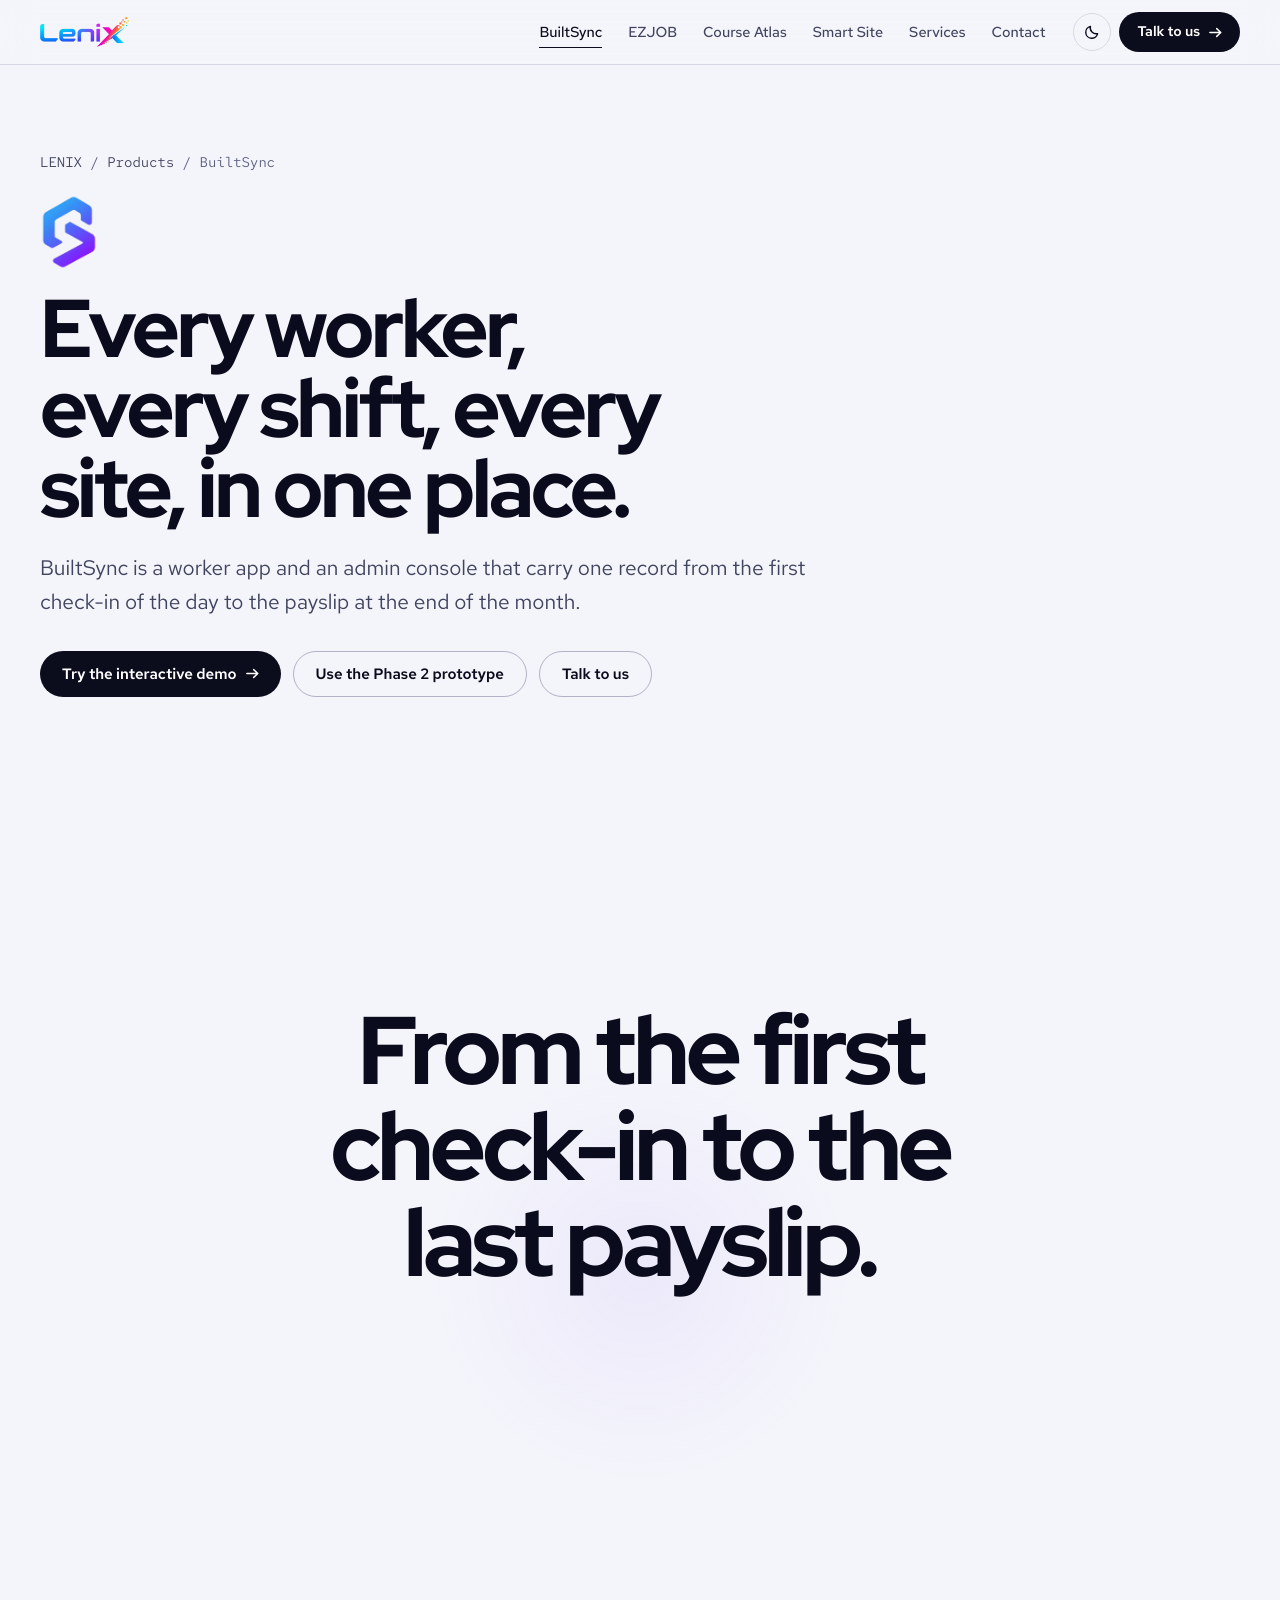
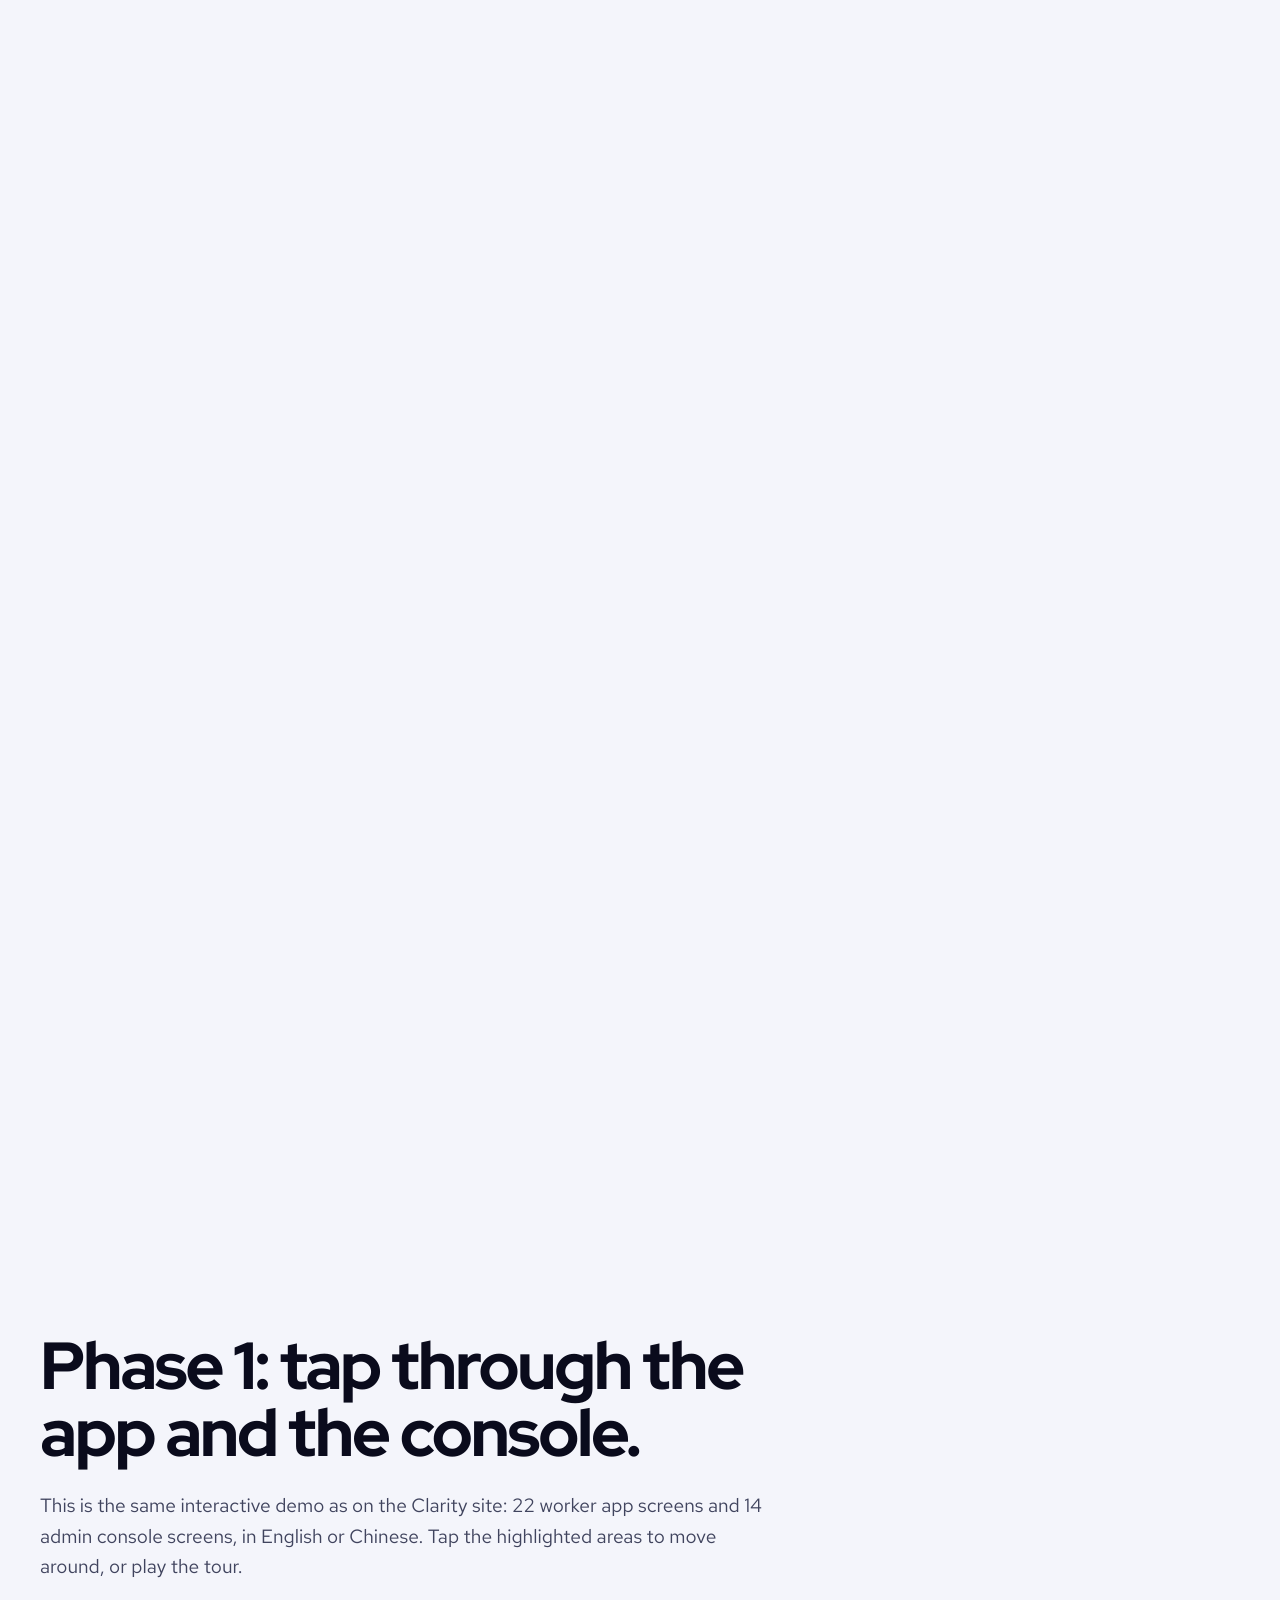
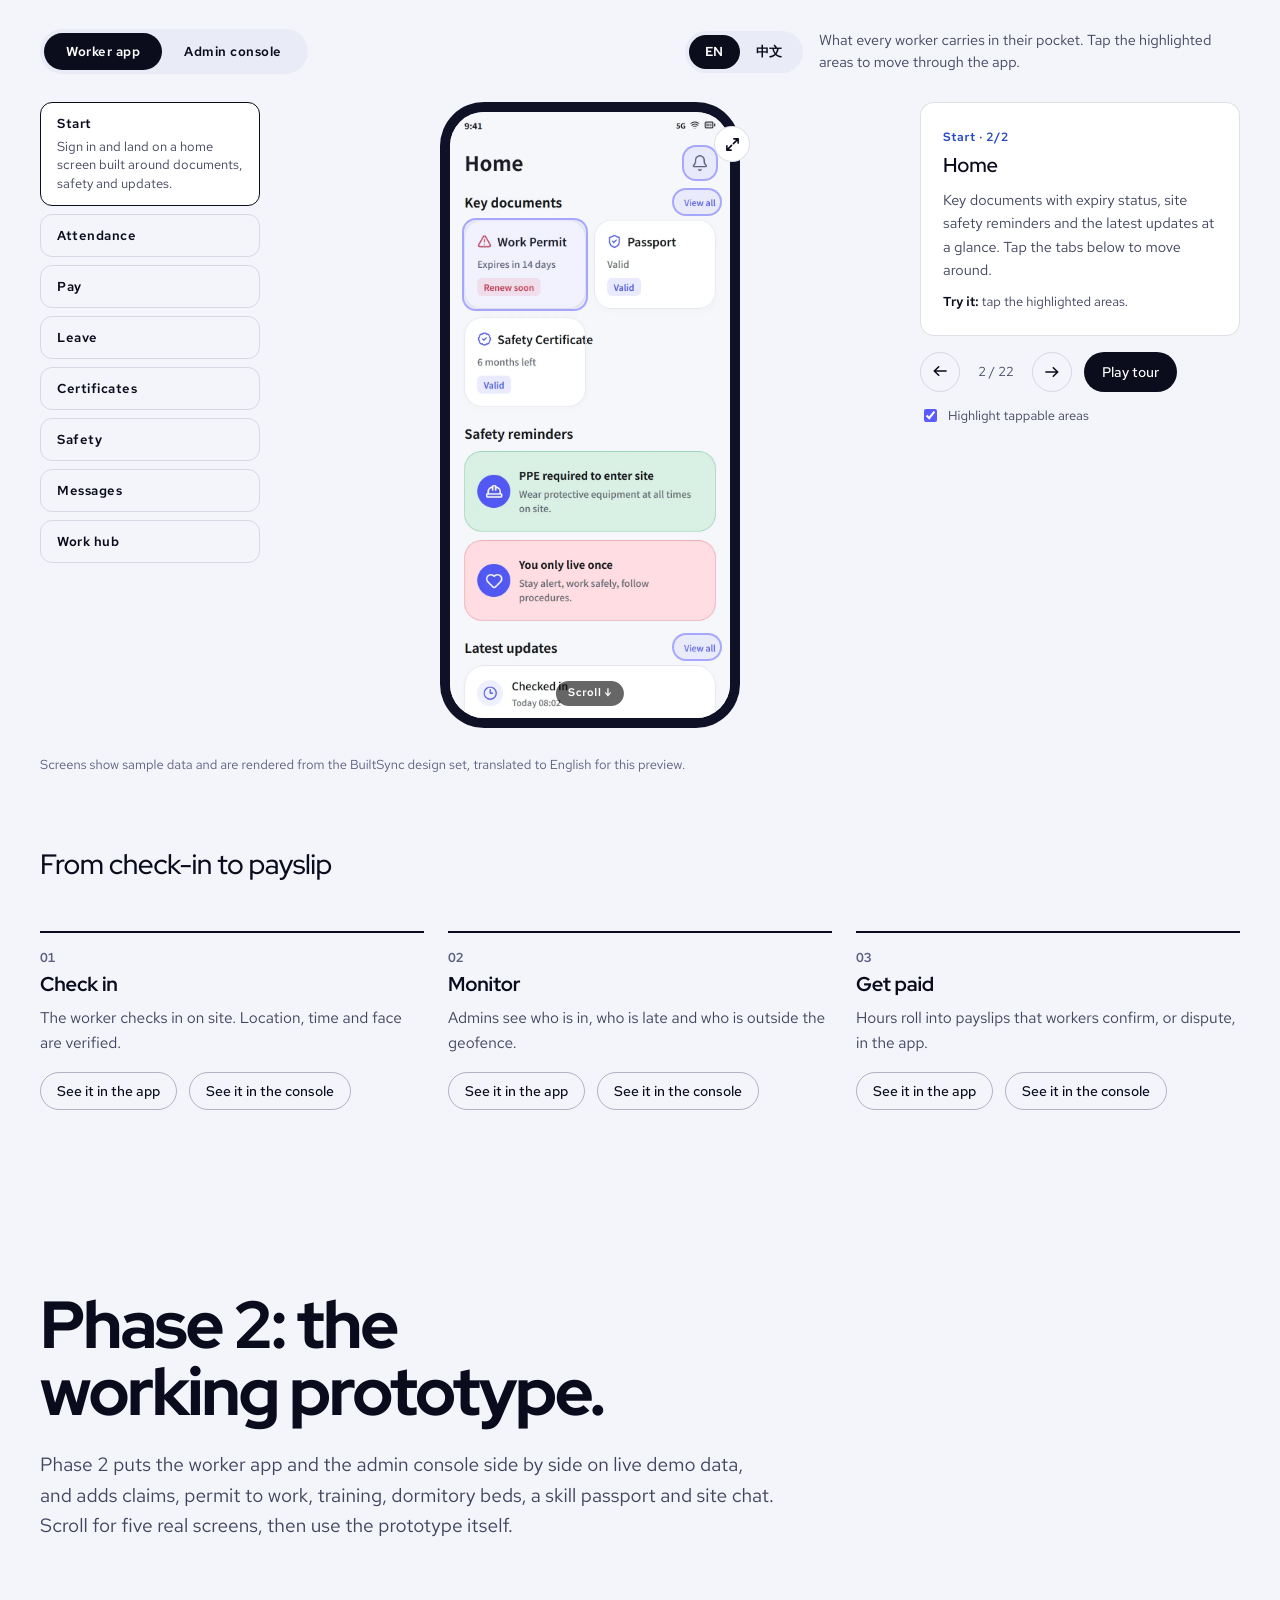
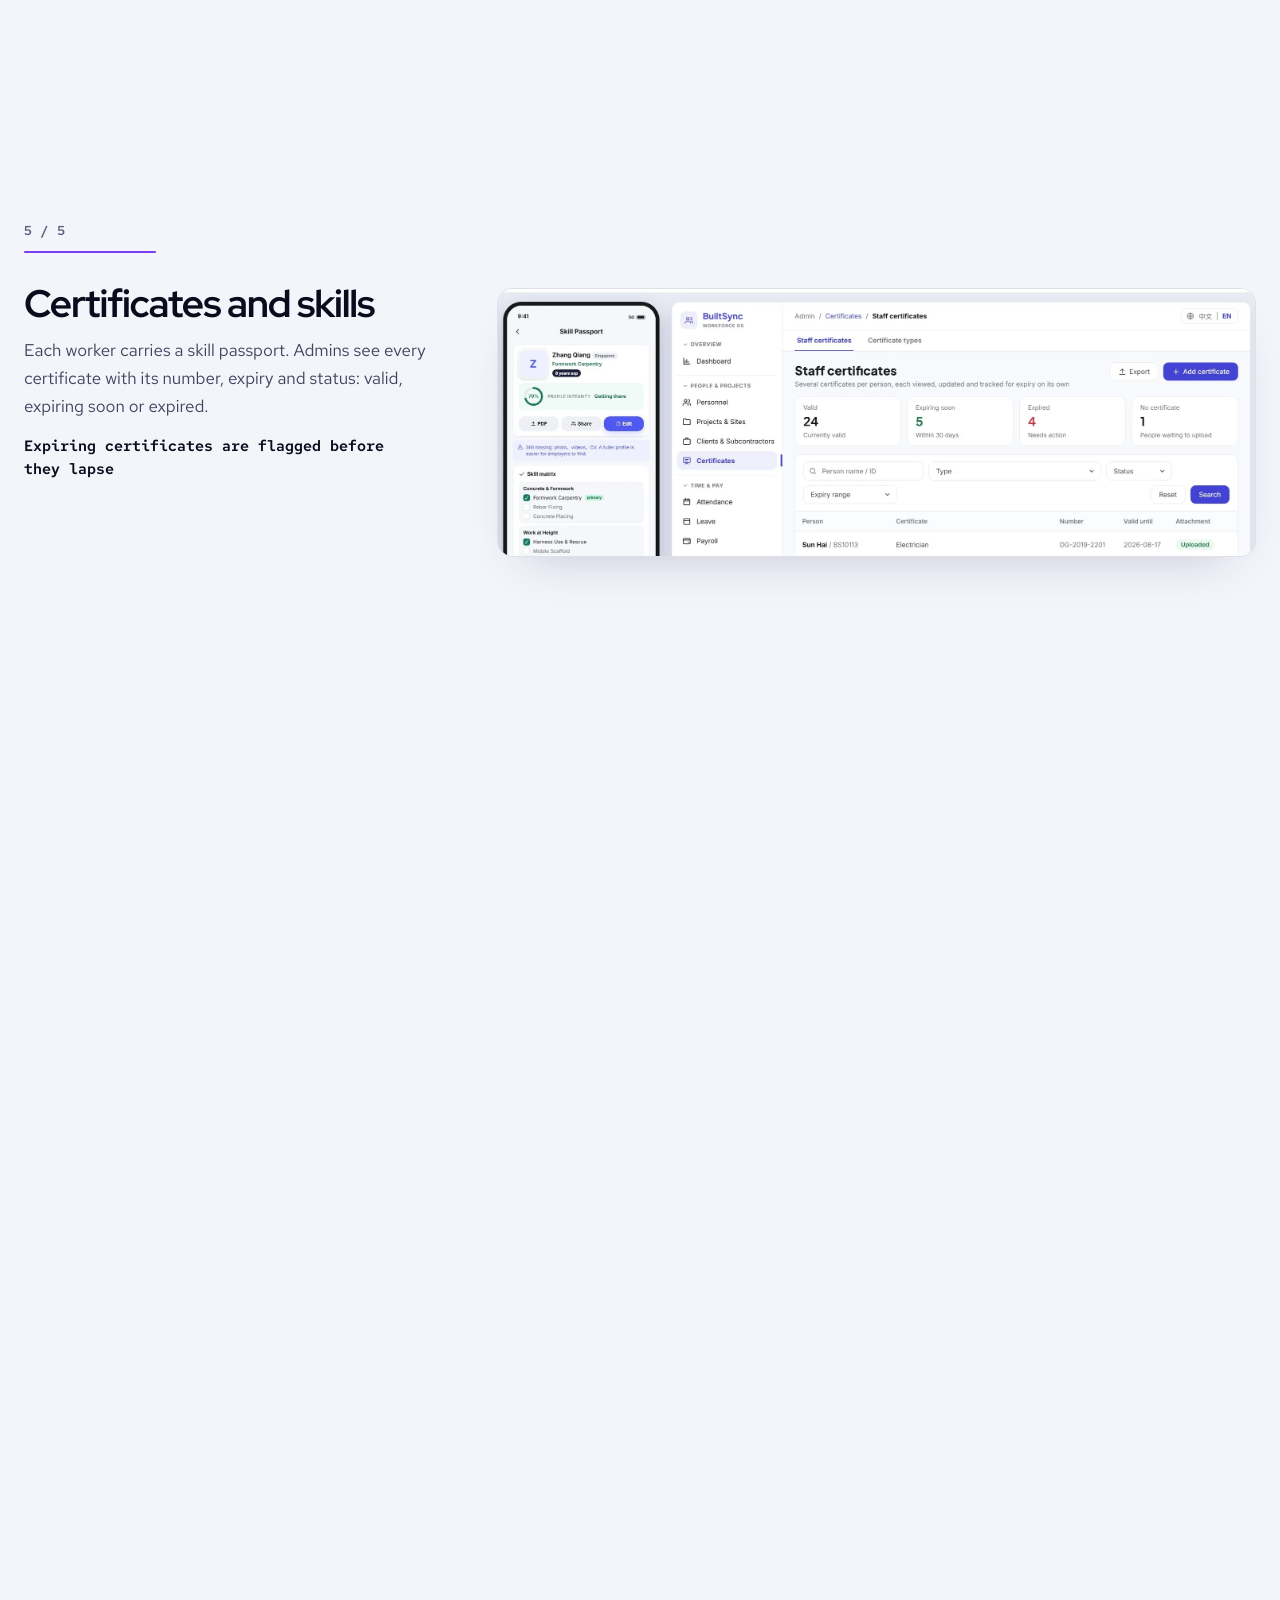
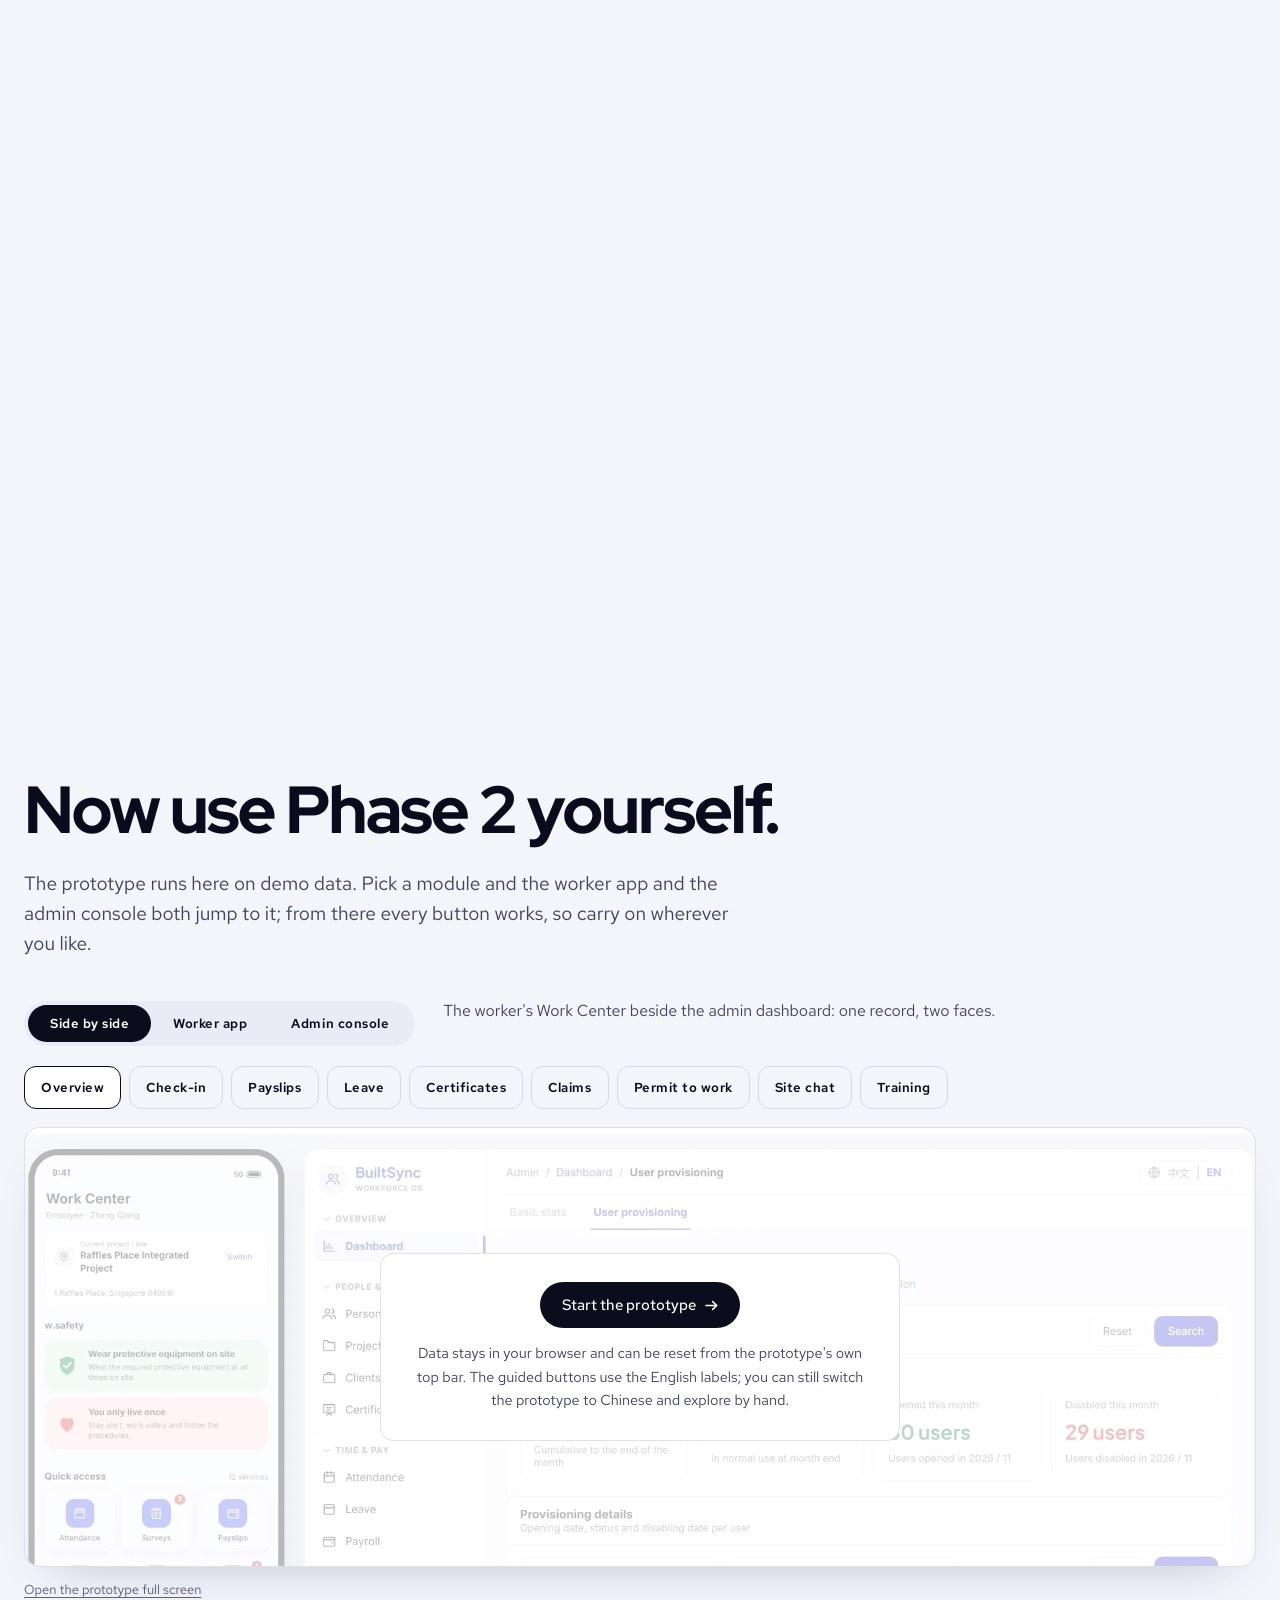
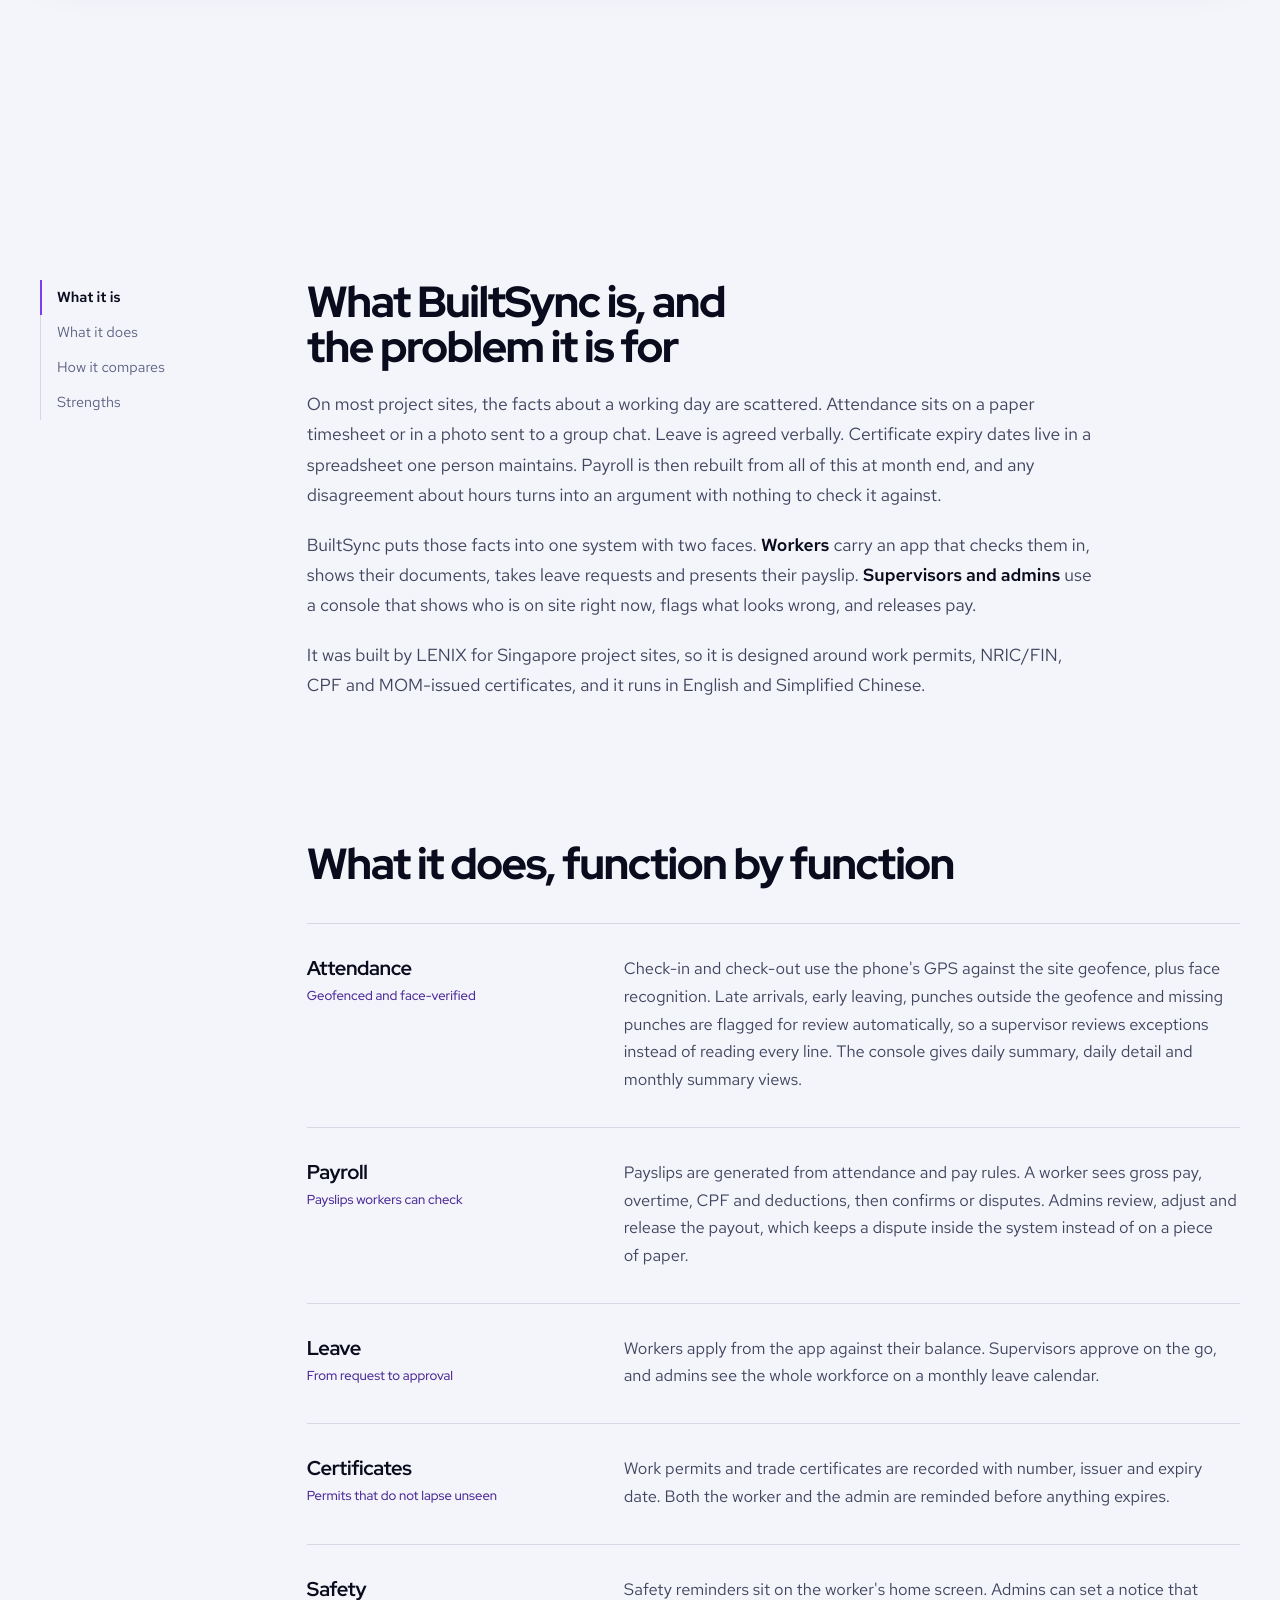
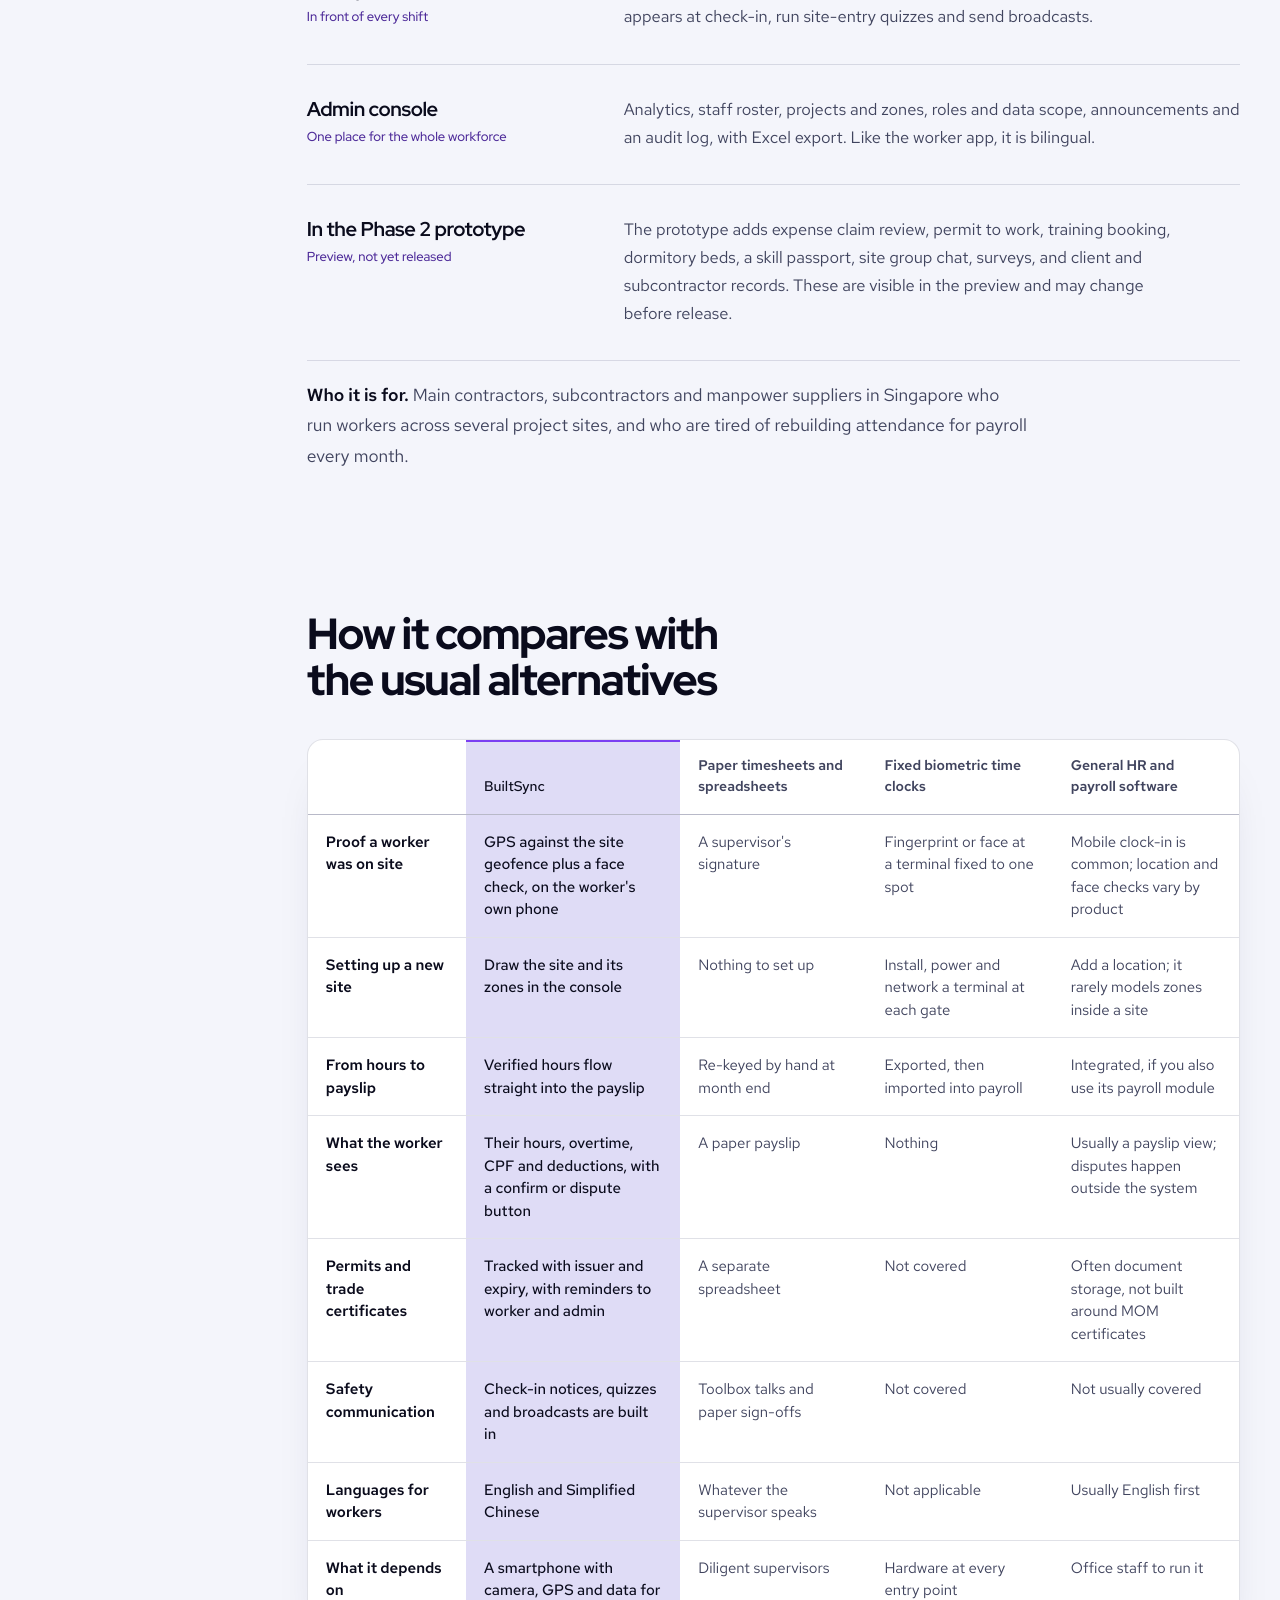
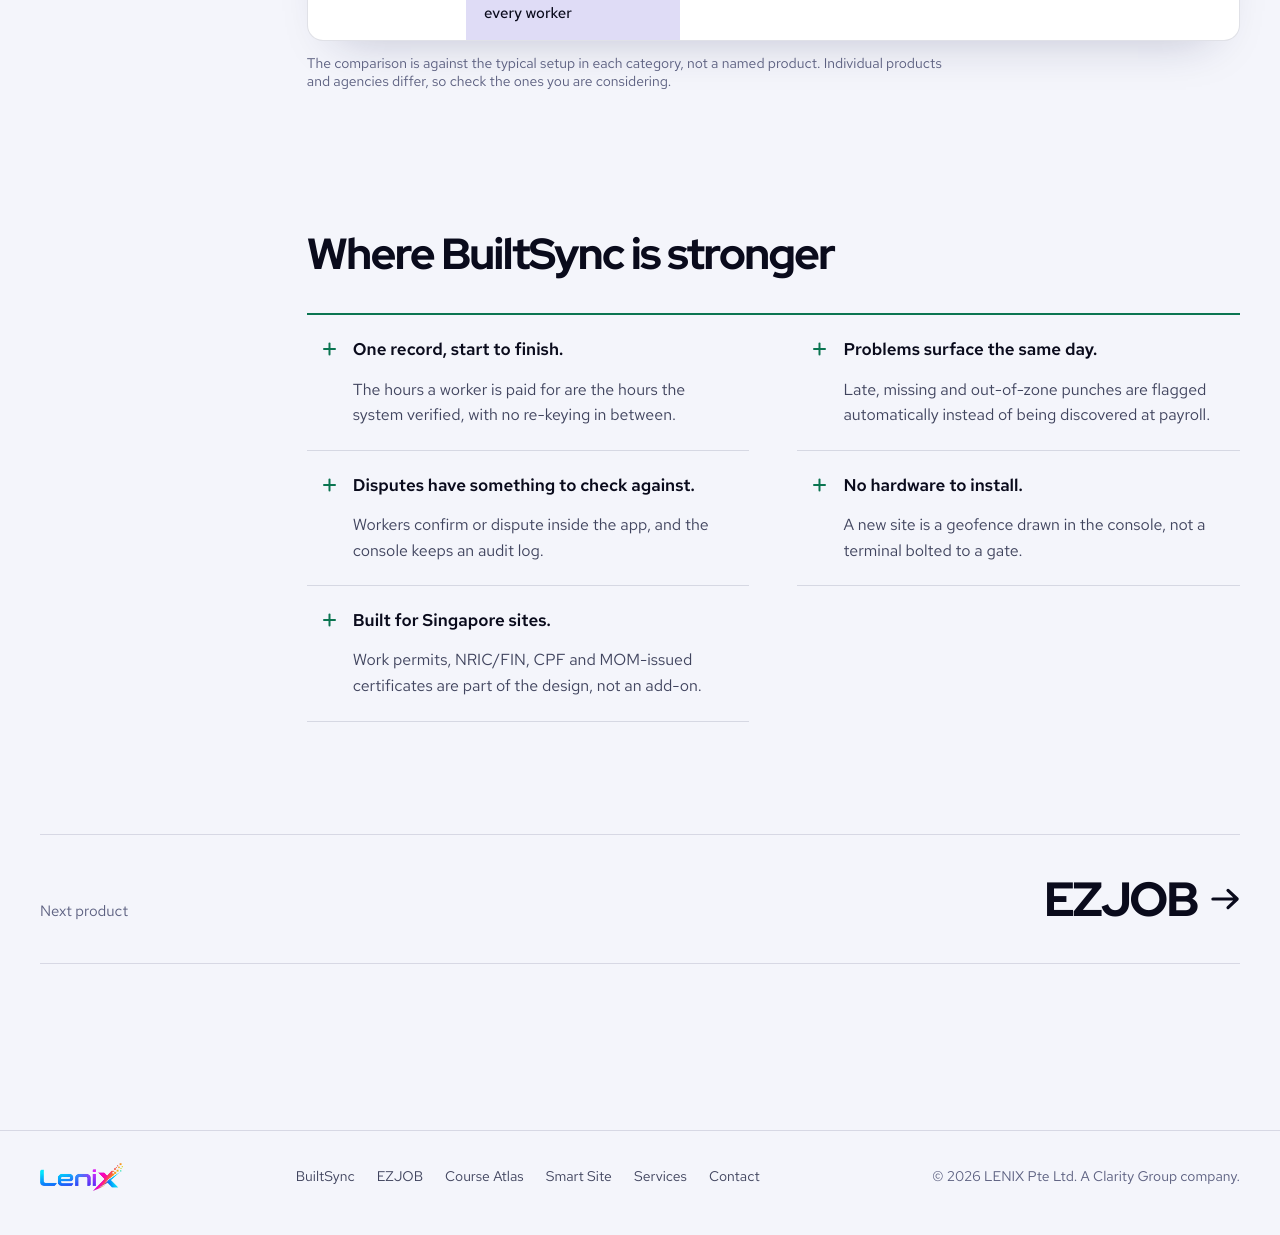
==== commit 5eb7dc2c: "Refine main with impeccable passes: type, spacing, colour, motion, images - typeset/bolder: Red Hat " ====
--- a/builtsync.html
+++ b/builtsync.html
@@ -6,63 +6,49 @@
 <title>BuiltSync by LENIX: workforce OS for project sites</title>
 <meta name="description" content="BuiltSync connects attendance, payroll, leave, certificates and safety for project sites. What it does, how it compares with timesheets, time clocks and HR software, and where it falls short.">
 <script>
-(function(){var d=document.documentElement,t;try{t=localStorage.getItem('lenix-theme')}catch(e){}
+(function(){var t;try{t=localStorage.getItem('lenix-theme')}catch(e){}
 if(t!=='light'&&t!=='dark'){t=window.matchMedia&&matchMedia('(prefers-color-scheme: light)').matches?'light':'dark'}
-d.setAttribute('data-theme',t);
-if(!(window.matchMedia&&matchMedia('(prefers-reduced-motion: reduce)').matches)){d.classList.add('enter');
-try{if(!sessionStorage.getItem('lenix-seen')){d.classList.add('first');sessionStorage.setItem('lenix-seen','1')}}catch(e){}}
-})();
+document.documentElement.setAttribute('data-theme',t);})();
 </script>
 <link rel="preconnect" href="https://fonts.googleapis.com">
 <link rel="preconnect" href="https://fonts.gstatic.com" crossorigin>
-<link href="https://fonts.googleapis.com/css2?family=Geist:wght@300;400;500;600&family=Geist+Mono:wght@400;500&display=swap" rel="stylesheet">
+<link href="https://fonts.googleapis.com/css2?family=Red+Hat+Display:wght@700;800&family=Red+Hat+Mono:wght@500&family=Red+Hat+Text:wght@400;500;600&display=swap" rel="stylesheet">
 <link rel="stylesheet" href="assets/site.css">
 <link rel="stylesheet" href="assets/showcase.css">
-<link rel="stylesheet" href="assets/app.css">
+<link rel="stylesheet" href="assets/refine.css">
+<script type="speculationrules">{"prefetch":[{"where":{"href_matches":"/*.html"},"eagerness":"moderate"}]}</script>
 </head>
 <body style="--c:var(--violet)">
-<canvas id="gl" aria-hidden="true"></canvas>
-<div class="grain" aria-hidden="true"></div>
-<div class="veil" aria-hidden="true"><img src="assets/logo-on-dark.png" class="on-dark" alt=""><img src="assets/logo-on-light.png" class="on-light" alt=""><b>0</b></div>
-<div class="cur" aria-hidden="true"><i></i><span></span></div>
 <div class="progress" aria-hidden="true"></div>
-<header class="nav" id="nav">
-  <div class="nav-in">
-    <a class="nav-logo" href="index.html" aria-label="LENIX home"><img class="on-dark" src="assets/logo-on-dark.png" alt="LENIX" width="628" height="220"><img class="on-light" src="assets/logo-on-light.png" alt="LENIX" width="655" height="220"></a>
-    <nav class="nav-links" aria-label="Primary">
-      <div class="nav-dd is-cur">
-        <button type="button" aria-expanded="false" aria-haspopup="true">Products <svg viewBox="0 0 10 10" fill="none" aria-hidden="true"><path d="M1.5 3.5 5 7l3.5-3.5" stroke="currentColor" stroke-width="1.4" stroke-linecap="round" stroke-linejoin="round"/></svg></button>
-        <div class="nav-panel"><a href="builtsync.html" style="--c:var(--violet)"><i></i><span><b>BuiltSync</b><small>Workforce OS for project sites</small></span><svg class="arw" viewBox="0 0 12 10" fill="none" aria-hidden="true"><path d="M0.8 5h10M7.1 1.4 10.9 5l-3.8 3.6" stroke="currentColor" stroke-width="1.35" stroke-linecap="round" stroke-linejoin="round"/></svg></a><a href="ezjob.html" style="--c:var(--cyan)"><i></i><span><b>EZJOB</b><small>Skilled trades and technical talent matching</small></span><svg class="arw" viewBox="0 0 12 10" fill="none" aria-hidden="true"><path d="M0.8 5h10M7.1 1.4 10.9 5l-3.8 3.6" stroke="currentColor" stroke-width="1.35" stroke-linecap="round" stroke-linejoin="round"/></svg></a><a href="courseatlas.html" style="--c:var(--magenta)"><i></i><span><b>Course Atlas</b><small>Singapore training course calendar</small></span><svg class="arw" viewBox="0 0 12 10" fill="none" aria-hidden="true"><path d="M0.8 5h10M7.1 1.4 10.9 5l-3.8 3.6" stroke="currentColor" stroke-width="1.35" stroke-linecap="round" stroke-linejoin="round"/></svg></a><a href="smartsite.html" style="--c:var(--orange)"><i></i><span><b>Smart Site</b><small>RFID control for workers, vehicles and materials</small></span><svg class="arw" viewBox="0 0 12 10" fill="none" aria-hidden="true"><path d="M0.8 5h10M7.1 1.4 10.9 5l-3.8 3.6" stroke="currentColor" stroke-width="1.35" stroke-linecap="round" stroke-linejoin="round"/></svg></a><p>More products are on the way.</p></div>
-      </div>
-      <a href="platform.html">Platform</a><a href="index.html#services">Services</a><a href="about.html">About</a>
-    </nav>
-    <div class="nav-act">
+<header class="topbar" id="topbar">
+  <div class="wrap bar">
+    <a class="tb-logo" href="index.html" aria-label="LENIX home">
+      <img decoding="async" class="on-dark" src="assets/logo-on-dark.png" alt="LENIX" width="628" height="220">
+      <img decoding="async" class="on-light" src="assets/logo-on-light.png" alt="LENIX" width="655" height="220">
+    </a>
+    <nav class="tb-links" aria-label="Primary"><a href="builtsync.html" aria-current="page">BuiltSync</a><a href="ezjob.html">EZJOB</a><a href="courseatlas.html">Course Atlas</a><a href="smartsite.html">Smart Site</a><a href="index.html#services">Services</a><a href="index.html#contact">Contact</a></nav>
+    <div class="tb-actions">
       <button class="icon-btn js-theme" type="button" aria-label="Switch theme"><svg class="i-sun" viewBox="0 0 16 16" fill="none" stroke="currentColor" stroke-width="1.4" stroke-linecap="round" aria-hidden="true"><circle cx="8" cy="8" r="3"/><path d="M8 1.2v1.6M8 13.2v1.6M1.2 8h1.6M13.2 8h1.6M3.2 3.2l1.1 1.1M11.7 11.7l1.1 1.1M3.2 12.8l1.1-1.1M11.7 4.3l1.1-1.1"/></svg><svg class="i-moon" viewBox="0 0 16 16" fill="none" stroke="currentColor" stroke-width="1.4" stroke-linecap="round" stroke-linejoin="round" aria-hidden="true"><path d="M13.6 9.6A6 6 0 0 1 6.4 2.4a6 6 0 1 0 7.2 7.2z"/></svg></button>
-      <a class="btn solid sm mag" href="#contact" data-t="Talk to us"><span>Talk to us</span><svg class="arw" viewBox="0 0 12 10" fill="none" aria-hidden="true"><path d="M0.8 5h10M7.1 1.4 10.9 5l-3.8 3.6" stroke="currentColor" stroke-width="1.35" stroke-linecap="round" stroke-linejoin="round"/></svg></a>
-      <button class="icon-btn nav-burger js-burger" type="button" aria-label="Open menu" aria-expanded="false" aria-controls="mmenu"><span></span></button>
+      <a class="pill solid sm" href="index.html#contact">Talk to us <svg class="arw" viewBox="0 0 12 10" fill="none" aria-hidden="true"><path d="M0.8 5h10M7.1 1.4 10.9 5l-3.8 3.6" stroke="currentColor" stroke-width="1.35" stroke-linecap="round" stroke-linejoin="round"/></svg></a>
+      <button class="icon-btn tb-burger js-burger" type="button" aria-label="Open menu" aria-expanded="false" aria-controls="tbMenu"><span></span></button>
     </div>
   </div>
+  <nav class="tb-menu wrap" id="tbMenu" aria-label="Mobile"><a href="builtsync.html" aria-current="page">BuiltSync</a><a href="ezjob.html">EZJOB</a><a href="courseatlas.html">Course Atlas</a><a href="smartsite.html">Smart Site</a><a href="index.html#services">Services</a><a href="index.html#contact">Contact</a></nav>
 </header>
-<nav class="mmenu" id="mmenu" aria-label="Mobile"><a href="builtsync.html">BuiltSync <small>Run the site</small></a><a href="ezjob.html">EZJOB <small>Hire</small></a><a href="courseatlas.html">Course Atlas <small>Train</small></a><a href="smartsite.html">Smart Site <small>Secure the site</small></a><a href="platform.html">Platform</a><a href="index.html#services">Services</a><a href="about.html">About</a><a href="#contact">Talk to us</a>
-  <button class="js-theme" type="button"><span class="js-theme-label">Light theme</span></button>
-</nav>
+
 <main>
-<section class="phero" data-shape="tower" data-pos="right">
-  <div class="wrap"><div class="phero-in">
-    <nav class="crumbs" aria-label="Breadcrumb" data-h><a href="index.html">LENIX</a> / <a href="index.html#products">Products</a> / BuiltSync</nav>
-    <div data-h><img class="p-logo on-light" src="assets/builtsync/logo.png" alt="BuiltSync logo"><img class="p-logo on-dark" src="assets/builtsync/logo.png" alt="BuiltSync logo"></div>
-    <p class="kind" data-h>Workforce OS for project sites</p>
-    <h1 data-split="hero">Every worker, every shift, every site, in one place.</h1>
-    <p class="lede" data-h>BuiltSync is a worker app and an admin console that carry one record from the first check-in of the day to the payslip at the end of the month.</p>
-    <div class="cta-row" data-h><a class="btn solid mag" href="#demo" data-t="Try the interactive demo"><span>Try the interactive demo</span><svg class="arw" viewBox="0 0 12 10" fill="none" aria-hidden="true"><path d="M0.8 5h10M7.1 1.4 10.9 5l-3.8 3.6" stroke="currentColor" stroke-width="1.35" stroke-linecap="round" stroke-linejoin="round"/></svg></a><a class="btn line mag" href="#p2live" data-t="Use the Phase 2 prototype"><span>Use the Phase 2 prototype</span><svg class="arw" viewBox="0 0 12 10" fill="none" aria-hidden="true"><path d="M0.8 5h10M7.1 1.4 10.9 5l-3.8 3.6" stroke="currentColor" stroke-width="1.35" stroke-linecap="round" stroke-linejoin="round"/></svg></a><a class="btn line mag" href="#contact" data-t="Talk to us"><span>Talk to us</span><svg class="arw" viewBox="0 0 12 10" fill="none" aria-hidden="true"><path d="M0.8 5h10M7.1 1.4 10.9 5l-3.8 3.6" stroke="currentColor" stroke-width="1.35" stroke-linecap="round" stroke-linejoin="round"/></svg></a></div>
+<section class="page-hero">
+  <div class="wrap">
+    <nav class="crumbs" aria-label="Breadcrumb"><a href="index.html">LENIX</a> / <a href="index.html#products">Products</a> / BuiltSync</nav>
+    <img decoding="async" class="p-logo on-light" src="assets/builtsync/logo.png" alt="BuiltSync logo"><img decoding="async" class="p-logo on-dark" src="assets/builtsync/logo.png" alt="BuiltSync logo">
+    <h1>Every worker, every shift, every site, in one place.</h1>
+    <p class="lede">BuiltSync is a worker app and an admin console that carry one record from the first check-in of the day to the payslip at the end of the month.</p>
+    <div class="p-links"><a class="pill solid" href="#demo">Try the interactive demo <svg class="arw" viewBox="0 0 12 10" fill="none" aria-hidden="true"><path d="M0.8 5h10M7.1 1.4 10.9 5l-3.8 3.6" stroke="currentColor" stroke-width="1.35" stroke-linecap="round" stroke-linejoin="round"/></svg></a><a class="pill line" href="#p2live">Use the Phase 2 prototype</a><a class="pill line" href="index.html#contact">Talk to us</a></div>
     
-  </div></div>
+  </div>
 </section>
 
-<div data-shape="tower" data-alpha=".45" data-pos="center">
 <section class="chapter" data-pin style="--n:8"><div class="chapter-pin"><p class="chapter-words"><span style="--i:0">From</span> <span style="--i:1">the</span> <span style="--i:2">first</span> <span style="--i:3">check-in</span> <span style="--i:4">to</span> <span style="--i:5">the</span> <span style="--i:6">last</span> <span style="--i:7">payslip.</span></p></div></section>
-</div>
-<div data-shape="field" data-alpha=".2" data-pos="center">
 <section class="blk" id="phase1">
   <div class="wrap">
     <h2>Phase 1: tap through the app and the console.</h2>
@@ -85,7 +71,7 @@
   <div class="scene-pin"><div class="wrap scene-grid">
     <div><div class="scene-count" aria-hidden="true"></div><div class="scene-bar" aria-hidden="true"><i></i></div>
       <ol class="scene-steps"><li data-img="0"><h3>One system, two faces</h3><p>A worker app and an admin console, working from the same record. These are real screens from the Phase 2 prototype, with sample data.</p></li><li data-img="1"><h3>Check in on the phone</h3><p>The worker signs in from site. The app confirms the location is inside the geofence and starts counting the shift.</p><span class="stat">The admin&#x27;s daily summary updates at once: expected, normal, abnormal, on leave</span></li><li data-img="2"><h3>A payslip the worker confirms</h3><p>Payslips are generated from attendance and pay rules. The worker sees net pay, days, overtime and deductions, and confirms or disputes.</p><span class="stat">The admin sees which payslips are confirmed, waiting or disputed</span></li><li data-img="3"><h3>Leave, on a calendar</h3><p>The worker applies against their balance and tracks each request. Admins approve from a month view of the whole workforce.</p></li><li data-img="4"><h3>Certificates and skills</h3><p>Each worker carries a skill passport. Admins see every certificate with its number, expiry and status: valid, expiring soon or expired.</p><span class="stat">Expiring certificates are flagged before they lapse</span></li></ol></div>
-    <div class="stage"><img class="on" src="assets/shot-bs-home.jpg" alt="BuiltSync screen 1 of 5" width="1900" height="671"><img src="assets/shot-bs-att.jpg" alt="BuiltSync screen 2 of 5" width="1900" height="671"><img src="assets/shot-bs-pay.jpg" alt="BuiltSync screen 3 of 5" width="1900" height="671"><img src="assets/shot-bs-leave.jpg" alt="BuiltSync screen 4 of 5" width="1900" height="671"><img src="assets/shot-bs-cert.jpg" alt="BuiltSync screen 5 of 5" width="1900" height="671"></div>
+    <div class="stage"><img decoding="async" class="on" src="assets/shot-bs-home.webp" alt="BuiltSync screen 1 of 5" width="1900" height="671"><img decoding="async" src="assets/shot-bs-att.webp" alt="BuiltSync screen 2 of 5" width="1900" height="671"><img decoding="async" src="assets/shot-bs-pay.webp" alt="BuiltSync screen 3 of 5" width="1900" height="671"><img decoding="async" src="assets/shot-bs-leave.webp" alt="BuiltSync screen 4 of 5" width="1900" height="671"><img decoding="async" src="assets/shot-bs-cert.webp" alt="BuiltSync screen 5 of 5" width="1900" height="671"></div>
   </div></div>
 </section>
 <section class="blk" id="p2live" style="padding-top:clamp(40px, 6vw, 80px)">
@@ -103,7 +89,7 @@
       </div>
       <div class="p2-mods" role="group" aria-label="Guided tour"></div>
       <div class="embed tall p2-frame">
-        <img class="embed-poster" src="assets/shot-bs-home.jpg" alt="" loading="lazy">
+        <img decoding="async" class="embed-poster" src="assets/shot-bs-home.webp" alt="" loading="lazy">
         <div class="embed-cta">
           <button type="button" class="pill solid" data-p2-start>Start the prototype <svg class="arw" viewBox="0 0 12 10" fill="none" aria-hidden="true"><path d="M0.8 5h10M7.1 1.4 10.9 5l-3.8 3.6" stroke="currentColor" stroke-width="1.35" stroke-linecap="round" stroke-linejoin="round"/></svg></button>
           <p>Data stays in your browser and can be reset from the prototype's own top bar. The guided buttons use the English labels; you can still switch the prototype to Chinese and explore by hand.</p>
@@ -113,9 +99,7 @@
     </div>
   </div>
 </section>
-</div>
 
-<div data-shape="field" data-alpha=".16">
 <div class="wrap doc">
   <nav class="toc" aria-label="On this page">
     <a href="#what">What it is</a>
@@ -150,40 +134,32 @@
 
     <section class="sec" id="verdict">
       <h2>Where BuiltSync is stronger</h2>
-      <div class="verdict solo"><div class="pro"><ul><li><b>One record, start to finish.</b> The hours a worker is paid for are the hours the system verified, with no re-keying in between.</li><li><b>Problems surface the same day.</b> Late, missing and out-of-zone punches are flagged automatically instead of being discovered at payroll.</li><li><b>Disputes have something to check against.</b> Workers confirm or dispute inside the app, and the console keeps an audit log.</li><li><b>No hardware to install.</b> A new site is a geofence drawn in the console, not a terminal bolted to a gate.</li><li><b>Built for Singapore sites.</b> Work permits, NRIC/FIN, CPF and MOM-issued certificates are part of the design, not an add-on.</li></ul></div></div>
+      <div class="verdict solo">
+        <div class="pro"><ul><li><b>One record, start to finish.</b> The hours a worker is paid for are the hours the system verified, with no re-keying in between.</li><li><b>Problems surface the same day.</b> Late, missing and out-of-zone punches are flagged automatically instead of being discovered at payroll.</li><li><b>Disputes have something to check against.</b> Workers confirm or dispute inside the app, and the console keeps an audit log.</li><li><b>No hardware to install.</b> A new site is a geofence drawn in the console, not a terminal bolted to a gate.</li><li><b>Built for Singapore sites.</b> Work permits, NRIC/FIN, CPF and MOM-issued certificates are part of the design, not an add-on.</li></ul></div>
+      </div>
     </section>
 
   </div>
 </div>
+
+<div class="wrap">
+  <a class="next" href="ezjob.html"><span>Next product</span><strong>EZJOB <svg class="arw" viewBox="0 0 12 10" fill="none" aria-hidden="true"><path d="M0.8 5h10M7.1 1.4 10.9 5l-3.8 3.6" stroke="currentColor" stroke-width="1.35" stroke-linecap="round" stroke-linejoin="round"/></svg></strong></a>
 </div>
-
-<div class="wrap" data-shape="card" data-pos="right" data-alpha=".85">
-  <a class="nextp" href="ezjob.html" data-cur="Next"><span class="mono">Next product</span><strong>EZJOB <svg class="arw" viewBox="0 0 12 10" fill="none" aria-hidden="true"><path d="M0.8 5h10M7.1 1.4 10.9 5l-3.8 3.6" stroke="currentColor" stroke-width="1.35" stroke-linecap="round" stroke-linejoin="round"/></svg></strong></a>
-</div>
-<section class="close" id="contact" data-shape="xmark" data-alpha=".42">
+</main>
+<footer>
   <div class="wrap">
-    <h2 data-split>See BuiltSync on your own site.</h2>
-    <p class="lede" data-r>Tell us about your sites and your workforce. We will show you the products on your own use case.</p>
-    <div class="close-links" data-r>
-      <a href="mailto:lenix@clarity.com.sg" data-cur="Email">lenix@clarity.com.sg</a>
-      <a href="tel:+6589948015" data-cur="Call">+65 8994 8015</a>
-    </div>
-  </div>
-</section>
-</main>
-<footer class="ft">
-  <div class="wrap">
-    <a href="index.html" aria-label="LENIX home"><img class="on-dark" src="assets/logo-on-dark.png" alt="LENIX" width="628" height="220"><img class="on-light" src="assets/logo-on-light.png" alt="LENIX" width="655" height="220"></a>
-    <nav aria-label="Footer"><a href="builtsync.html">BuiltSync</a><a href="ezjob.html">EZJOB</a><a href="courseatlas.html">Course Atlas</a><a href="smartsite.html">Smart Site</a><a href="platform.html">Platform</a><a href="about.html">About</a></nav>
+    <a href="index.html" aria-label="LENIX home">
+      <img decoding="async" class="on-dark" src="assets/logo-on-dark.png" alt="LENIX" width="628" height="220">
+      <img decoding="async" class="on-light" src="assets/logo-on-light.png" alt="LENIX" width="655" height="220">
+    </a>
+    <nav aria-label="Footer">
+      <a href="builtsync.html">BuiltSync</a><a href="ezjob.html">EZJOB</a><a href="courseatlas.html">Course Atlas</a><a href="smartsite.html">Smart Site</a>
+      <a href="index.html#services">Services</a><a href="index.html#contact">Contact</a>
+    </nav>
     <span>&copy; 2026 LENIX Pte Ltd. A Clarity Group company.</span>
   </div>
 </footer>
 <script src="assets/site.js"></script>
-<script src="assets/vendor/gsap.min.js"></script>
-<script src="assets/vendor/ScrollTrigger.min.js"></script>
-<script src="assets/vendor/lenis.min.js"></script>
-<script src="assets/app.js"></script>
-<script type="module" src="assets/scene.js"></script>
 <script src="assets/builtsync/demo-data.js"></script>
 <script src="assets/demo.js"></script>
 <script src="assets/p2demo.js"></script>
--- a/assets/refine.css
+++ b/assets/refine.css
@@ -0,0 +1,160 @@
+/* LENIX refinement layer. Loaded after site.css and showcase.css.
+   One pass each from the impeccable commands: typeset and bolder (type), layout (spacing, borders),
+   colorize (product accent as a role), animate and delight (feedback, one scan motif), polish. */
+
+/* ---------- tokens ---------- */
+:root{
+  --font-display:'Red Hat Display', 'Segoe UI', system-ui, sans-serif;
+  --font-text:'Red Hat Text', 'Segoe UI', system-ui, sans-serif;
+  --font-num:'Red Hat Mono', ui-monospace, 'SFMono-Regular', Menlo, monospace;
+
+  /* spacing: a 4px base, named by step */
+  --s-1:4px; --s-2:8px; --s-3:12px; --s-4:16px; --s-5:24px; --s-6:32px; --s-7:48px; --s-8:72px;
+  --s-section:clamp(96px, 13vw, 176px);
+
+  /* borders: two line strengths, three radii */
+  --r-s:10px; --r-m:16px; --r-l:24px;
+  --line:rgba(190,196,255,.12); --line-strong:rgba(190,196,255,.26);
+
+  /* neutrals tinted toward the logo's blue-violet */
+  --page:#07070f; --surface:#0f1020; --surface-2:#181a30;
+  --text:#f4f4fb; --text-2:#bcbfd4; --text-3:#9295b1;
+  --lift:0 1px 0 rgba(255,255,255,.05) inset, 0 28px 60px -32px rgba(0,0,0,.75);
+
+  /* the product accent, readable as small text on either theme */
+  --c:var(--violet);
+  --c-ink:color-mix(in srgb, var(--c) 58%, var(--text));
+}
+html[data-theme="light"]{
+  --line:rgba(22,26,74,.13); --line-strong:rgba(22,26,74,.3);
+  --page:#f4f5fb; --surface:#ffffff; --surface-2:#e9ebf6;
+  --text:#0a0b1c; --text-2:#40445e; --text-3:#5c6080;
+  --lift:0 1px 0 rgba(255,255,255,.9) inset, 0 24px 48px -30px rgba(22,26,74,.28);
+}
+
+/* ---------- type ---------- */
+body{font-family:var(--font-text);font-size:16px}
+h1,h2,h3,.chapter-words,.next strong,.contact-links a,.scene-steps h3{font-family:var(--font-display)}
+.plan text{font-family:var(--font-text)}
+h2{font-weight:800;font-size:clamp(34px, 5.2vw, 68px);line-height:1;letter-spacing:-.035em;max-width:17ch}
+h3{font-weight:700}
+.sec h2{font-size:clamp(28px, 3.4vw, 44px);line-height:1.04;max-width:22ch}
+.lede{margin-top:var(--s-5);font-weight:400;font-size:clamp(17px, 1.5vw, 20px);line-height:1.58;max-width:58ch;text-wrap:pretty}
+.prose p,.fn dd,.rows p,.scene-steps p,.p-copy p,.verdict li{text-wrap:pretty}
+.hero h1{font-weight:800;letter-spacing:calc(-2.4 * var(--u))}
+.sub{font-weight:400}
+.page-hero h1{font-weight:800;font-size:clamp(42px, 6.4vw, 88px);line-height:.98;letter-spacing:-.04em;max-width:15ch}
+.chapter-words{font-weight:800;letter-spacing:-.045em}
+.p-copy h3{font-size:clamp(40px, 5.6vw, 76px);font-weight:800;letter-spacing:-.045em;line-height:.96}
+.scene-steps h3{font-weight:700;letter-spacing:-.03em}
+.rows h3{font-weight:700;font-size:clamp(22px, 2.5vw, 32px);letter-spacing:-.03em}
+.fn dt{font-family:var(--font-display);font-size:20px;font-weight:700;letter-spacing:-.02em}
+.contact h2{font-size:clamp(40px, 6.4vw, 88px);letter-spacing:-.045em}
+.next strong{font-weight:800;letter-spacing:-.045em}
+.thread li h3{font-family:var(--font-display);font-weight:800;letter-spacing:-.03em}
+/* numbers and codes read as data */
+.dash b,.plan .cnt,.scene-count,.thread .n,.dash output,.scene-steps .stat,.crumbs{font-family:var(--font-num);font-variant-numeric:tabular-nums;letter-spacing:0}
+.dash b{font-weight:500}
+
+/* ---------- layout: rhythm ---------- */
+.wrap{width:min(1200px, 100% - 48px)}
+.blk{padding-top:var(--s-section)}
+.blk:last-of-type{padding-bottom:var(--s-section)}
+.sec{padding-bottom:clamp(88px, 11vw, 144px)}
+.prow{padding:clamp(64px, 9vw, 128px) 0;border-top:1px solid var(--line);gap:clamp(32px, 6vw, 96px)}
+.p-copy{display:flex;flex-direction:column;align-items:flex-start}
+.p-copy .kind{order:-1;margin:0 0 var(--s-4);display:inline-flex;align-items:center;gap:var(--s-2);font-size:13.5px;font-weight:600;color:var(--c-ink)}
+.p-copy .kind::before{content:"";width:8px;height:8px;border-radius:50%;background:var(--c)}
+.p-copy p{margin-top:var(--s-5);font-size:17px;line-height:1.6}
+.feats{margin-top:var(--s-5);gap:var(--s-3)}
+.p-links{margin-top:var(--s-6);gap:var(--s-3)}
+.rows{margin-top:var(--s-7);border-bottom-color:var(--line)}
+.rows > div{padding:var(--s-6) 0;border-top-color:var(--line)}
+.fn > div{padding:var(--s-6) 0;border-top-color:var(--line)}
+.doc{gap:clamp(40px, 6vw, 96px)}
+#services{background:var(--surface);border-block:1px solid var(--line);padding-bottom:var(--s-section);margin-top:var(--s-section)}
+.contact{border-top:2px solid;border-image:var(--grad) 1;padding-top:clamp(64px, 9vw, 112px)}
+footer{margin-top:var(--s-section)}
+
+/* ---------- borders and surfaces ---------- */
+.shot,.stage,.tbl-wrap,.embed,.dash,.fit,.fn .ph{border-radius:var(--r-m);border-color:var(--line)}
+.shot,.stage,.tbl-wrap,.embed,.dash{box-shadow:var(--lift)}
+html.motion .wipe{clip-path:inset(0 0 100% 0 round 16px)}
+html.motion .wipe.in{clip-path:inset(0 0 0 0 round 16px)}
+.cmp thead th{border-bottom:1px solid var(--line-strong)}
+.cmp th,.cmp td{border-top-color:var(--line)}
+.topbar{border-bottom-color:var(--line)}
+.pill{height:46px;padding:0 22px;border-radius:23px;font-weight:600}
+.pill.sm{height:40px;padding:0 18px;border-radius:20px}
+.pill.line{border-color:var(--line-strong)}
+a:focus-visible,button:focus-visible,[tabindex]:focus-visible,input:focus-visible{outline:2px solid var(--c-ink);outline-offset:3px}
+
+/* ---------- colour: the product accent has jobs ---------- */
+.feats li::before{background:var(--c);height:2px;width:14px}
+.toc a.on{border-left-color:var(--c);border-left-width:2px;padding-left:15px}
+.cmp .us{background:color-mix(in srgb, var(--c) 9%, var(--surface-2))}
+.cmp thead .us{box-shadow:inset 0 2px 0 var(--c)}
+html.motion .scene-bar i{background:var(--c)}
+.crumbs a:hover{color:var(--c-ink)}
+.thread li a{color:var(--text)}
+.thread li:nth-child(1){--c:var(--cyan)} .thread li:nth-child(2){--c:var(--magenta)}
+.thread li:nth-child(3),.thread li:nth-child(4){--c:var(--violet)}
+.thread .n{color:var(--c-ink)}
+html.motion .thread li.on::before{background:var(--c)}
+.fn dt small{color:var(--c-ink)}
+.prose a,.note a,.tbl-note a{text-decoration-color:var(--c)}
+::selection{background:var(--c);color:#fff}
+
+/* ---------- motion: feedback and continuity ---------- */
+.pill{transition:background-color .2s ease, border-color .2s ease, opacity .2s ease, scale .14s ease, box-shadow .25s ease}
+.pill:active,.btn:active,.icon-btn:active{scale:.96}
+.pill.solid:hover{opacity:1;box-shadow:0 0 0 4px color-mix(in srgb, var(--c) 34%, transparent)}
+.pill.line:hover{border-color:var(--text);background:transparent}
+.tb-links a{border-bottom:0;background:linear-gradient(currentColor, currentColor) 100% 100% / 0 1px no-repeat;transition:color .2s ease, background-size .4s var(--e-reveal)}
+.tb-links a:hover,.tb-links a[aria-current="page"]{background-size:100% 1px;background-position:0 100%}
+.icon-btn svg{transition:rotate .5s var(--e-reveal)}
+.icon-btn.js-theme:hover svg{rotate:45deg}
+.rows > div{transition:padding .45s var(--e-reveal), border-color .3s ease}
+.rows h3{transition:color .3s ease}
+.facts div{transition:padding .4s var(--e-reveal)}
+a.shot{position:relative}
+a.shot img{transition:scale .9s var(--e-reveal)}
+.clients li{transition:translate .45s var(--e-reveal), border-color .3s ease}
+/* delight: a reader sweep in the product colour crosses a screen when you point at it */
+a.shot::after,.stage::after{content:"";position:absolute;left:0;right:0;top:0;height:28%;pointer-events:none;opacity:0;
+  background:linear-gradient(180deg, transparent, color-mix(in srgb, var(--c) 30%, transparent) 86%, var(--c) 99%, transparent);translate:0 -100%}
+@keyframes sweep{0%{translate:0 -100%;opacity:1}85%{opacity:1}100%{translate:0 360%;opacity:0}}
+.clients .slot{display:grid;place-items:center;width:100%;height:100%;text-decoration:none;position:relative;overflow:hidden}
+.clients .slot span{grid-area:1 / 1;font-size:13px;line-height:1.4;transition:translate .45s var(--e-reveal), opacity .3s ease}
+.clients .slot span:first-child{color:var(--text-3)}
+.clients .slot span:last-child{translate:0 140%;opacity:0;font-weight:600;color:var(--text)}
+@media (hover:hover){
+  .rows > div:hover{padding-left:var(--s-4);border-top-color:var(--line-strong)}
+  .rows > div:hover h3{color:var(--c-ink)}
+  .facts div:hover{padding-left:var(--s-3)}
+  a.shot:hover img{scale:1.025}
+  a.shot:hover::after,.stage:hover::after{animation:sweep 1.1s var(--e-soft) 1}
+  .clients li:hover{translate:0 -4px;border-color:var(--line-strong)}
+  .clients .slot:hover span:first-child{translate:0 -140%;opacity:0}
+  .clients .slot:hover span:last-child{translate:0 0;opacity:1}
+}
+.clients .slot:focus-visible span:first-child{translate:0 -140%;opacity:0}
+.clients .slot:focus-visible span:last-child{translate:0 0;opacity:1}
+/* continuity between pages */
+@view-transition{navigation:auto}
+::view-transition-old(root){animation:vtOut .22s ease both}
+::view-transition-new(root){animation:vtIn .5s var(--e-reveal) both}
+@keyframes vtOut{to{opacity:0}}
+@keyframes vtIn{from{opacity:0;translate:0 14px}}
+
+/* ---------- small screens, reduced motion ---------- */
+@media (max-width:900px){
+  .p-copy h3{font-size:clamp(40px, 11vw, 60px)}
+  h2{font-size:clamp(32px, 8.4vw, 48px)}
+}
+@media (prefers-reduced-motion:reduce){
+  ::view-transition-old(root),::view-transition-new(root){animation:none}
+  a.shot::after,.stage::after{display:none}
+  .pill,.rows > div,.facts div,a.shot img,.clients li,.clients .slot span,.icon-btn svg{transition:none}
+  .pill:active,.icon-btn:active{scale:1}
+}
